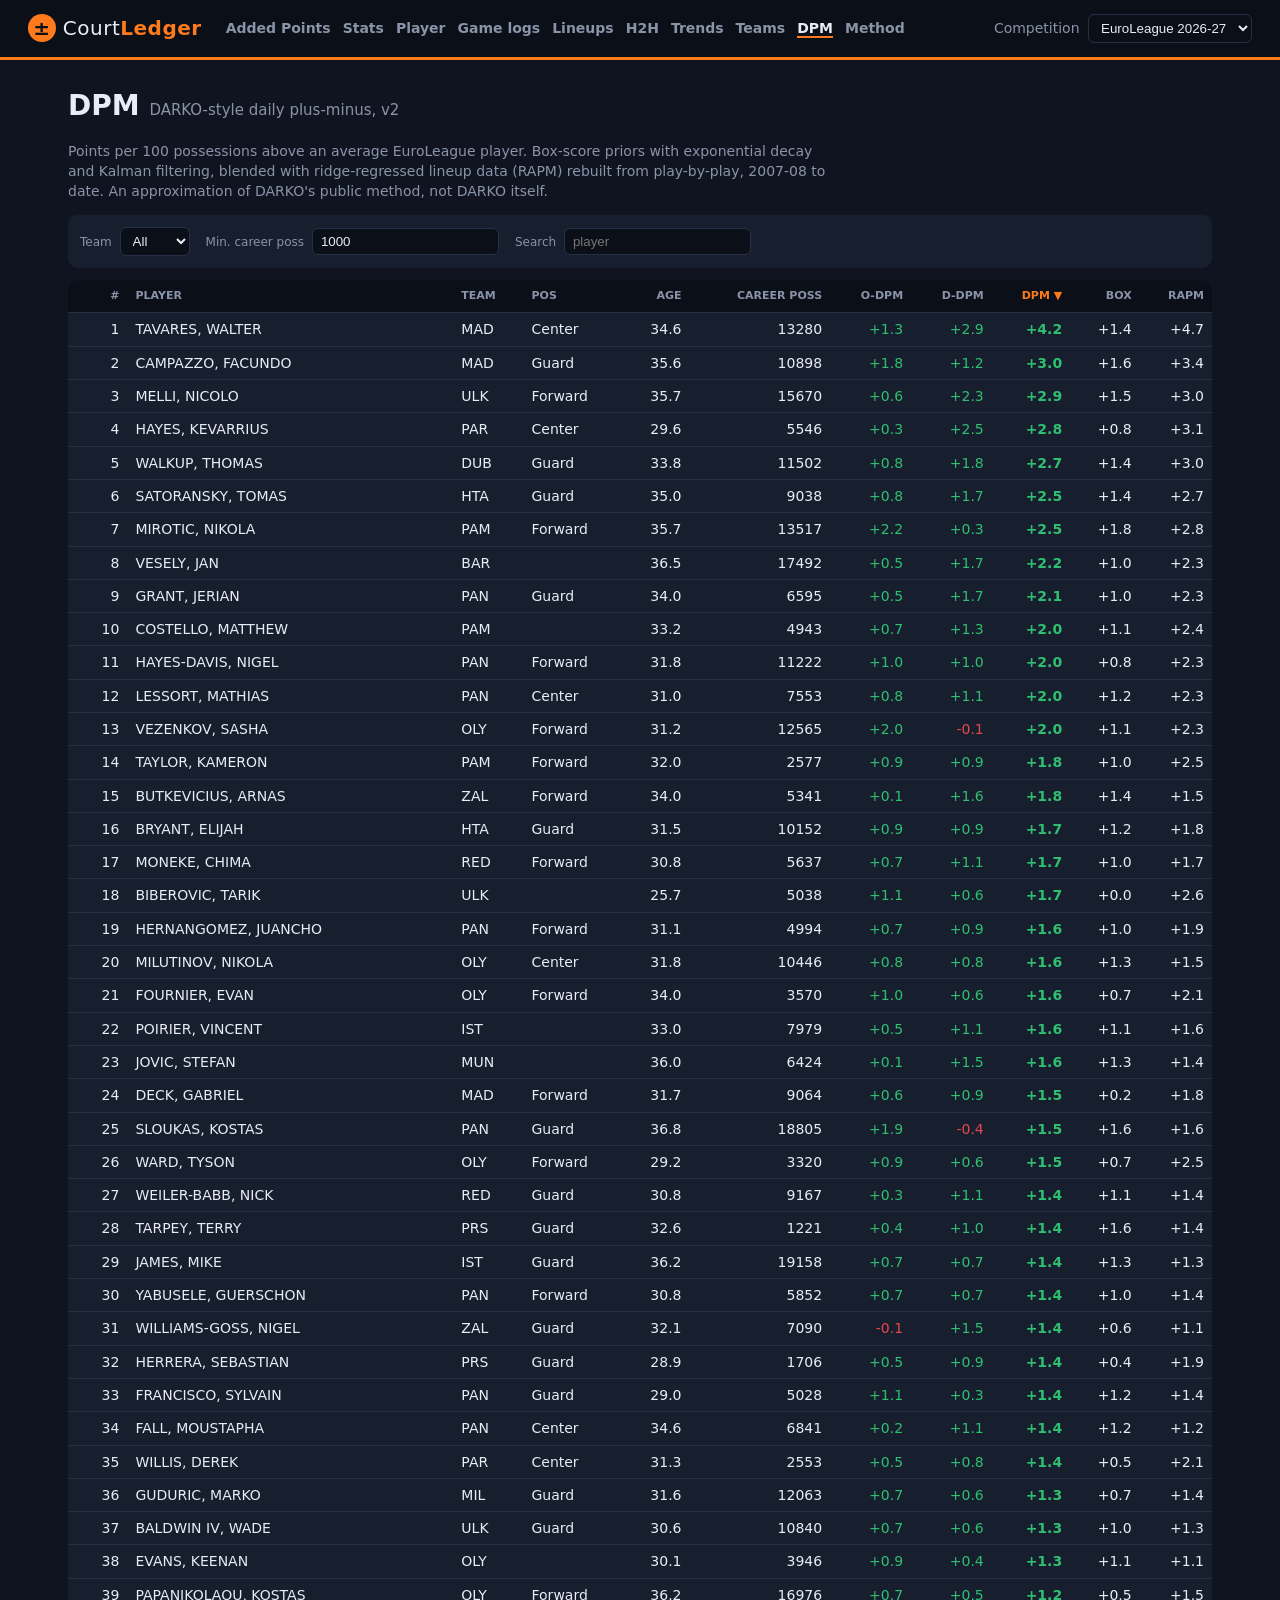
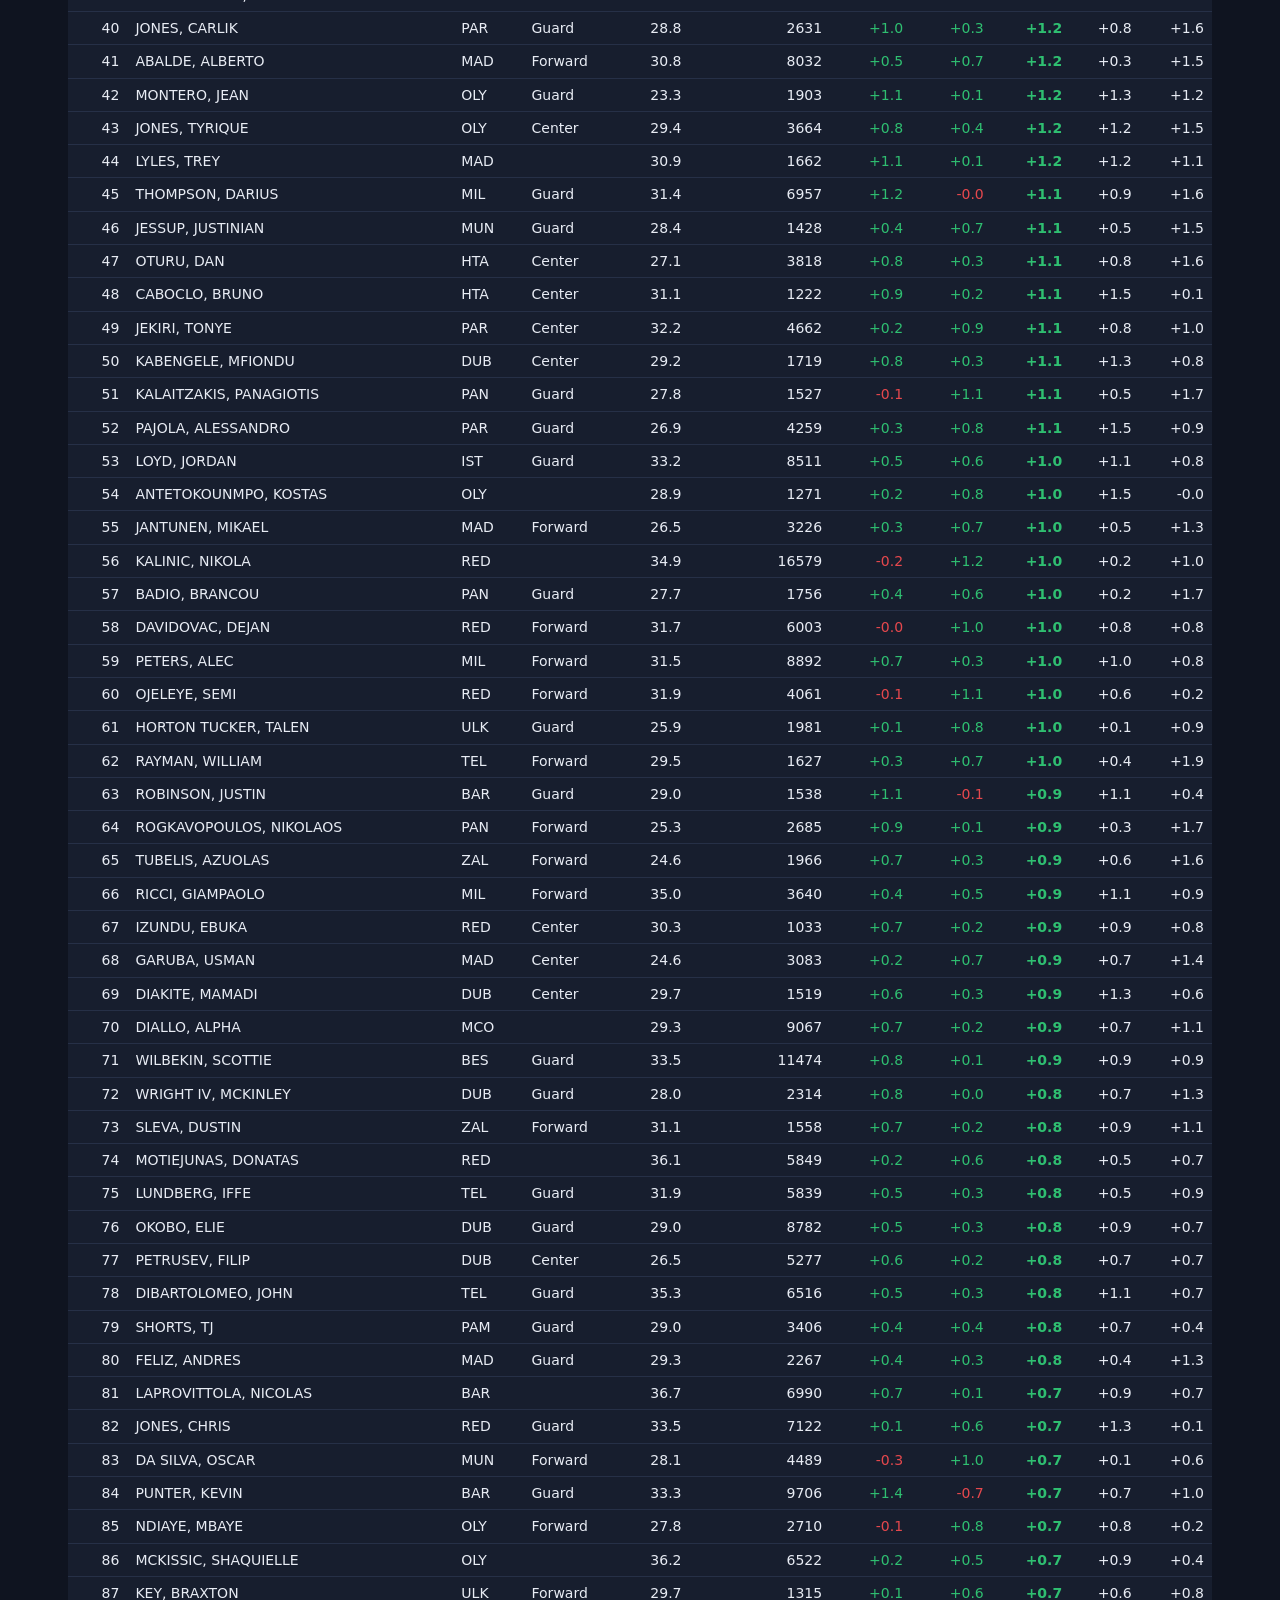
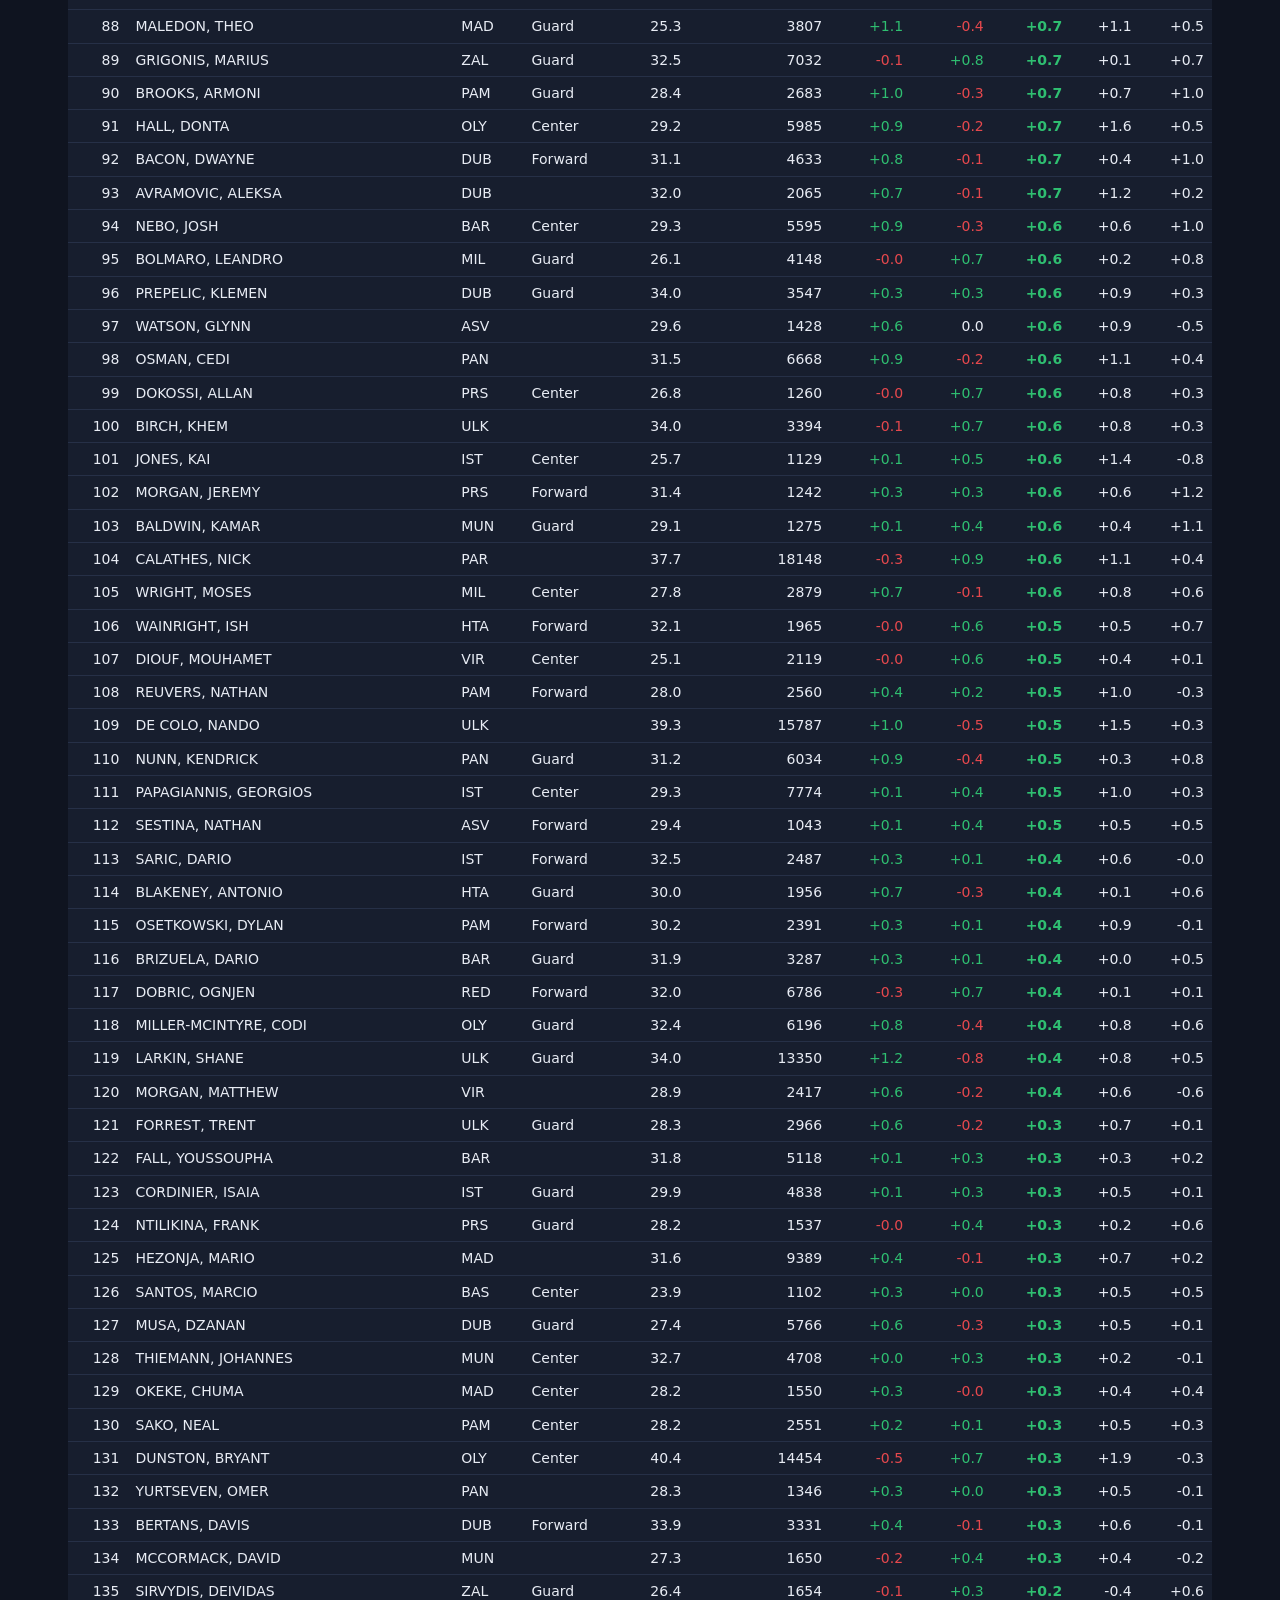
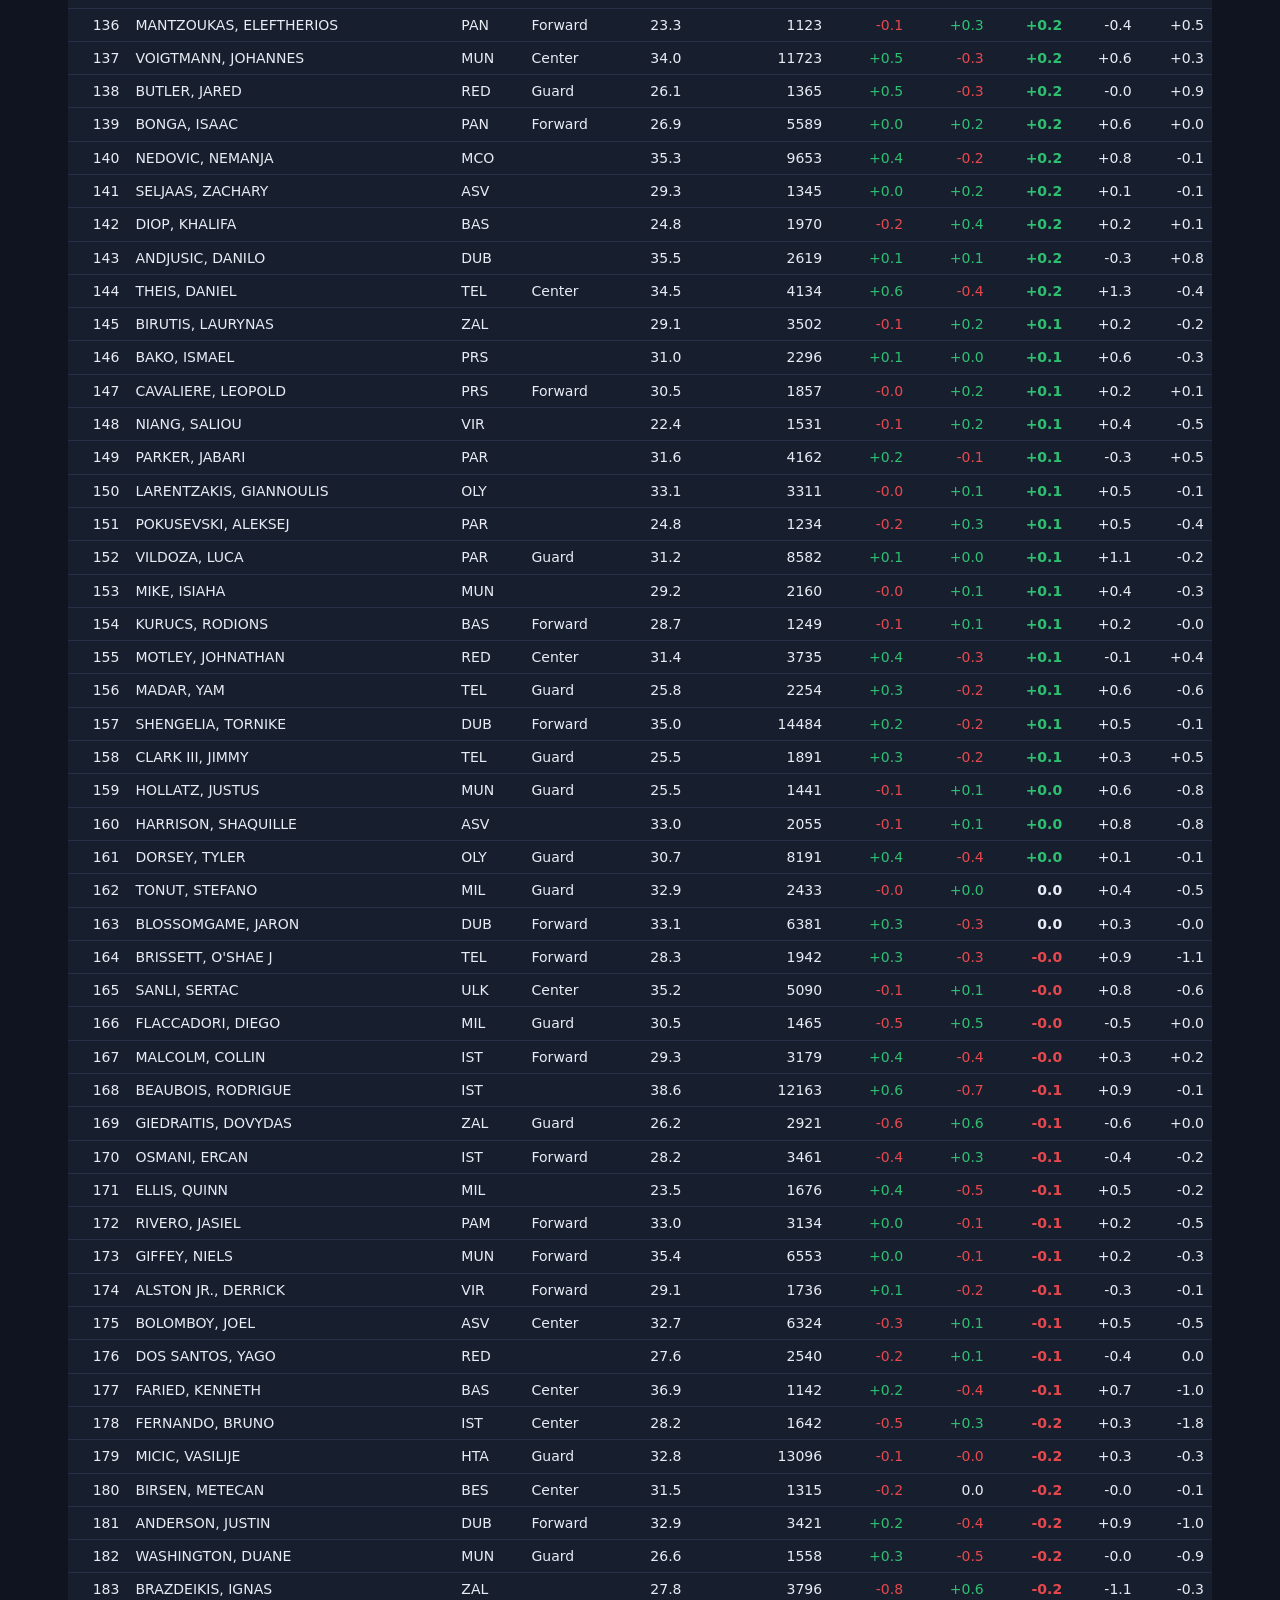
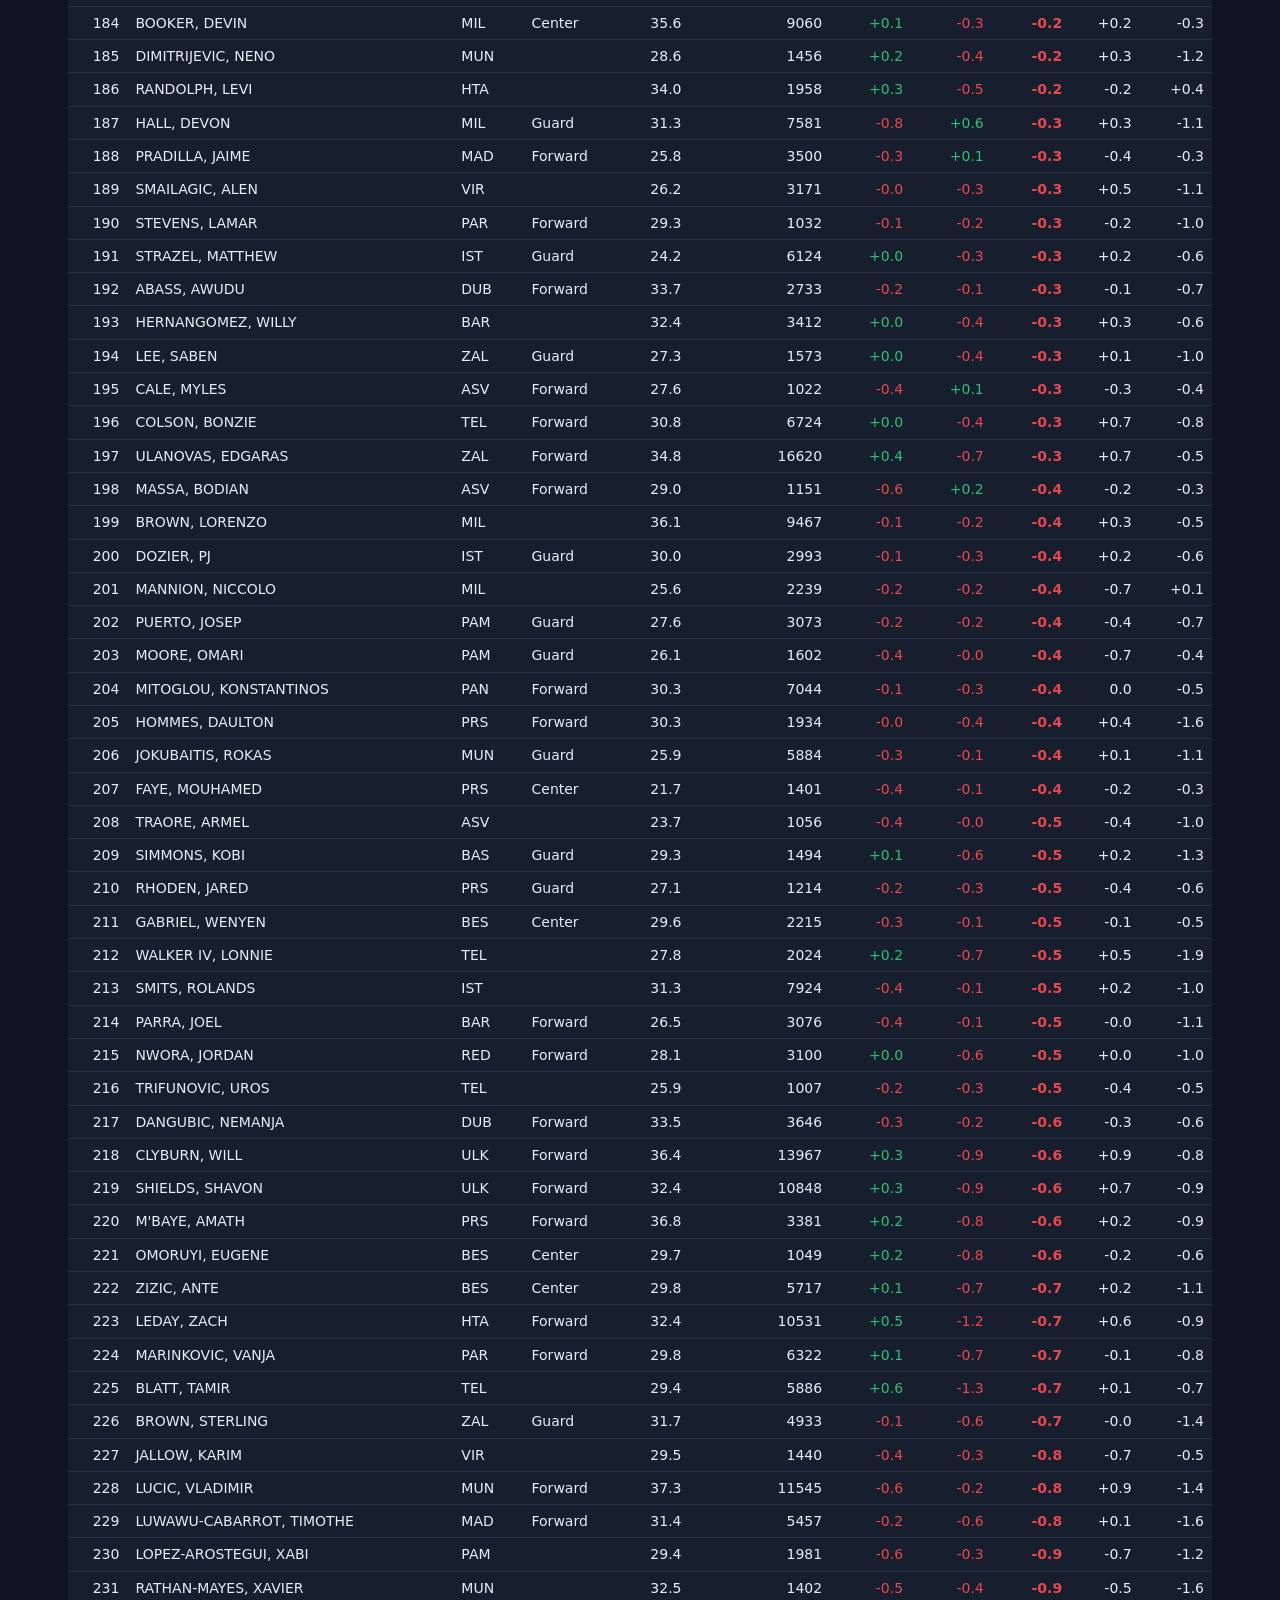
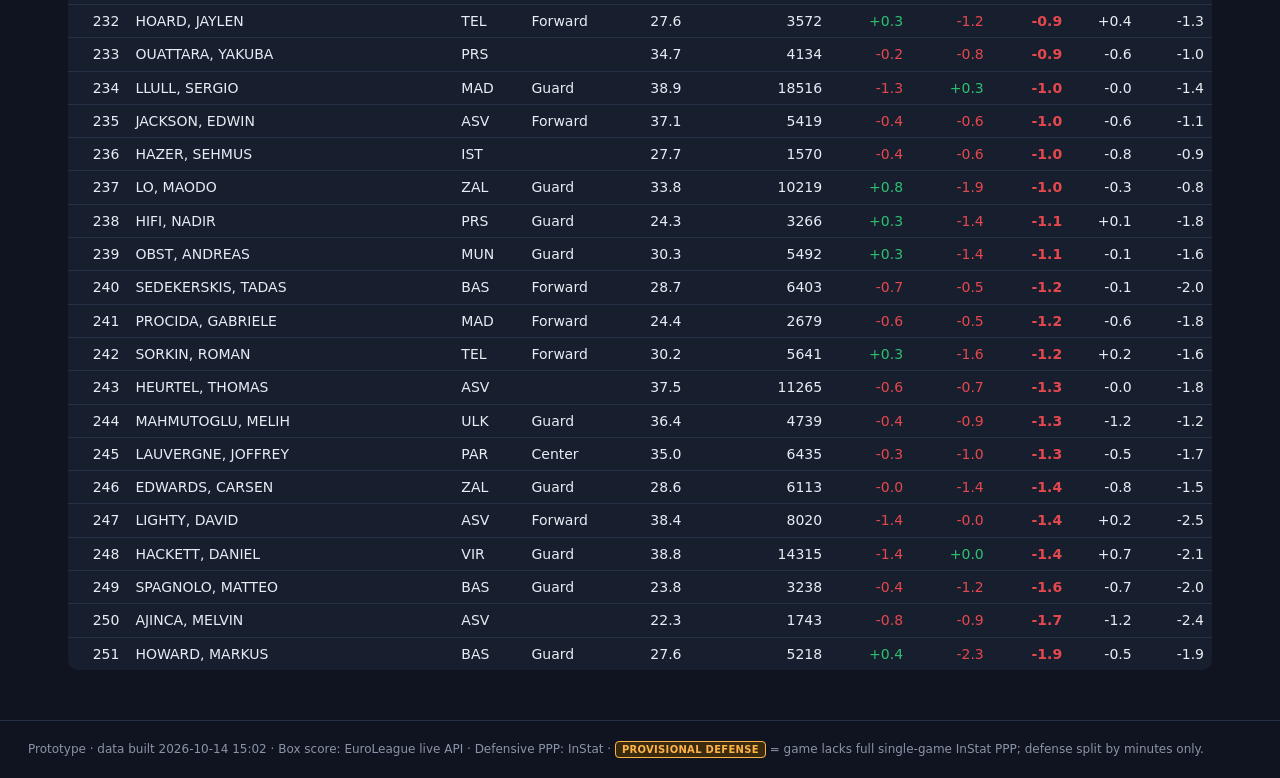
==== dpm.html @ 6d63acc4 "CourtLedger site" ====
<!doctype html><html lang="en"><head><meta charset="utf-8"><meta name="viewport" content="width=device-width,initial-scale=1">
<title>DPM · Court Ledger</title><link rel="stylesheet" href="style.css"></head>
<body data-page="dpm">
<header><div class="brand"><span class="mark">±</span> Court<b>Ledger</b></div>
<nav><a href="index.html" data-p="index">Added Points</a><a href="stats.html" data-p="stats">Stats</a><a href="player.html" data-p="player">Player</a><a href="games.html" data-p="games">Game logs</a><a href="lineups.html" data-p="lineups">Lineups</a><a href="pvp.html" data-p="pvp">H2H</a><a href="trends.html" data-p="trends">Trends</a><a href="teams.html" data-p="teams">Teams</a><a href="dpm.html" data-p="dpm">DPM</a><a href="method.html" data-p="method">Method</a></nav>
<label class="comp">Competition <select id="comp"></select></label></header>
<main><section class="hero"><h1>DPM <small>DARKO-style daily plus-minus, v2</small></h1>
<p>Points per 100 possessions above an average EuroLeague player. Box-score priors with exponential decay and Kalman filtering, blended with ridge-regressed lineup data (RAPM) rebuilt from play-by-play, 2007-08 to date. An approximation of DARKO's public method, not DARKO itself.</p></section>
<div class="controls"><label>Team <select id="team"><option value="">All</option></select></label><label>Min. career poss <input type="number" id="mincp" value="1000" step="500"></label><label>Search <input id="q" placeholder="player"></label></div>
<table id="lb" class="tbl"></table>
</main>
<footer>Prototype · data built <span id="built"></span> · Box score: EuroLeague live API · Defensive PPP: InStat · <span class="tag prov">provisional defense</span> = game lacks full single-game InStat PPP; defense split by minutes only.</footer>
<script src="data/E_E2026.js"></script><script src="data/index.js"></script><script src="app.js"></script><script src="app2.js"></script></body></html>
---- style.css ----
:root{--bg:#0f1420;--card:#171e2e;--ink:#e8ecf4;--mut:#8a94a8;--acc:#ff7a1a;--pos:#2fbf71;--neg:#e5484d;--line:#263047}
*{box-sizing:border-box}body{margin:0;font:14px/1.45 Inter,system-ui,sans-serif;background:var(--bg);color:var(--ink)}
header{display:flex;gap:24px;align-items:center;padding:14px 28px;background:#0b0f18;border-bottom:3px solid var(--acc);flex-wrap:wrap}
.brand{font-size:20px;letter-spacing:.5px}.brand b{color:var(--acc)}.mark{display:inline-block;width:28px;height:28px;border-radius:50%;background:var(--acc);color:#0b0f18;text-align:center;font-weight:800}
nav a{color:var(--mut);text-decoration:none;margin-right:16px;font-weight:600}nav a.on{color:var(--ink);border-bottom:2px solid var(--acc)}
.comp{margin-left:auto;color:var(--mut)}main{max-width:1200px;margin:0 auto;padding:20px 28px}
.hero h1{margin:6px 0;font-size:28px}.hero small{color:var(--mut);font-weight:400;font-size:15px}.hero p{color:var(--mut);max-width:760px}
.controls{display:flex;gap:16px;flex-wrap:wrap;align-items:center;background:var(--card);padding:12px;border-radius:10px;margin:12px 0}
.controls label{color:var(--mut);font-size:12px}input,select{background:#0b0f18;color:var(--ink);border:1px solid var(--line);border-radius:6px;padding:5px 8px;margin-left:4px}
.seg button{background:#0b0f18;color:var(--mut);border:1px solid var(--line);padding:6px 12px;cursor:pointer}.seg button.on{background:var(--acc);color:#0b0f18;font-weight:700}
.tbl{width:100%;border-collapse:collapse;background:var(--card);border-radius:10px;overflow:hidden}
.tbl th{background:#0b0f18;color:var(--mut);font-size:11px;text-transform:uppercase;padding:8px;cursor:pointer;text-align:right;white-space:nowrap}
.tbl th.l,.tbl td.l{text-align:left}.tbl th.sorted{color:var(--acc)}.tbl td{padding:6px 8px;border-top:1px solid var(--line);text-align:right;font-variant-numeric:tabular-nums}
.tbl tr:hover td{background:#1d2539}.tbl a{color:var(--ink)}.bar{display:inline-block;height:8px;border-radius:4px;vertical-align:middle;margin-left:6px}
.p{color:var(--pos)}.n{color:var(--neg)}.big{font-weight:800}
.tag{font-size:10px;padding:2px 6px;border-radius:4px;text-transform:uppercase;font-weight:700;letter-spacing:.3px;white-space:nowrap}
.tag.prov{background:#3a2a0e;color:#ffb347;border:1px solid #ffb347}.tag.ok{background:#0f3323;color:var(--pos);border:1px solid var(--pos)}
.note{background:#2a200c;border-left:4px solid #ffb347;padding:10px 14px;border-radius:6px;margin:10px 0;color:#ffd9a0}
.prose{max-width:780px}.prose h2{color:var(--acc);margin-top:26px}.formula{font-family:ui-monospace,monospace;background:var(--card);padding:12px;border-radius:8px}
footer{color:var(--mut);font-size:12px;padding:20px 28px;border-top:1px solid var(--line);margin-top:30px}
nav a{margin-right:12px}.btn{background:#0b0f18;color:var(--mut);border:1px solid var(--line);border-radius:6px;padding:5px 10px;cursor:pointer}
.card{background:var(--card);border-radius:10px;padding:16px;margin:12px 0}.grid{display:grid;grid-template-columns:repeat(auto-fit,minmax(320px,1fr));gap:14px}
.pbar{display:grid;grid-template-columns:110px 1fr 46px 40px;gap:8px;align-items:center;font-size:12px;margin:3px 0}.pbar .tr{background:#0b0f18;height:10px;border-radius:5px;overflow:hidden}.pbar .fl{height:100%}
.kpi{display:inline-block;margin-right:22px}.kpi b{display:block;font-size:24px}.kpi span{color:var(--mut);font-size:11px;text-transform:uppercase}
svg text{fill:var(--mut);font-size:10px}svg .dot{opacity:.75}svg .dot:hover{opacity:1;stroke:#fff}
th .sc{opacity:.4;margin-left:3px}th .sc.on{opacity:1;color:var(--acc)}
.card a,.prose a{color:#ffb070}
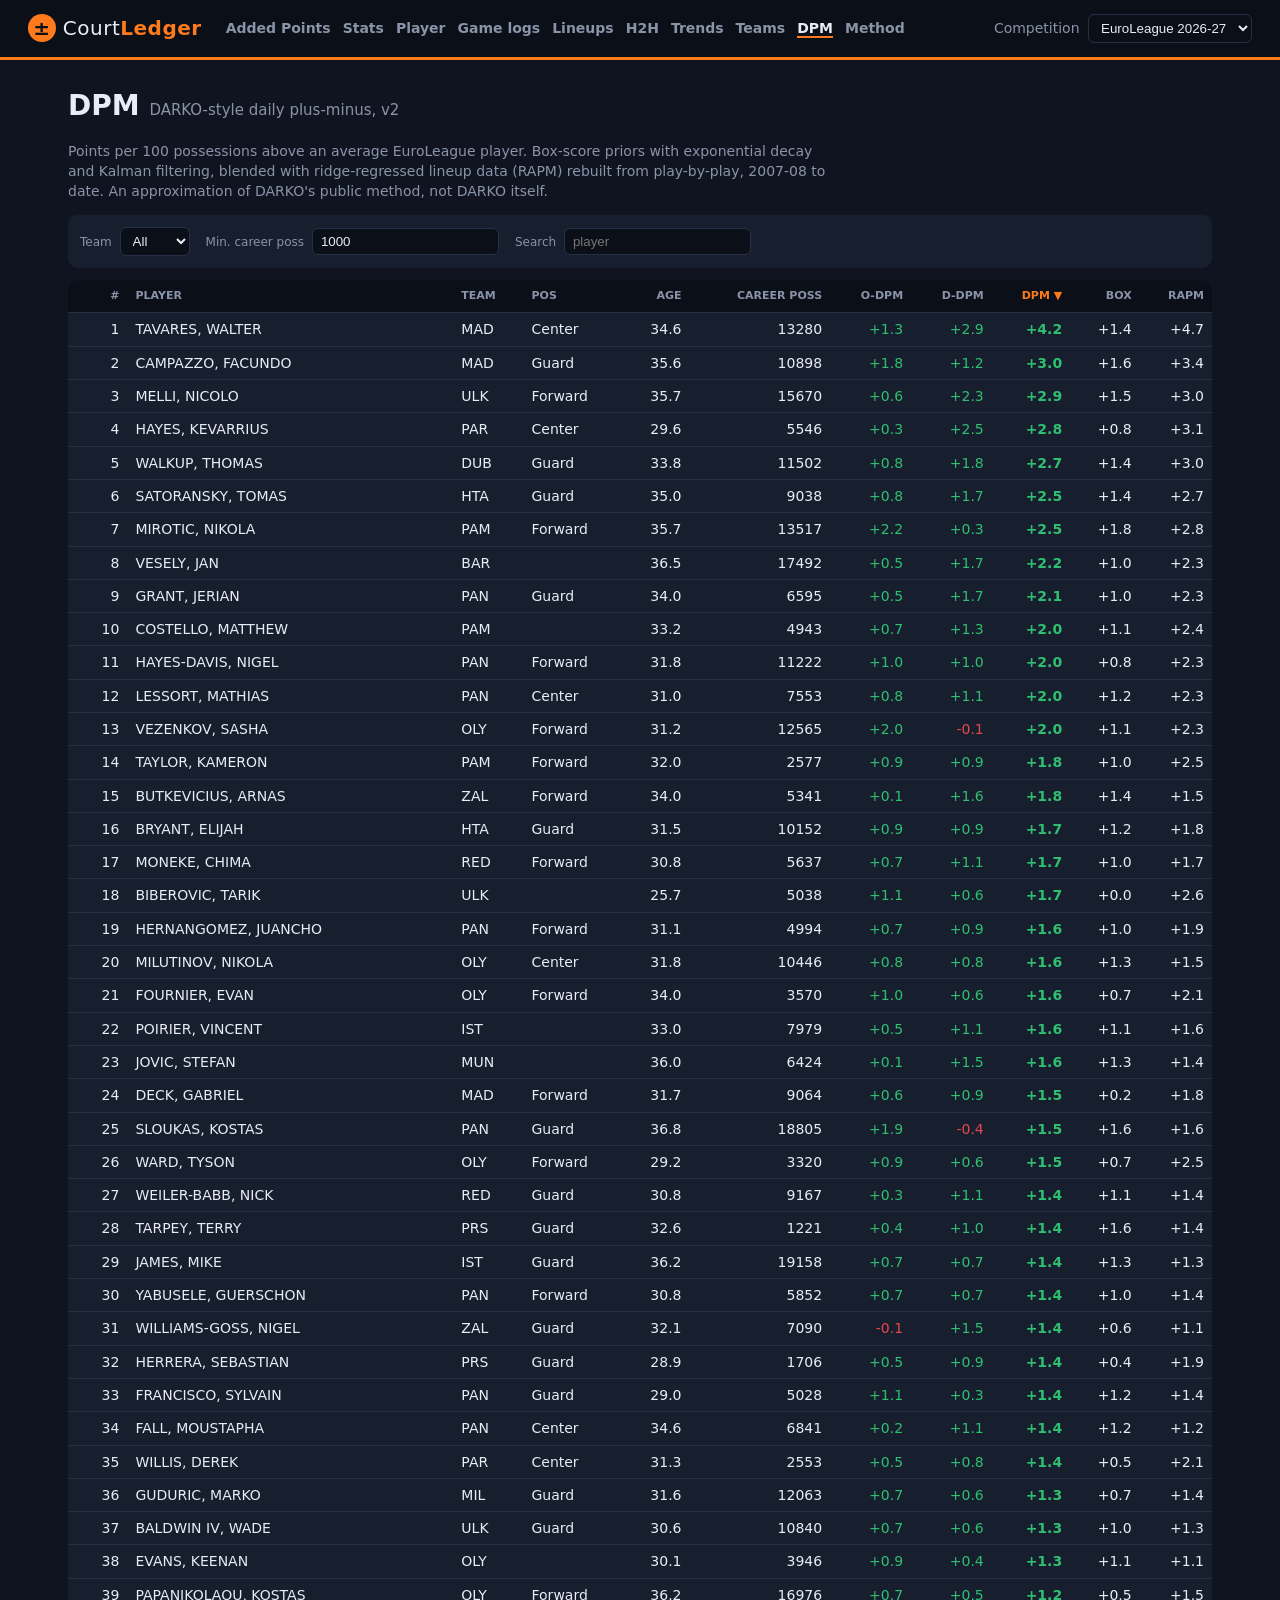
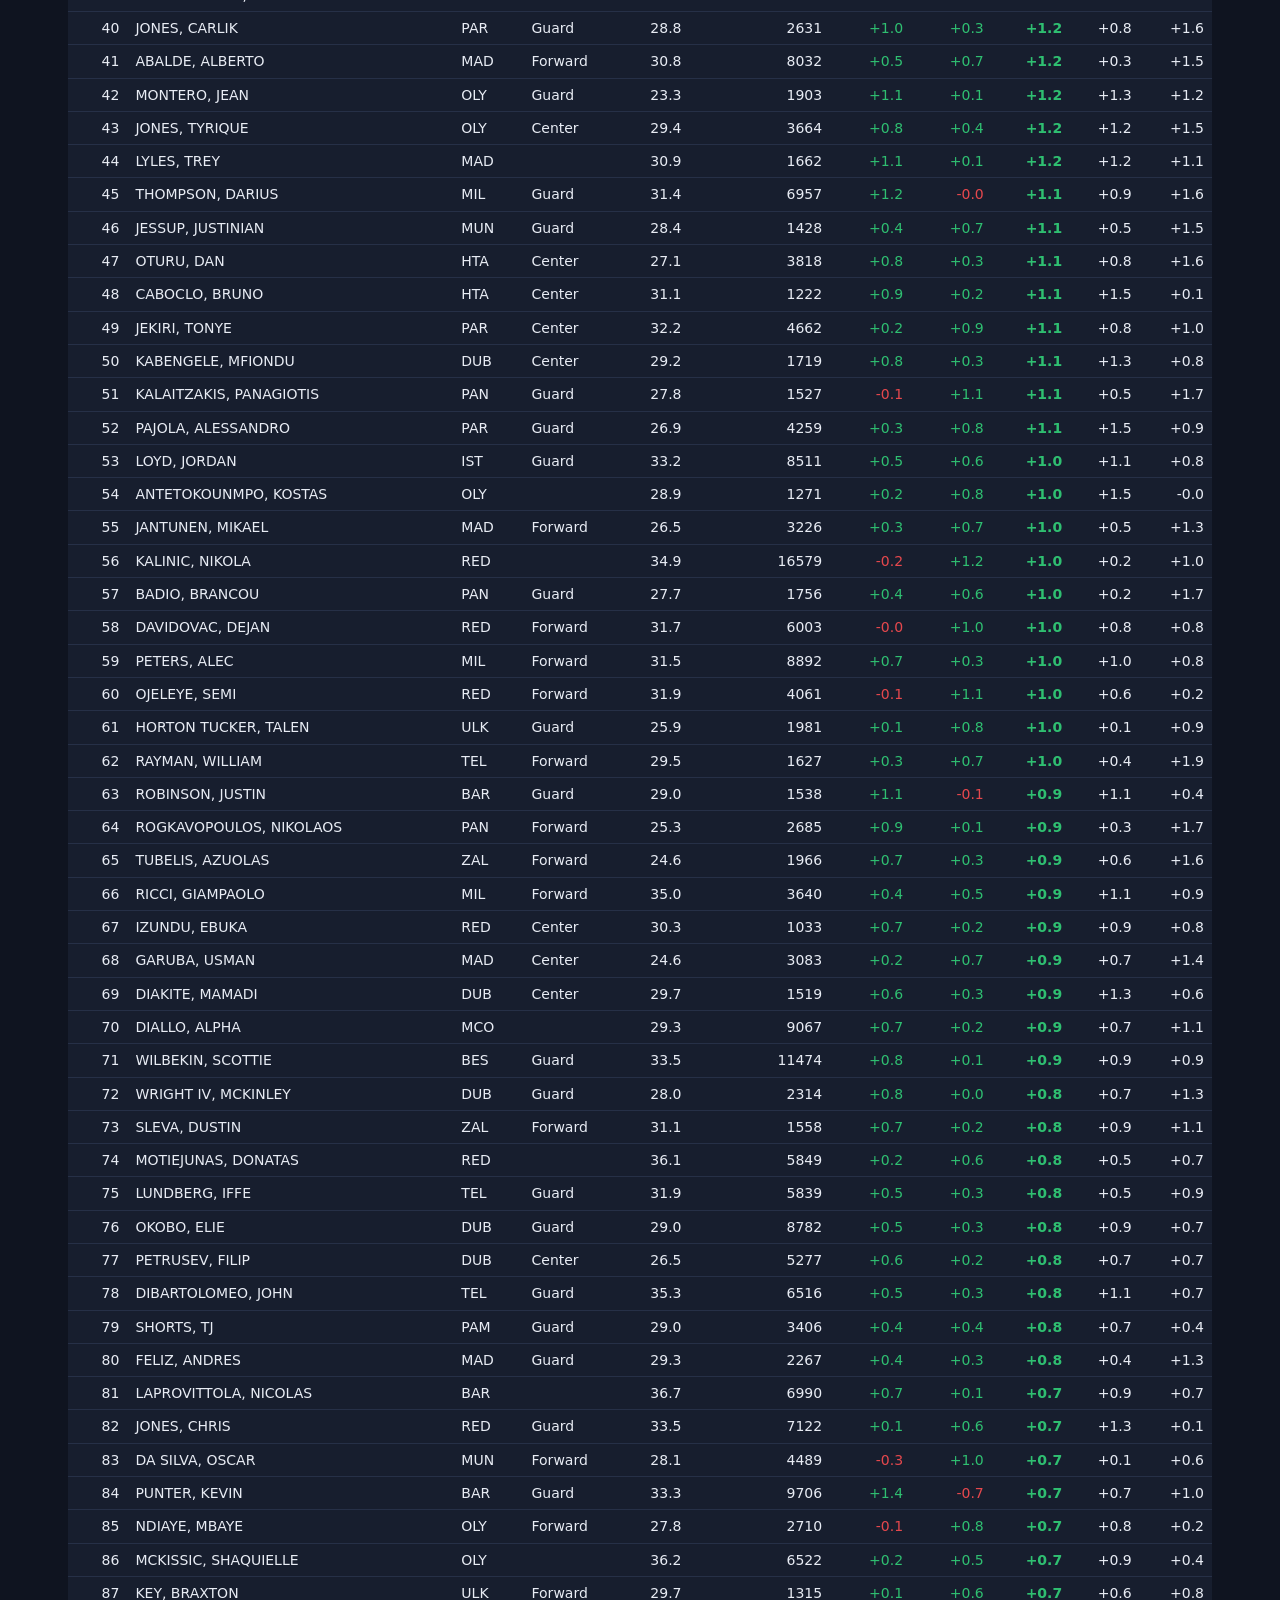
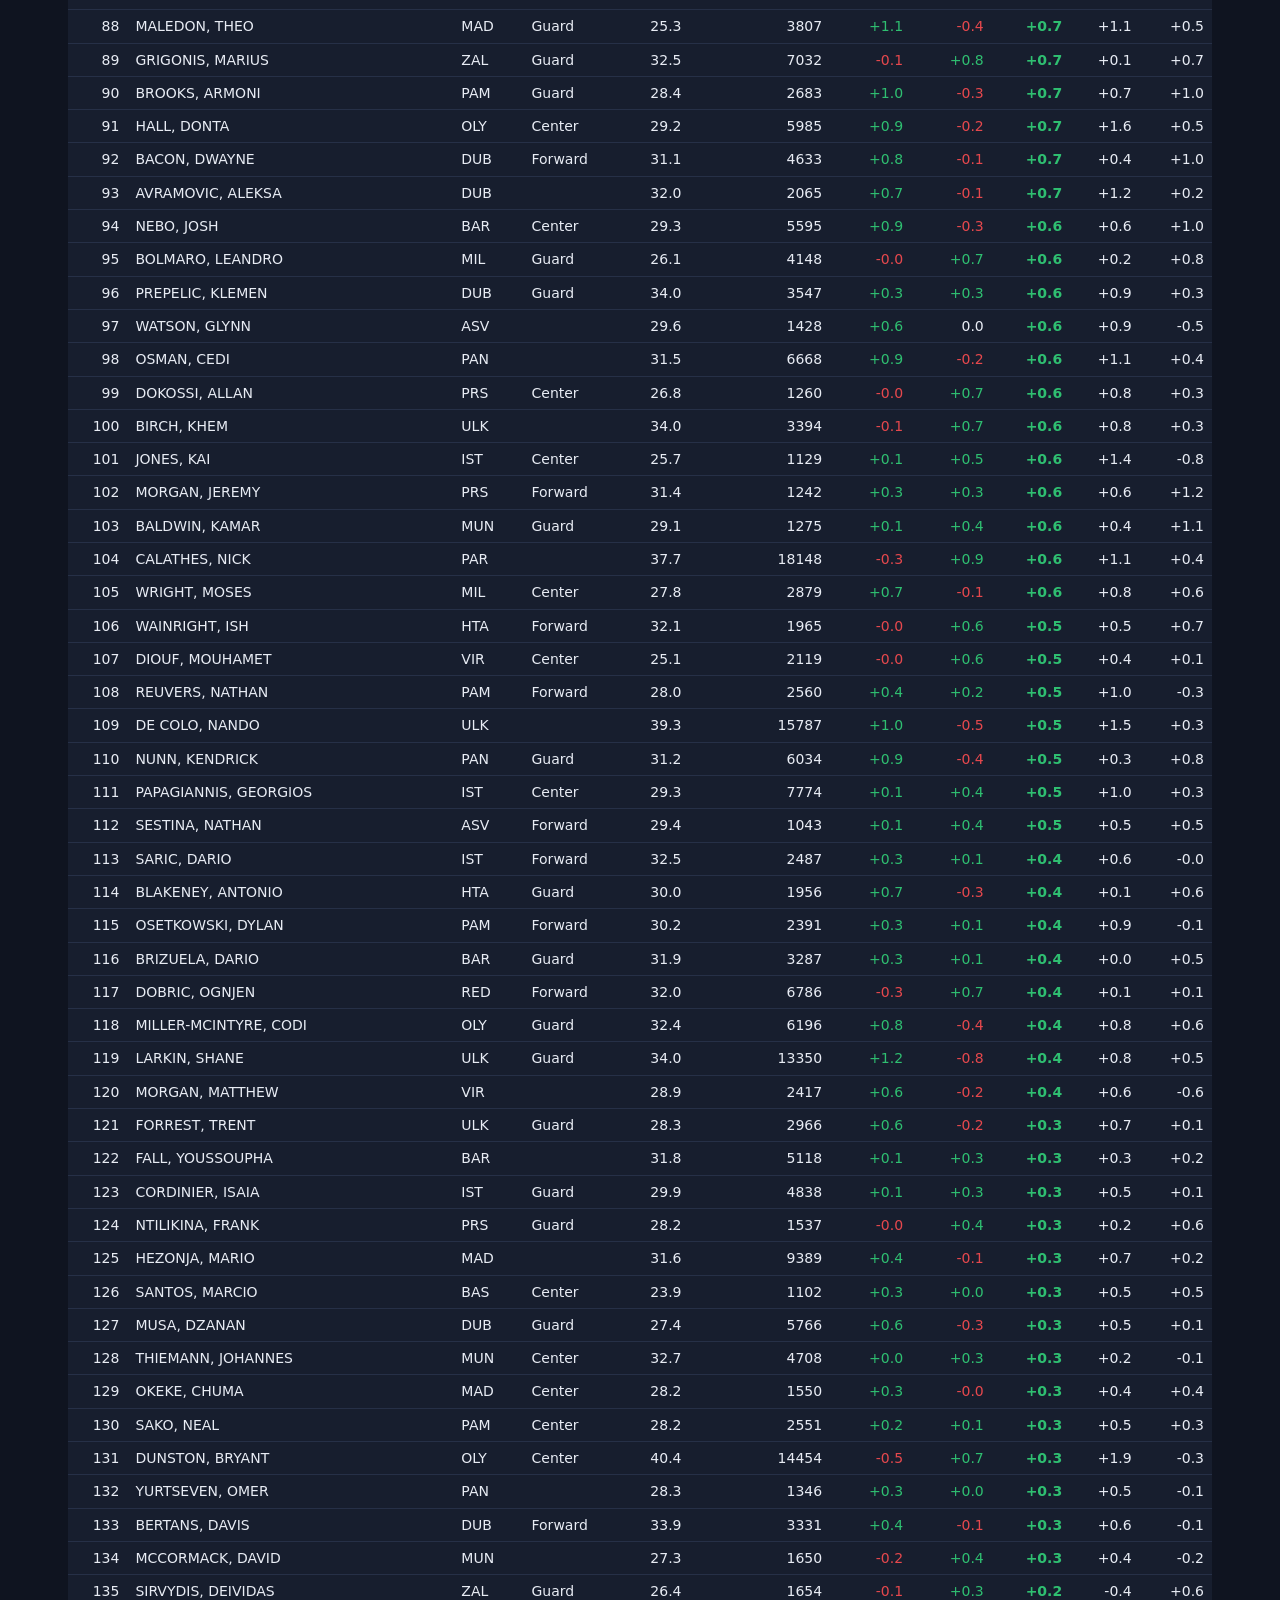
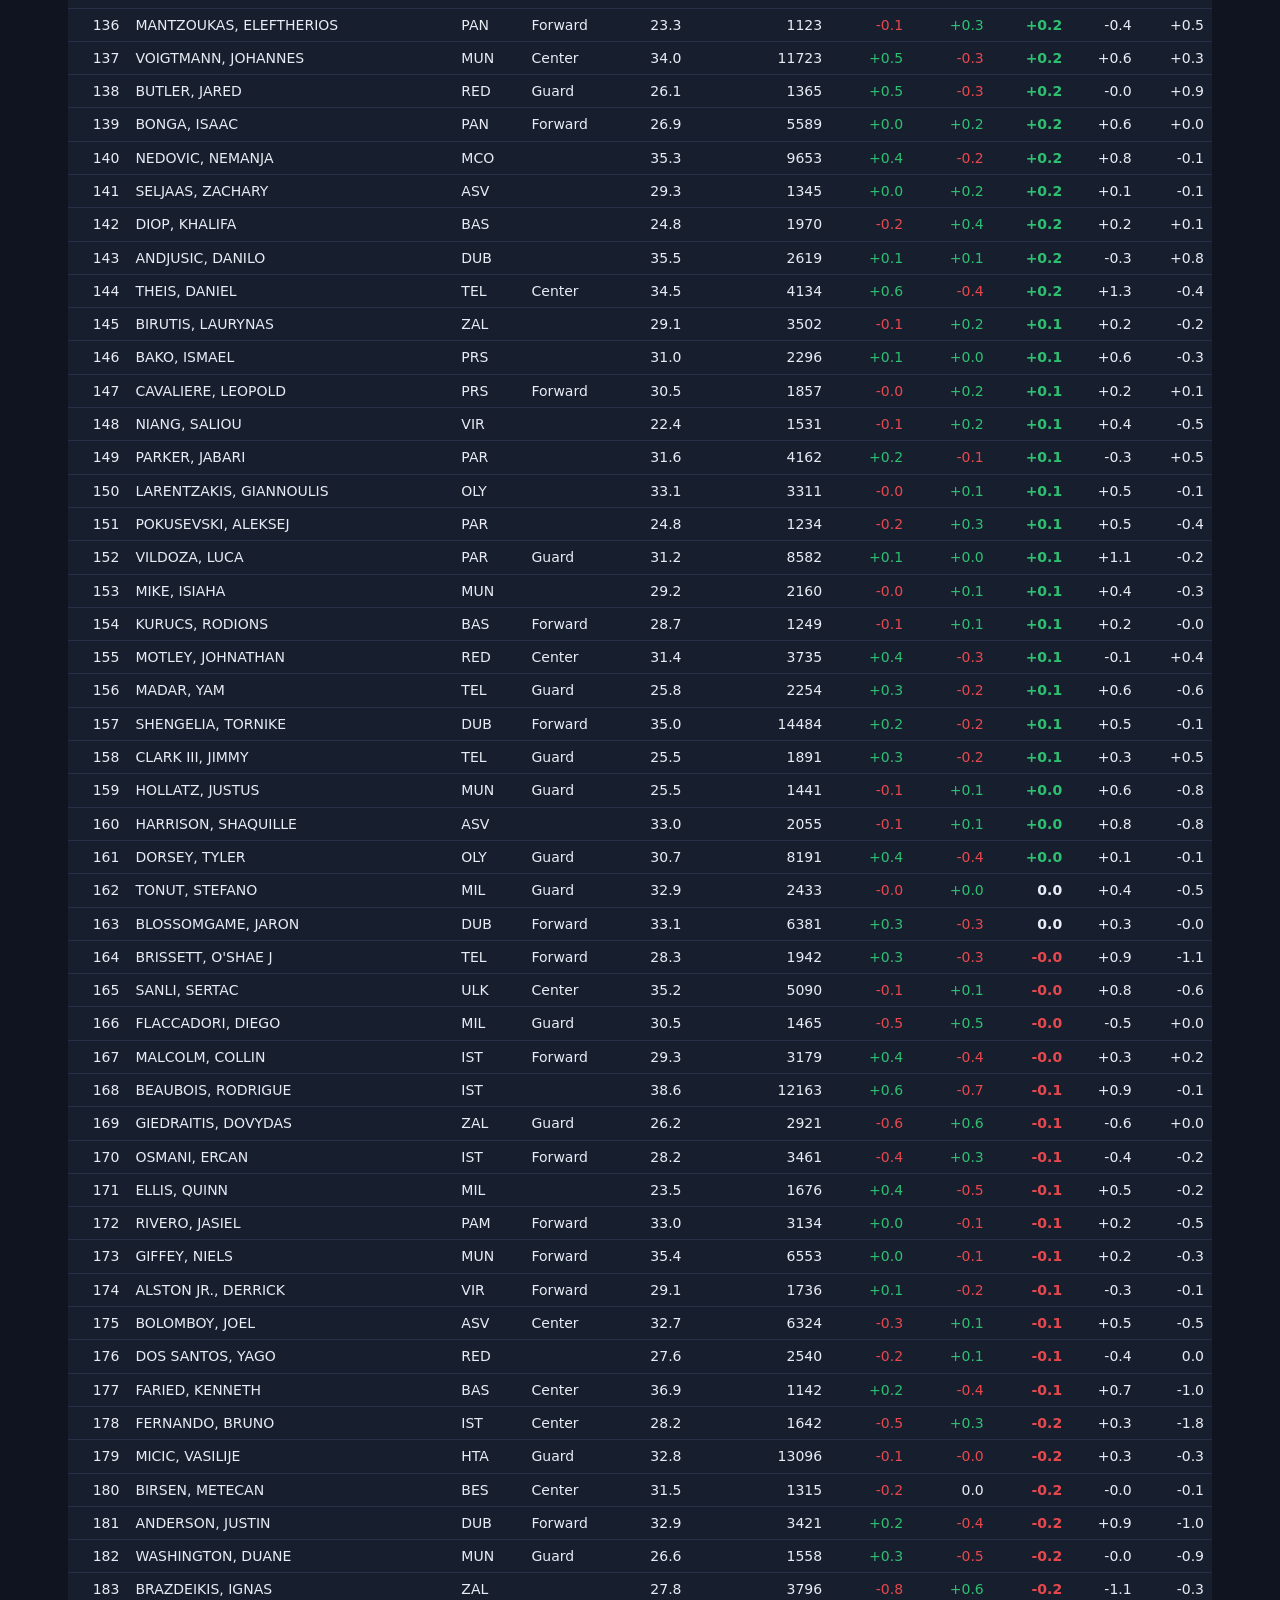
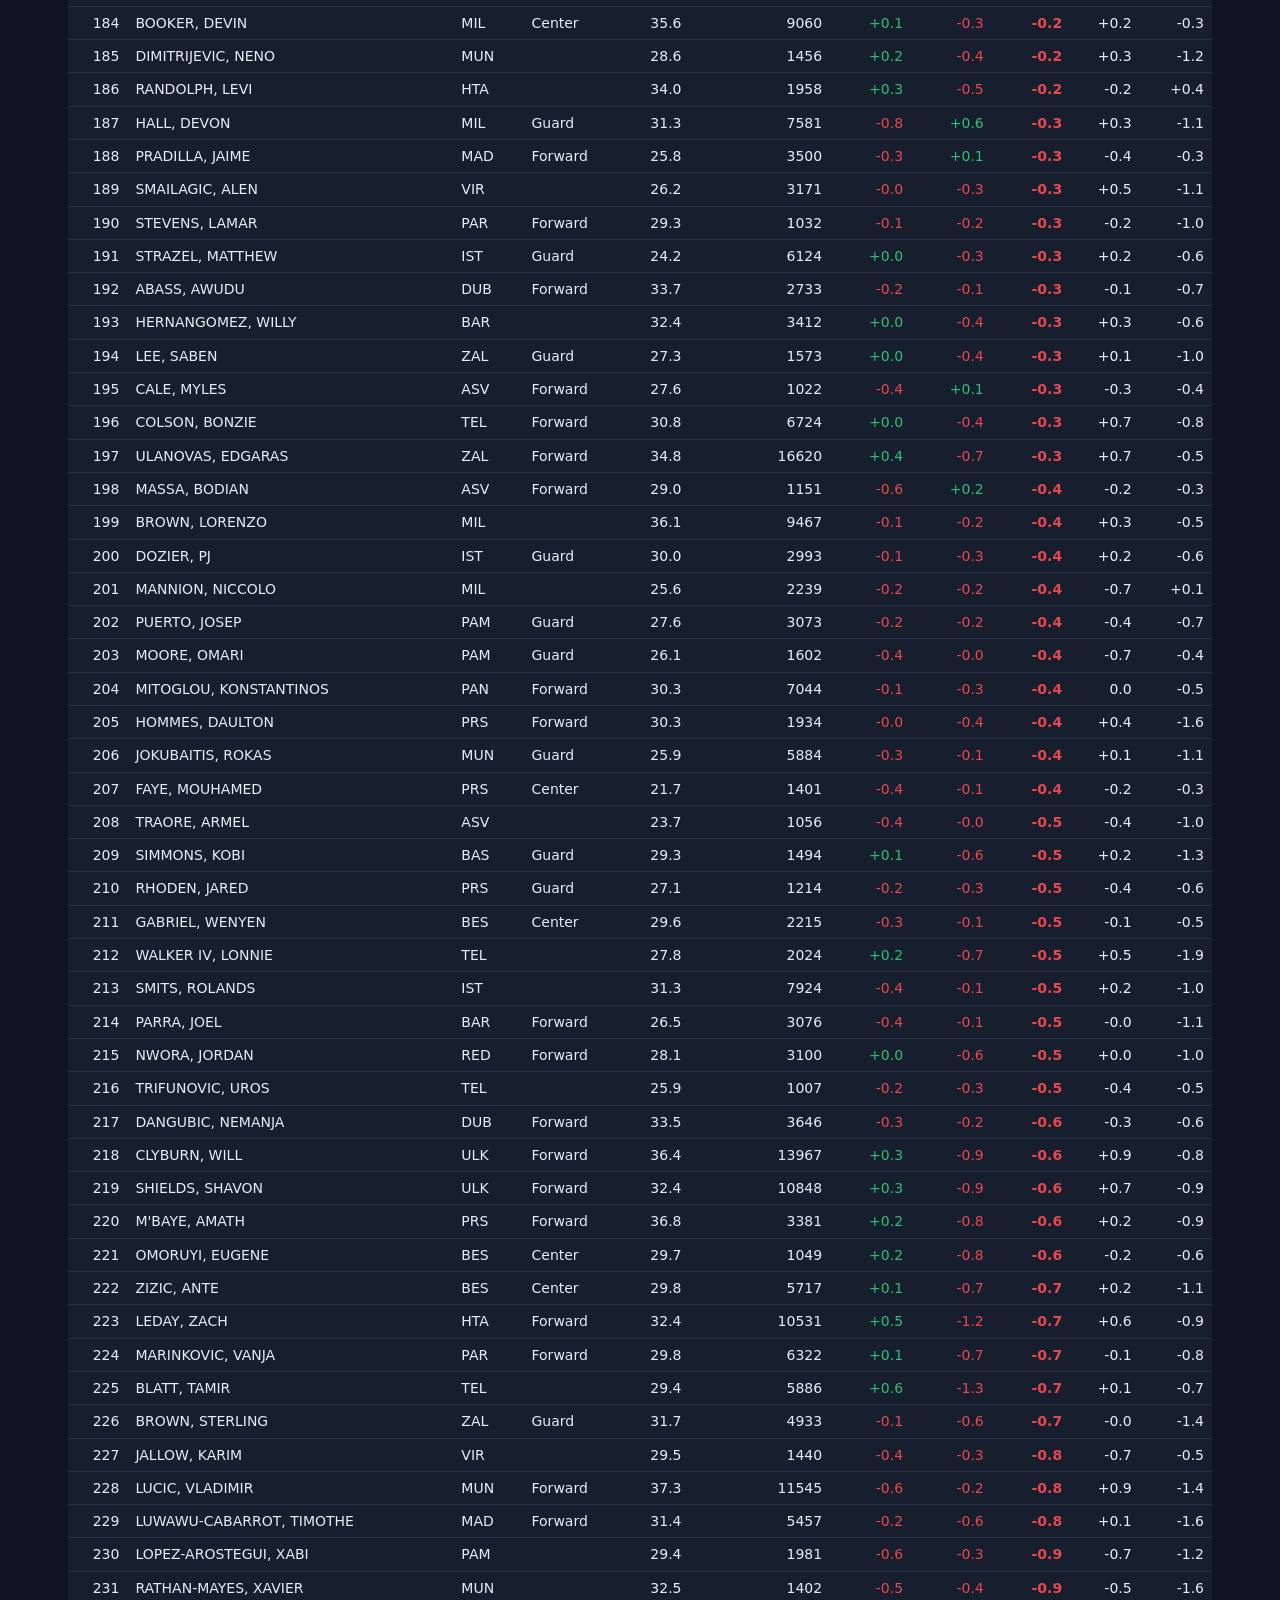
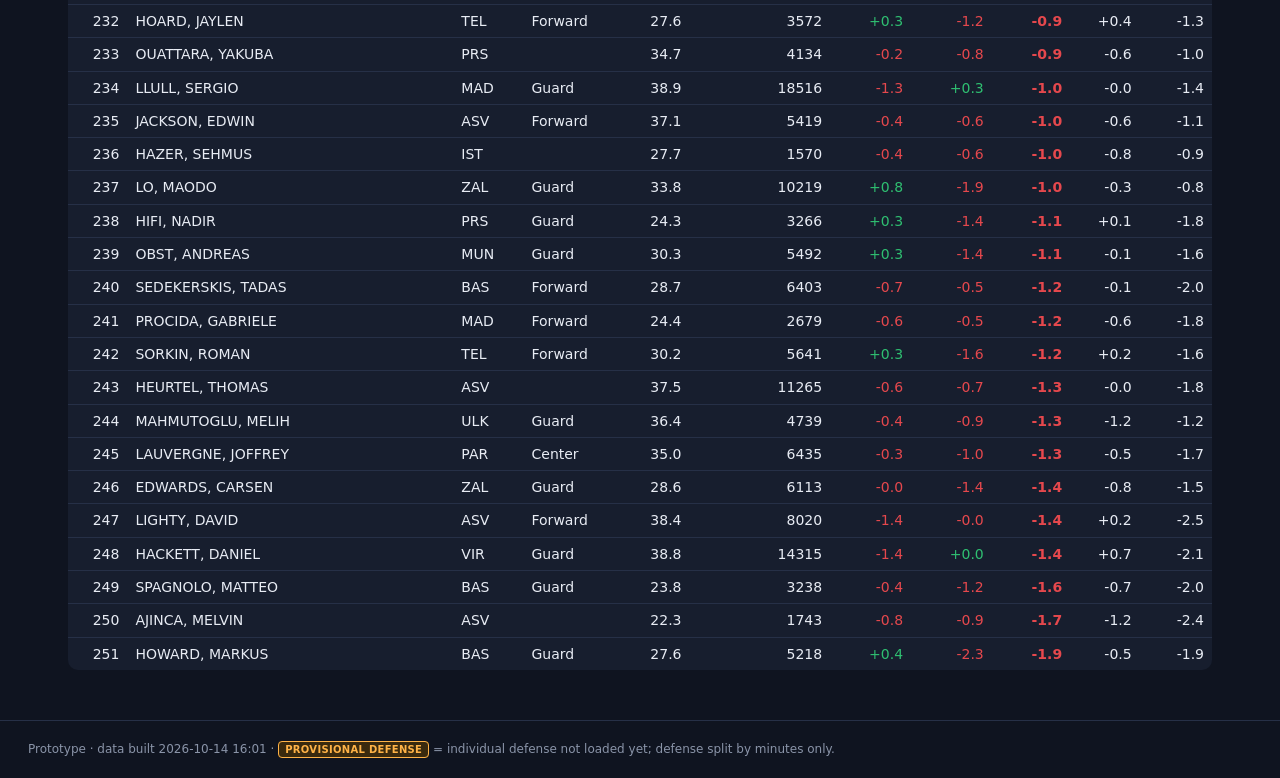
==== commit 8bce682f: "Method: credit DARKO, drop data vendor names" ====
--- a/dpm.html
+++ b/dpm.html
@@ -9,5 +9,5 @@
 <div class="controls"><label>Team <select id="team"><option value="">All</option></select></label><label>Min. career poss <input type="number" id="mincp" value="1000" step="500"></label><label>Search <input id="q" placeholder="player"></label></div>
 <table id="lb" class="tbl"></table>
 </main>
-<footer>Prototype · data built <span id="built"></span> · Box score: EuroLeague live API · Defensive PPP: InStat · <span class="tag prov">provisional defense</span> = game lacks full single-game InStat PPP; defense split by minutes only.</footer>
+<footer>Prototype · data built <span id="built"></span> · <span class="tag prov">provisional defense</span> = individual defense not loaded yet; defense split by minutes only.</footer>
 <script src="data/E_E2026.js"></script><script src="data/index.js"></script><script src="app.js"></script><script src="app2.js"></script></body></html>
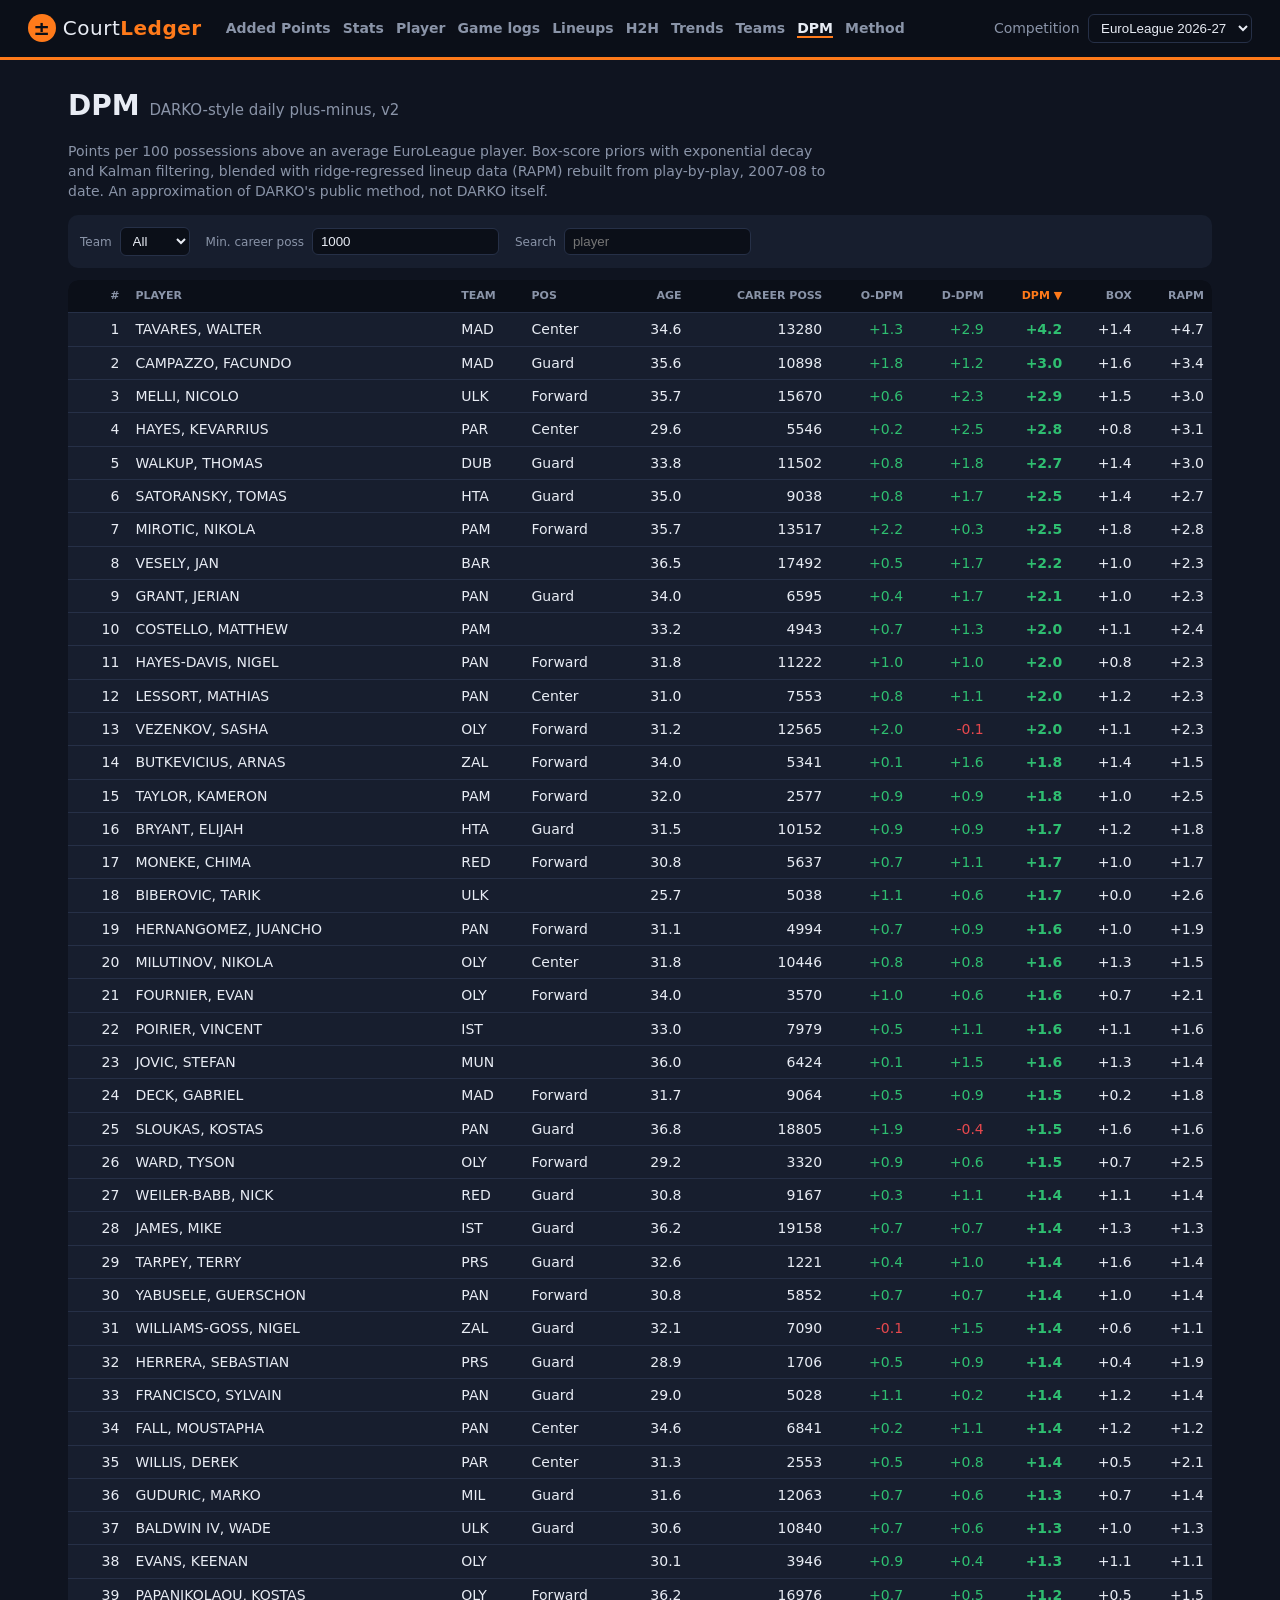
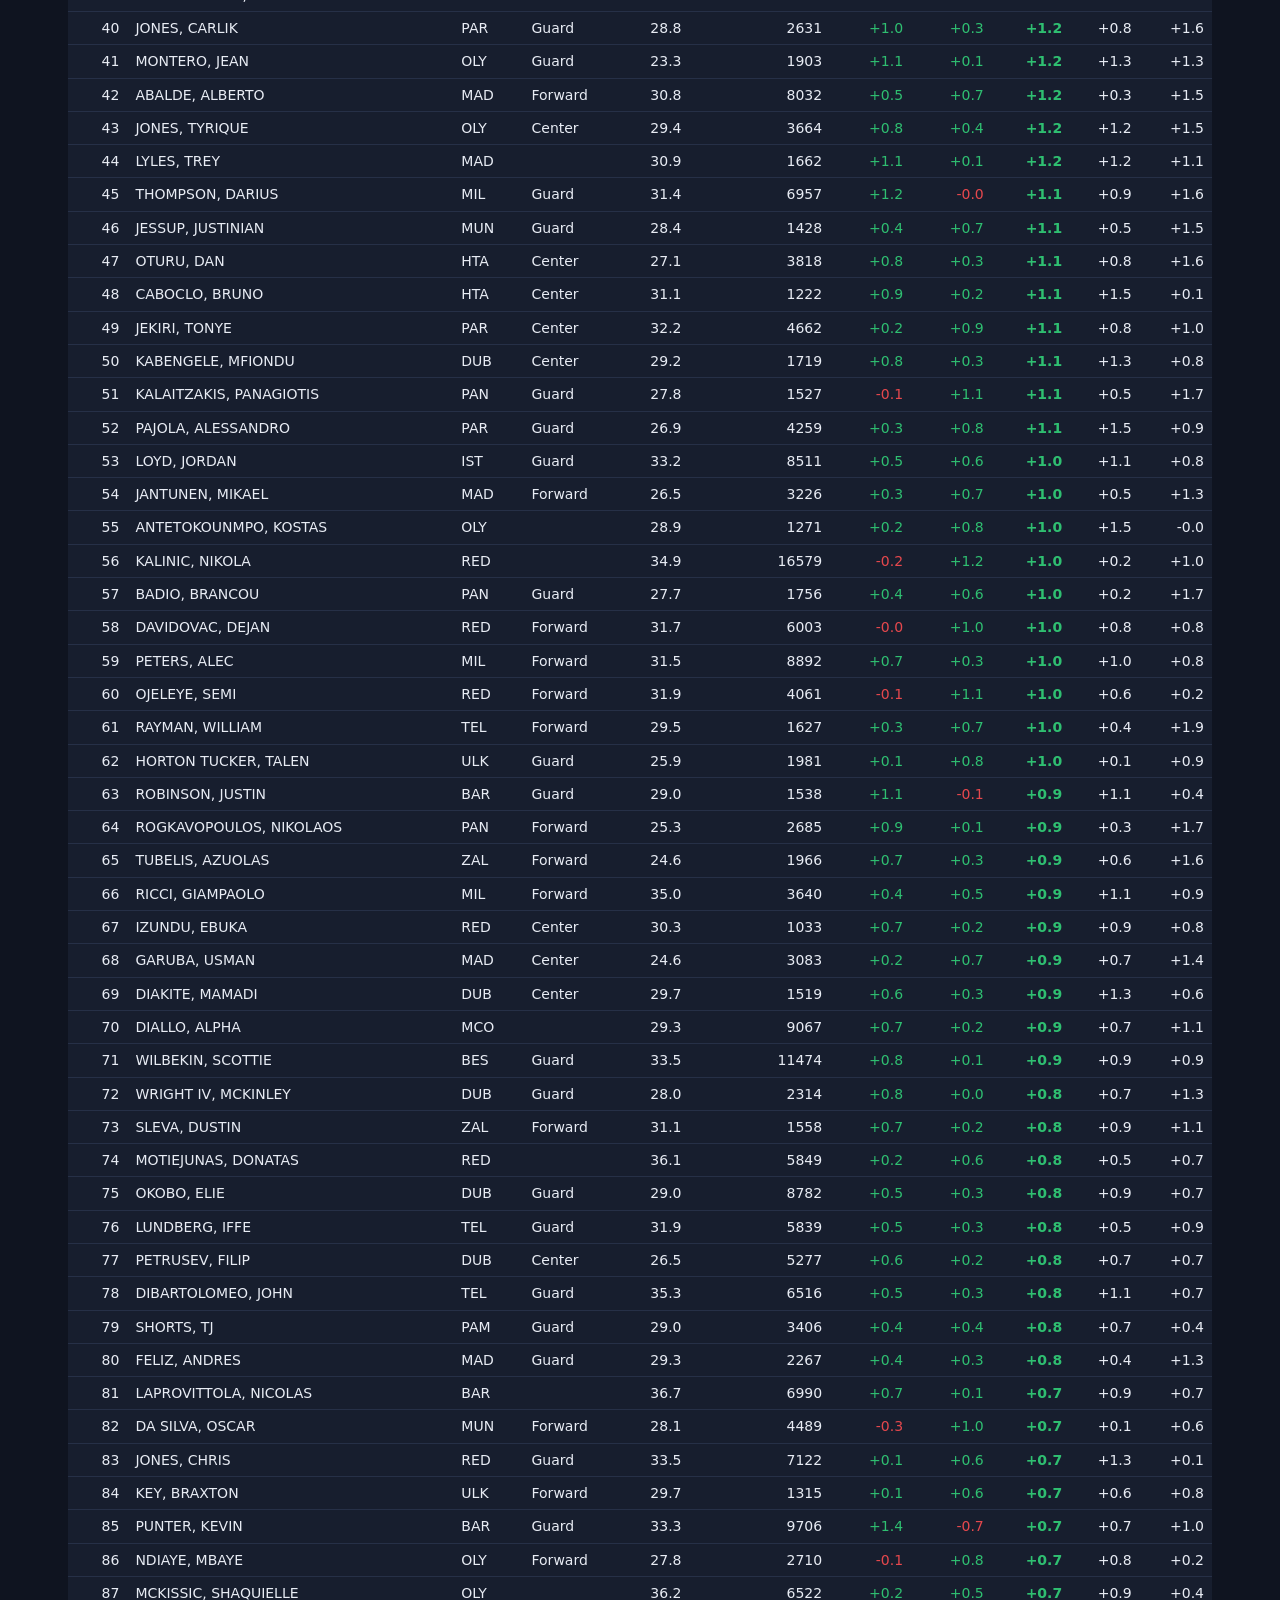
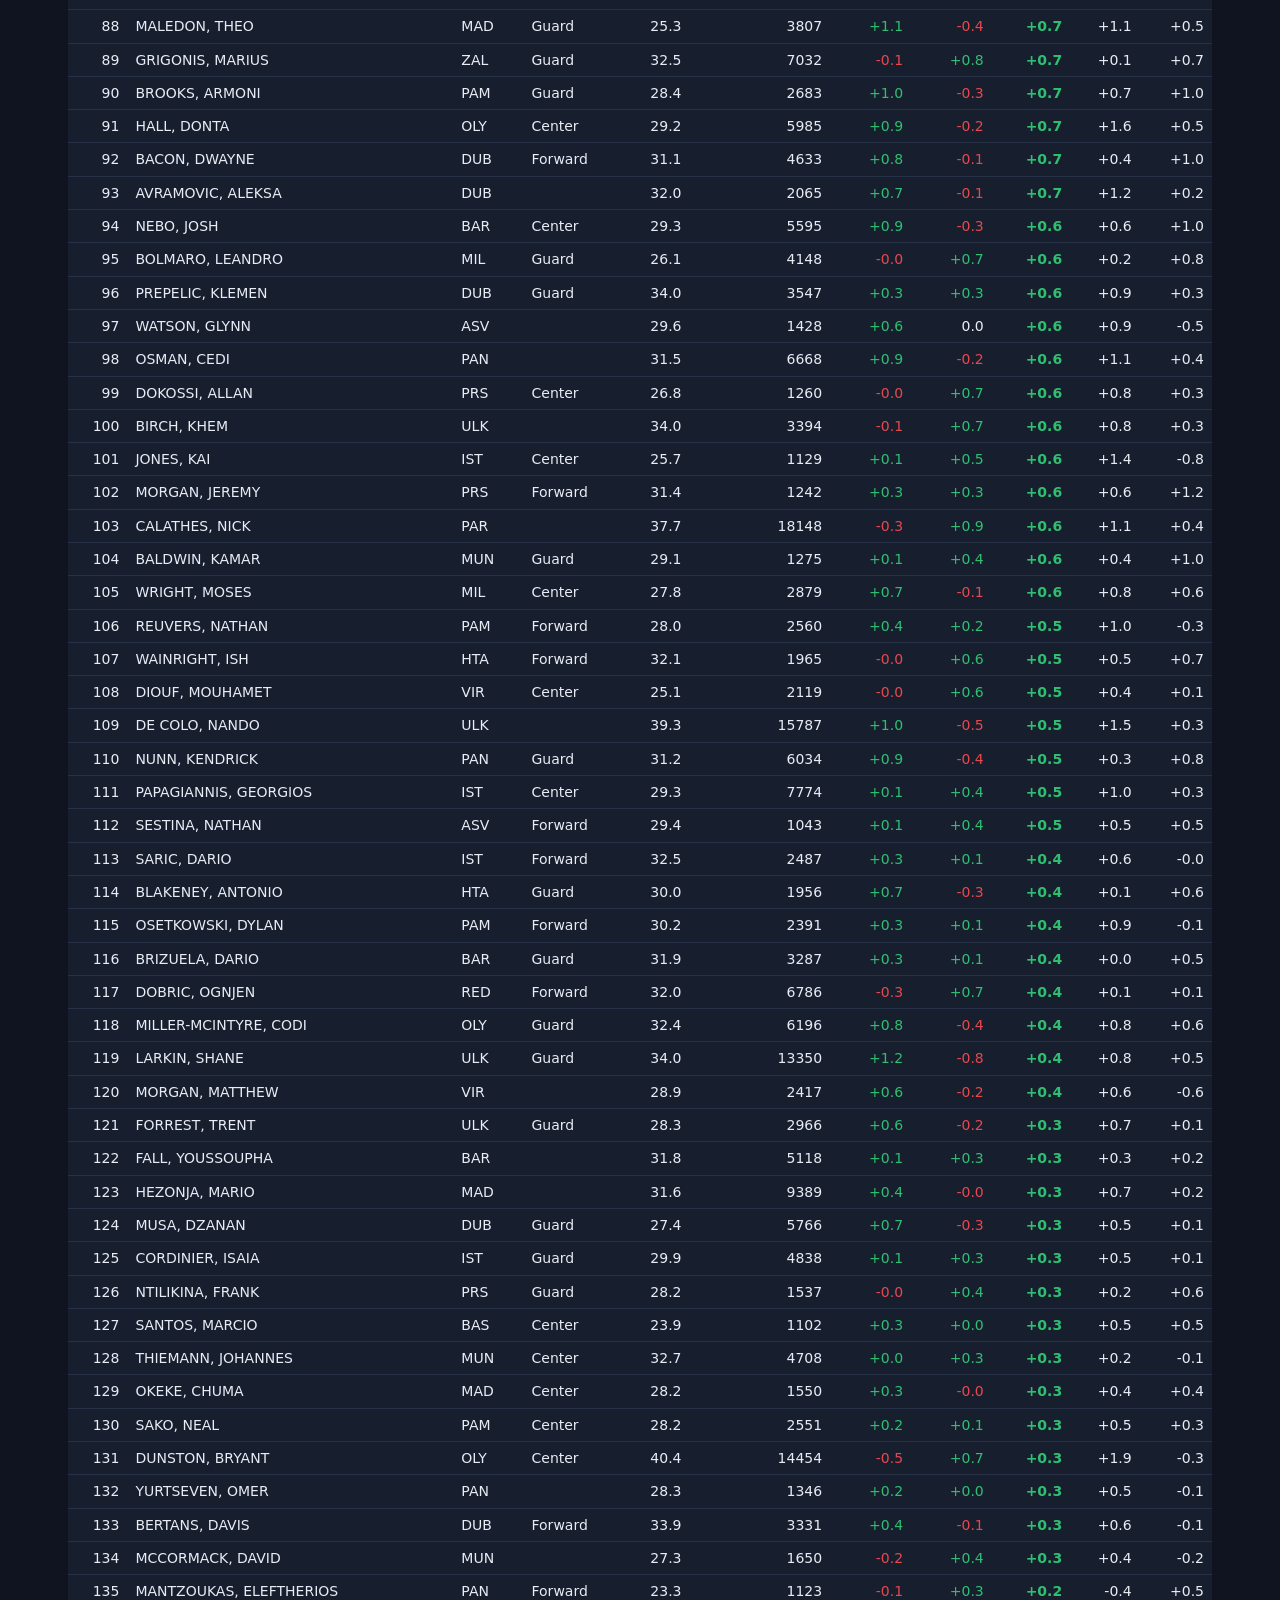
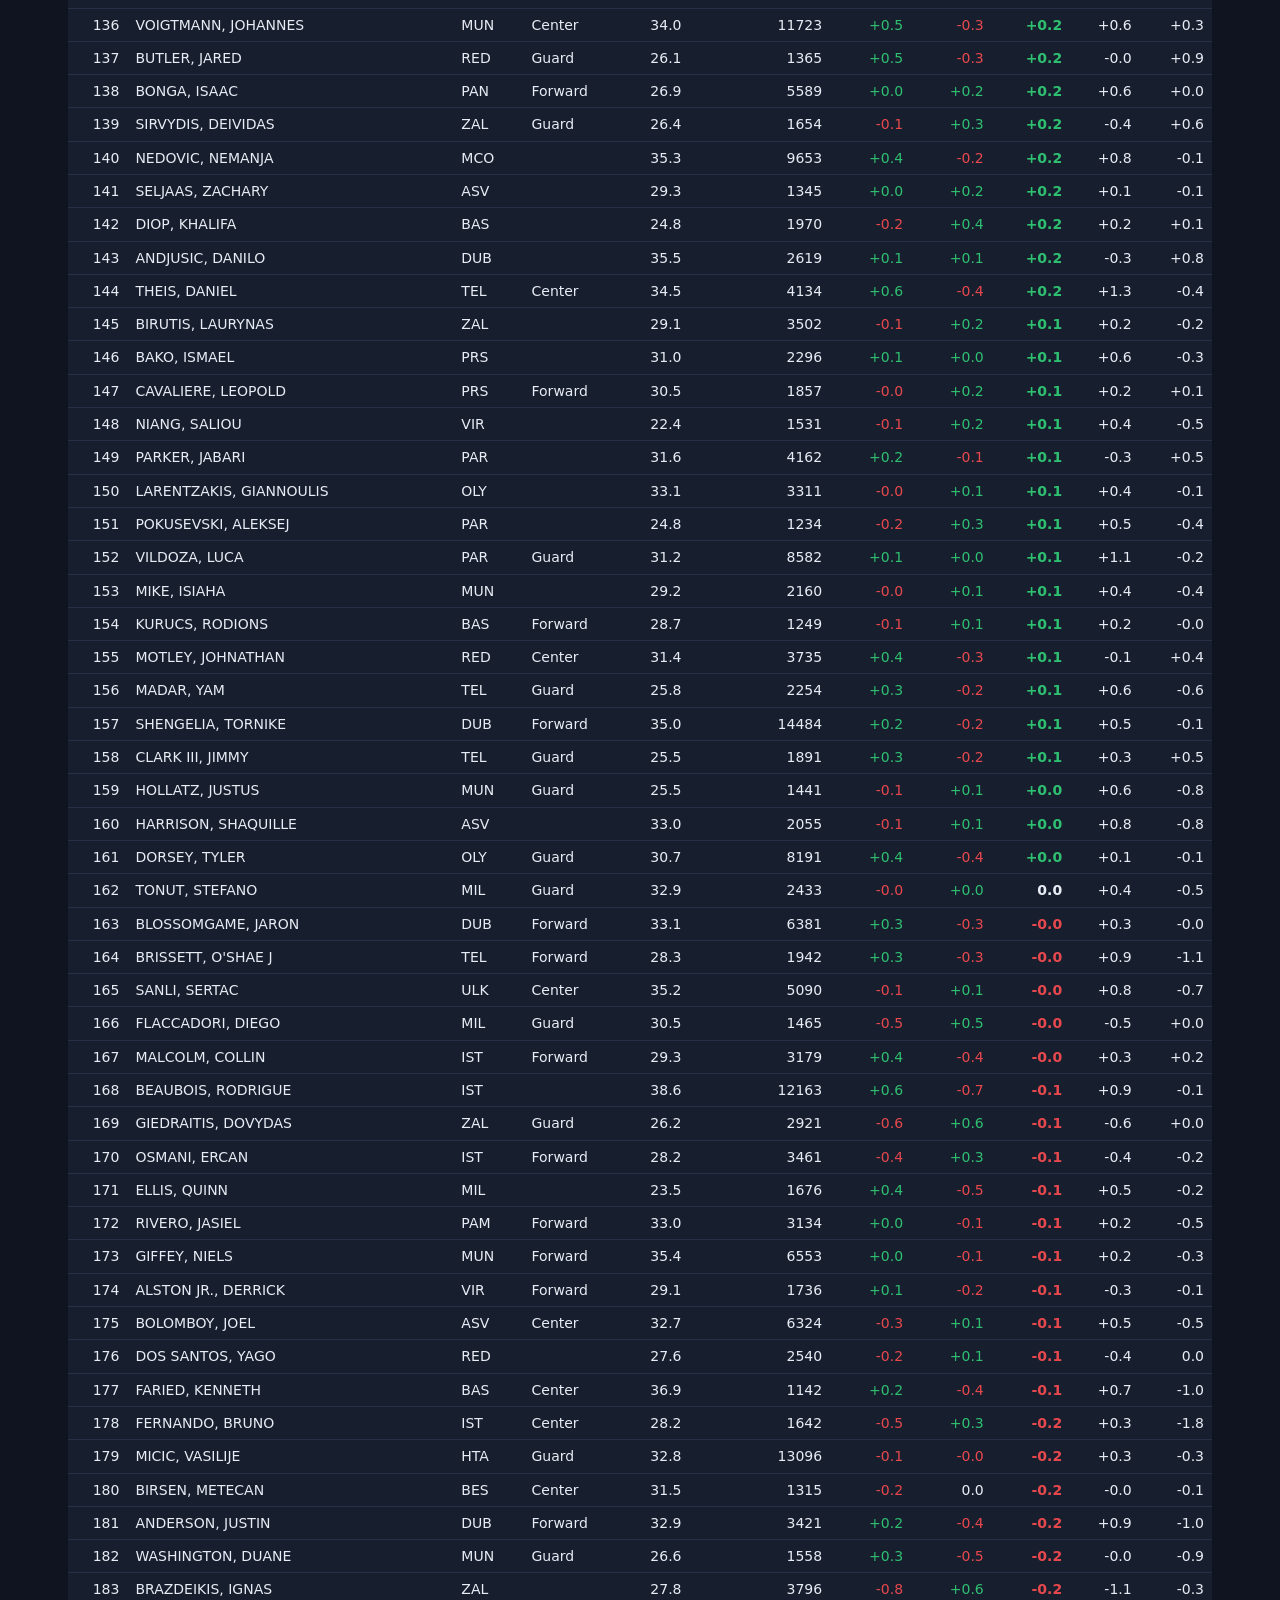
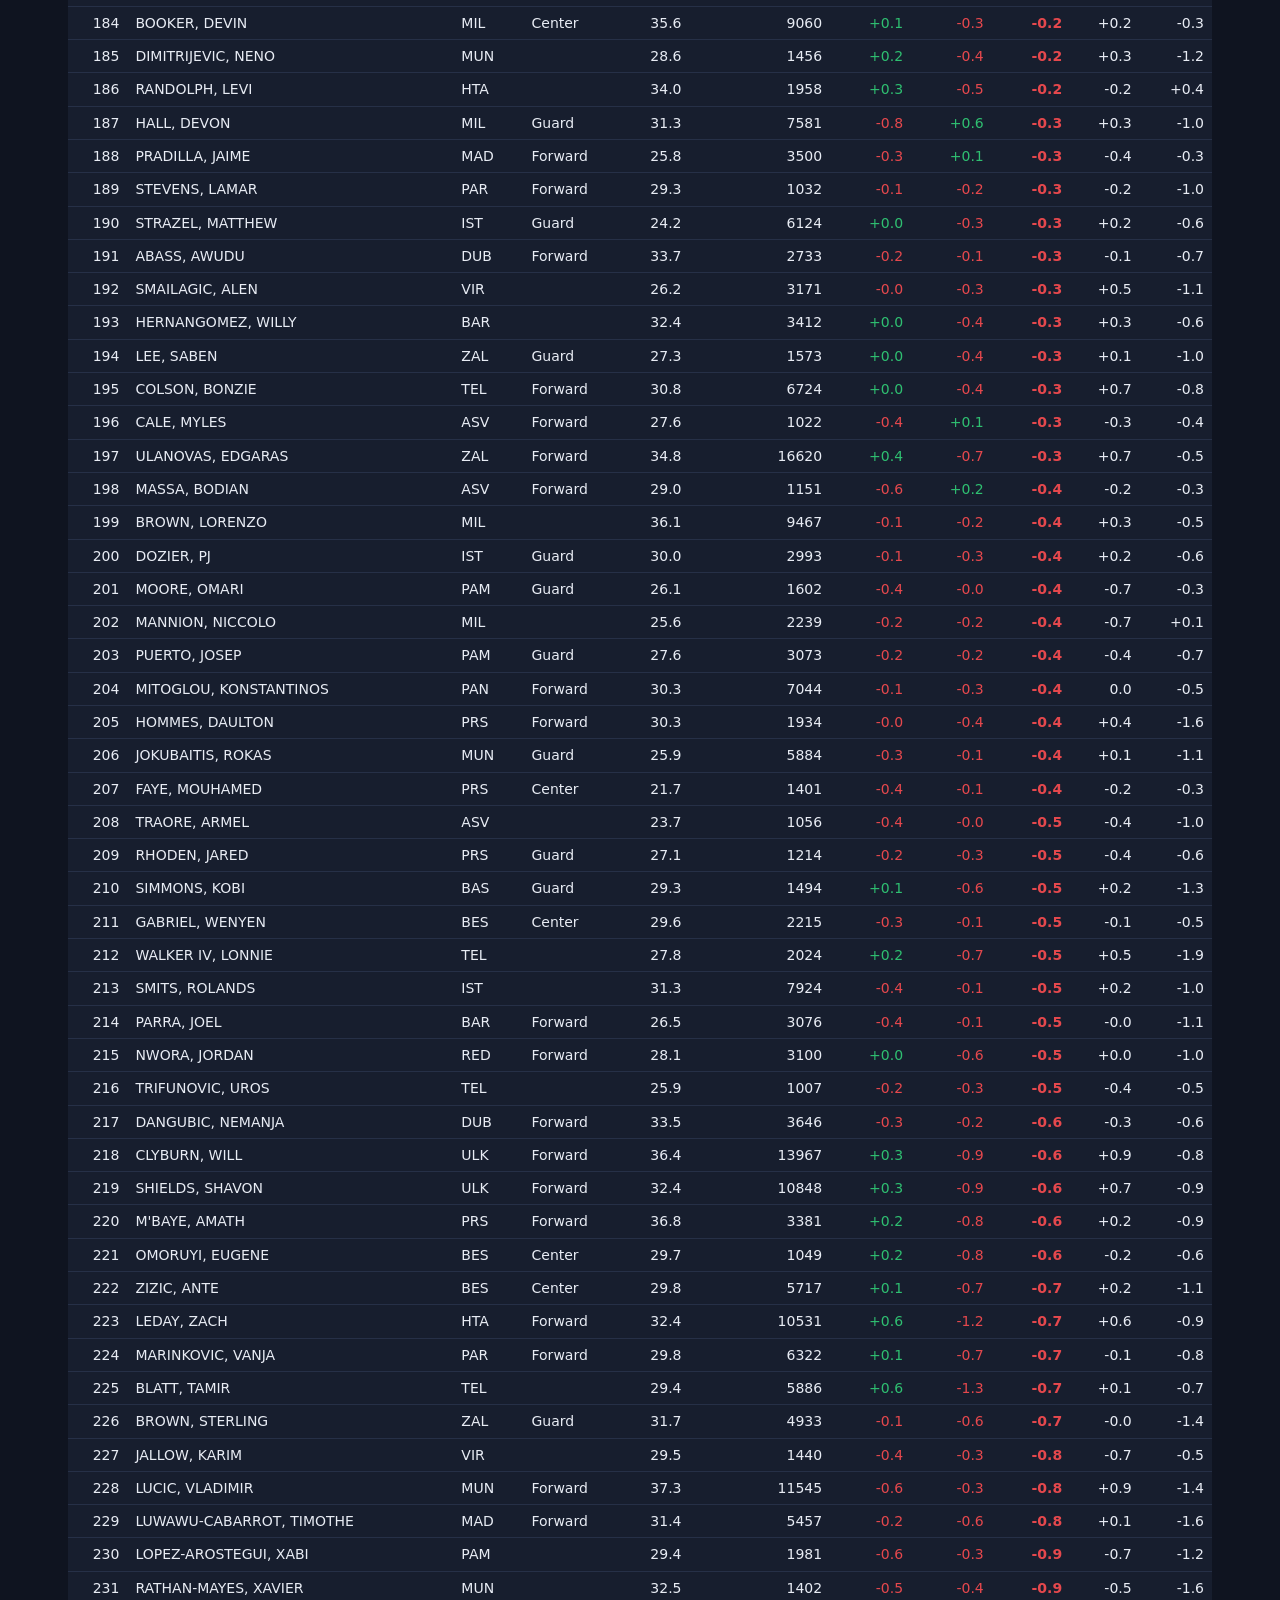
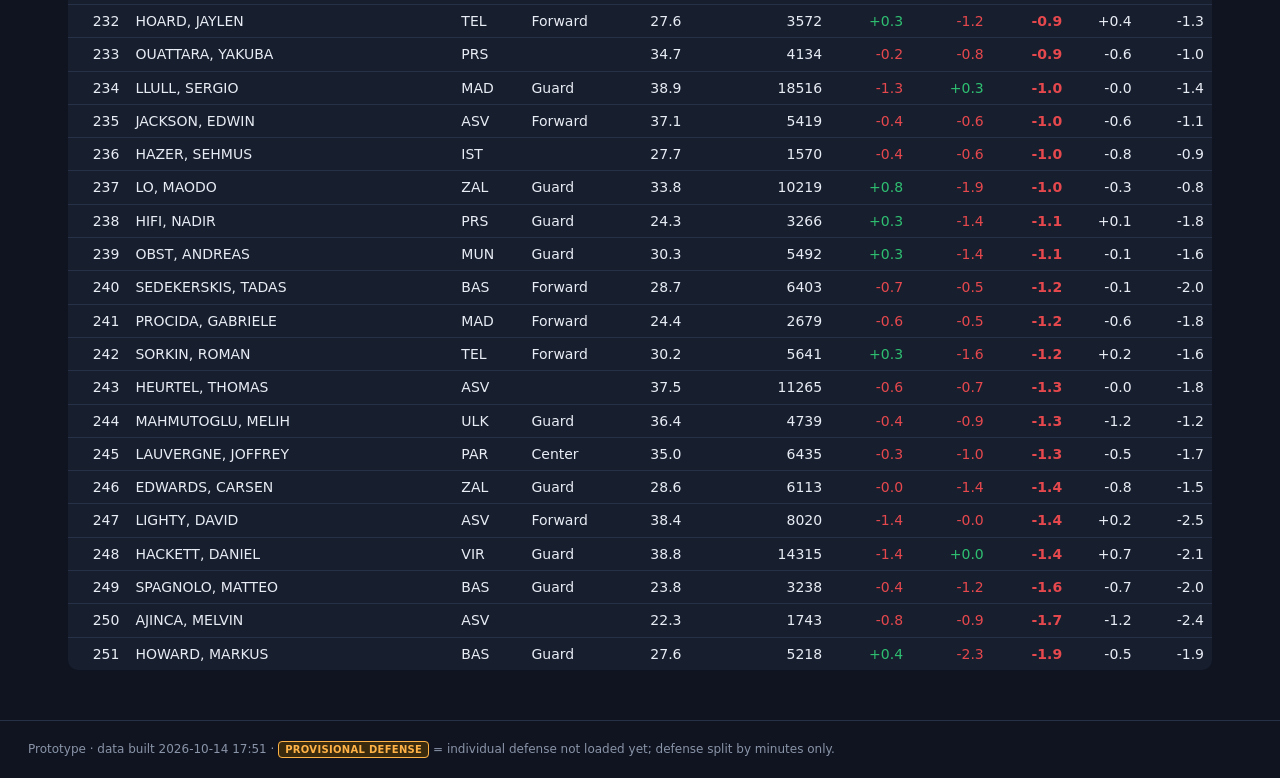
==== commit 038e3228: "Add 2025-26 season (Round 1) and season selector" ====
--- a/dpm.html
+++ b/dpm.html
@@ -10,4 +10,4 @@
 <table id="lb" class="tbl"></table>
 </main>
 <footer>Prototype · data built <span id="built"></span> · <span class="tag prov">provisional defense</span> = individual defense not loaded yet; defense split by minutes only.</footer>
-<script src="data/E_E2026.js"></script><script src="data/index.js"></script><script src="app.js"></script><script src="app2.js"></script></body></html>
+<script src="data/E_E2025.js"></script><script src="data/E_E2026.js"></script><script src="data/index.js"></script><script src="app.js"></script><script src="app2.js"></script></body></html>
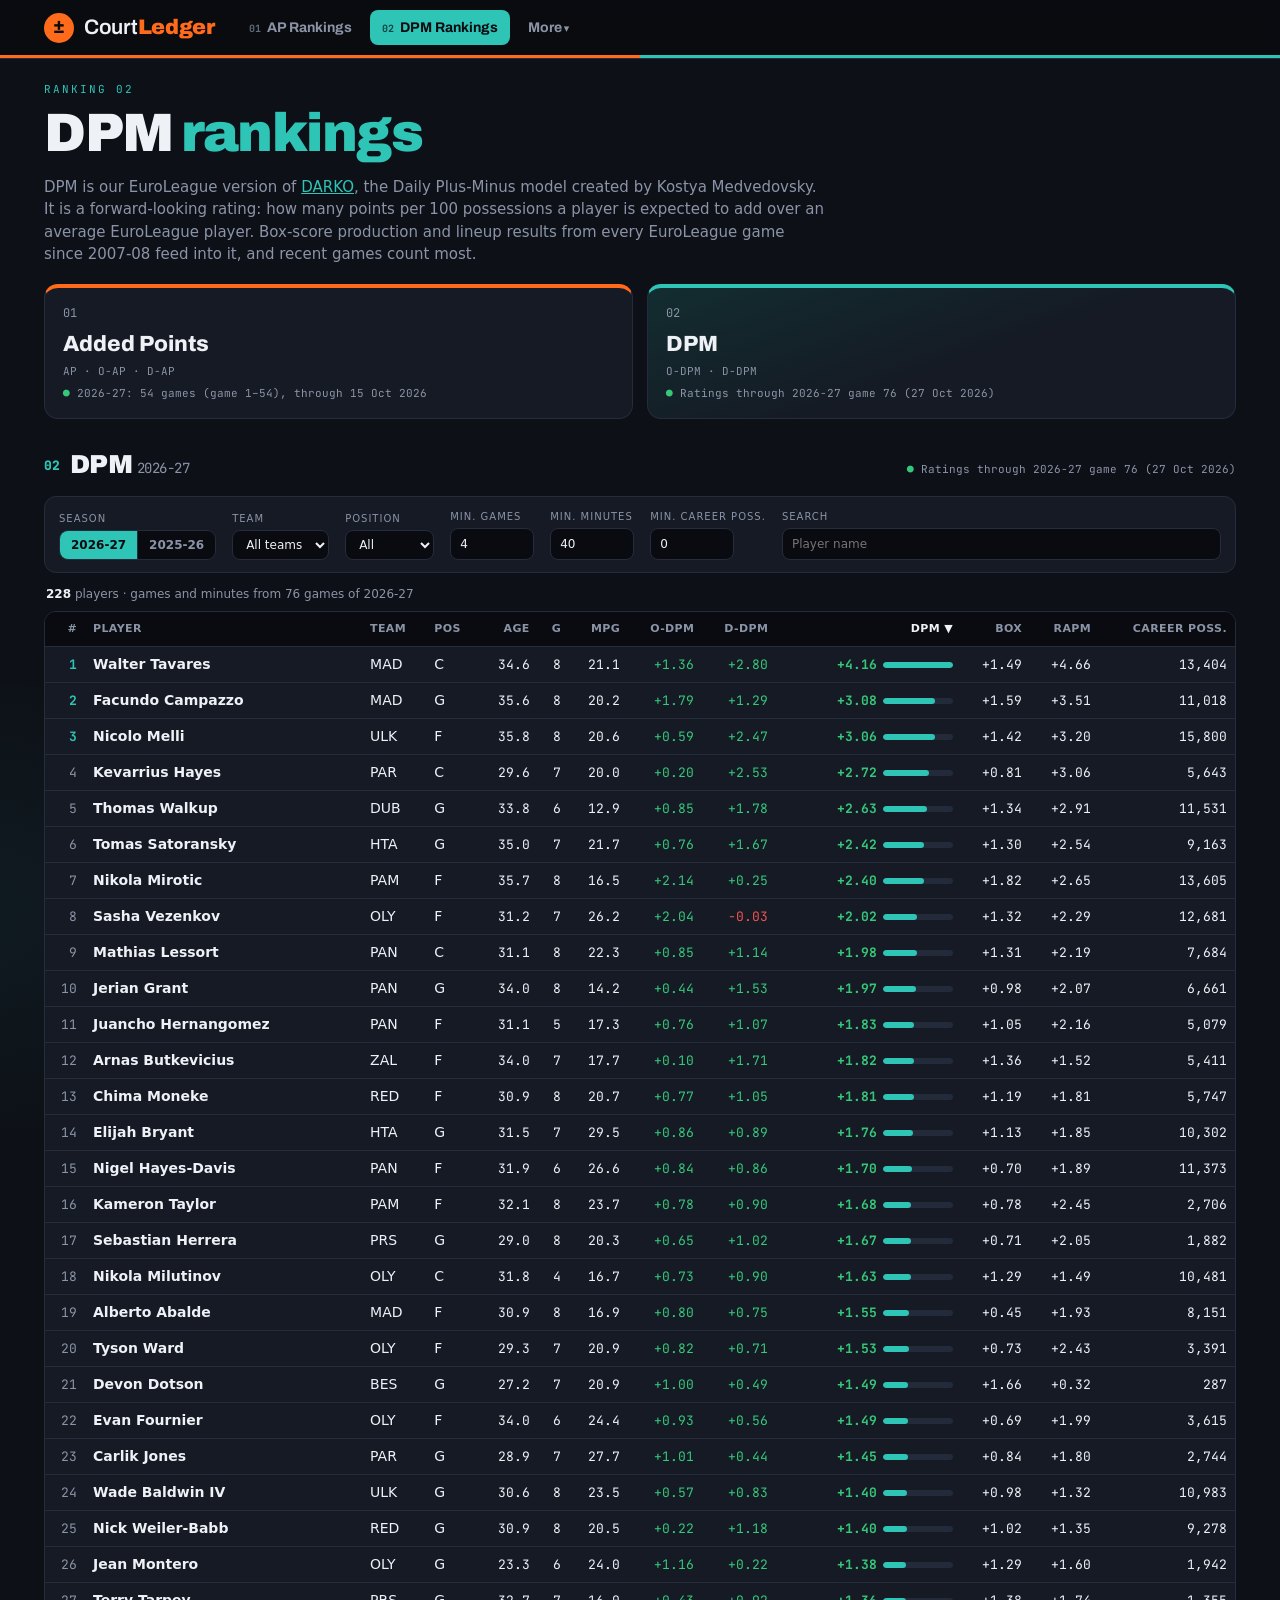
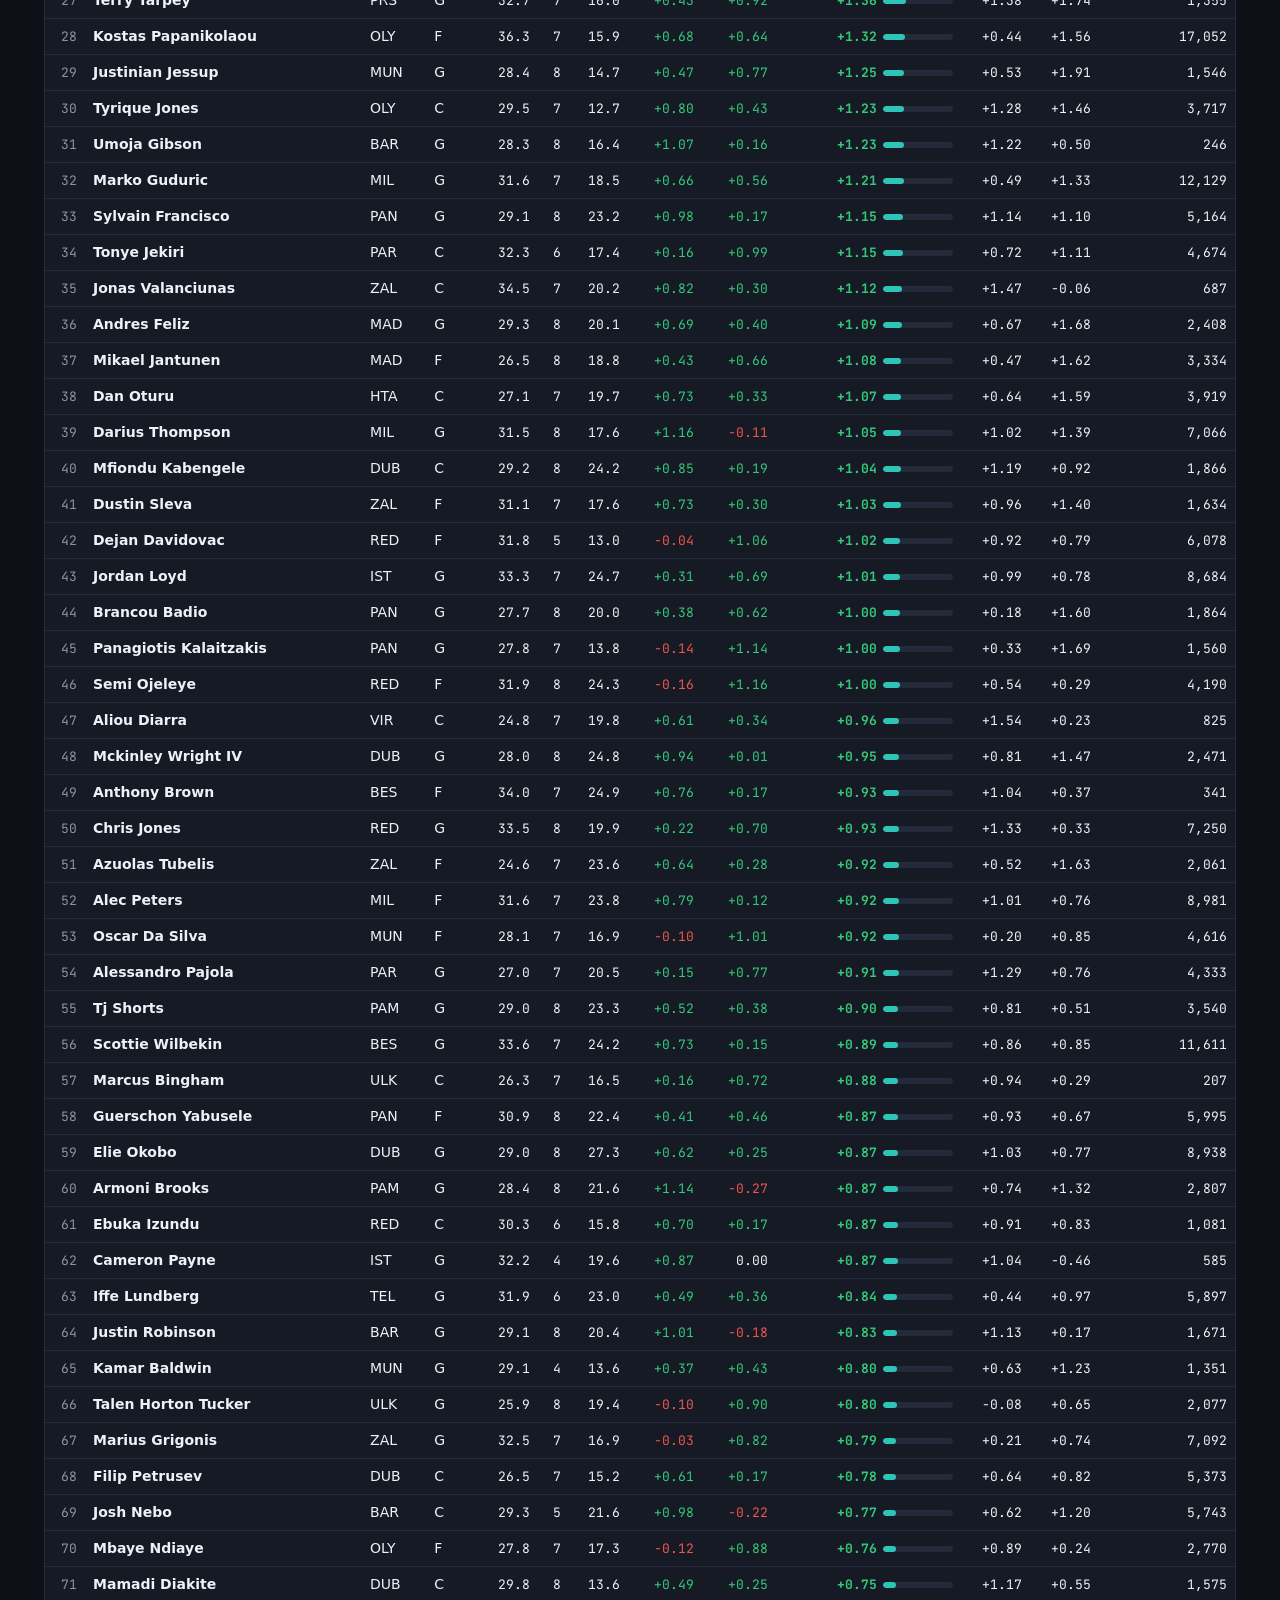
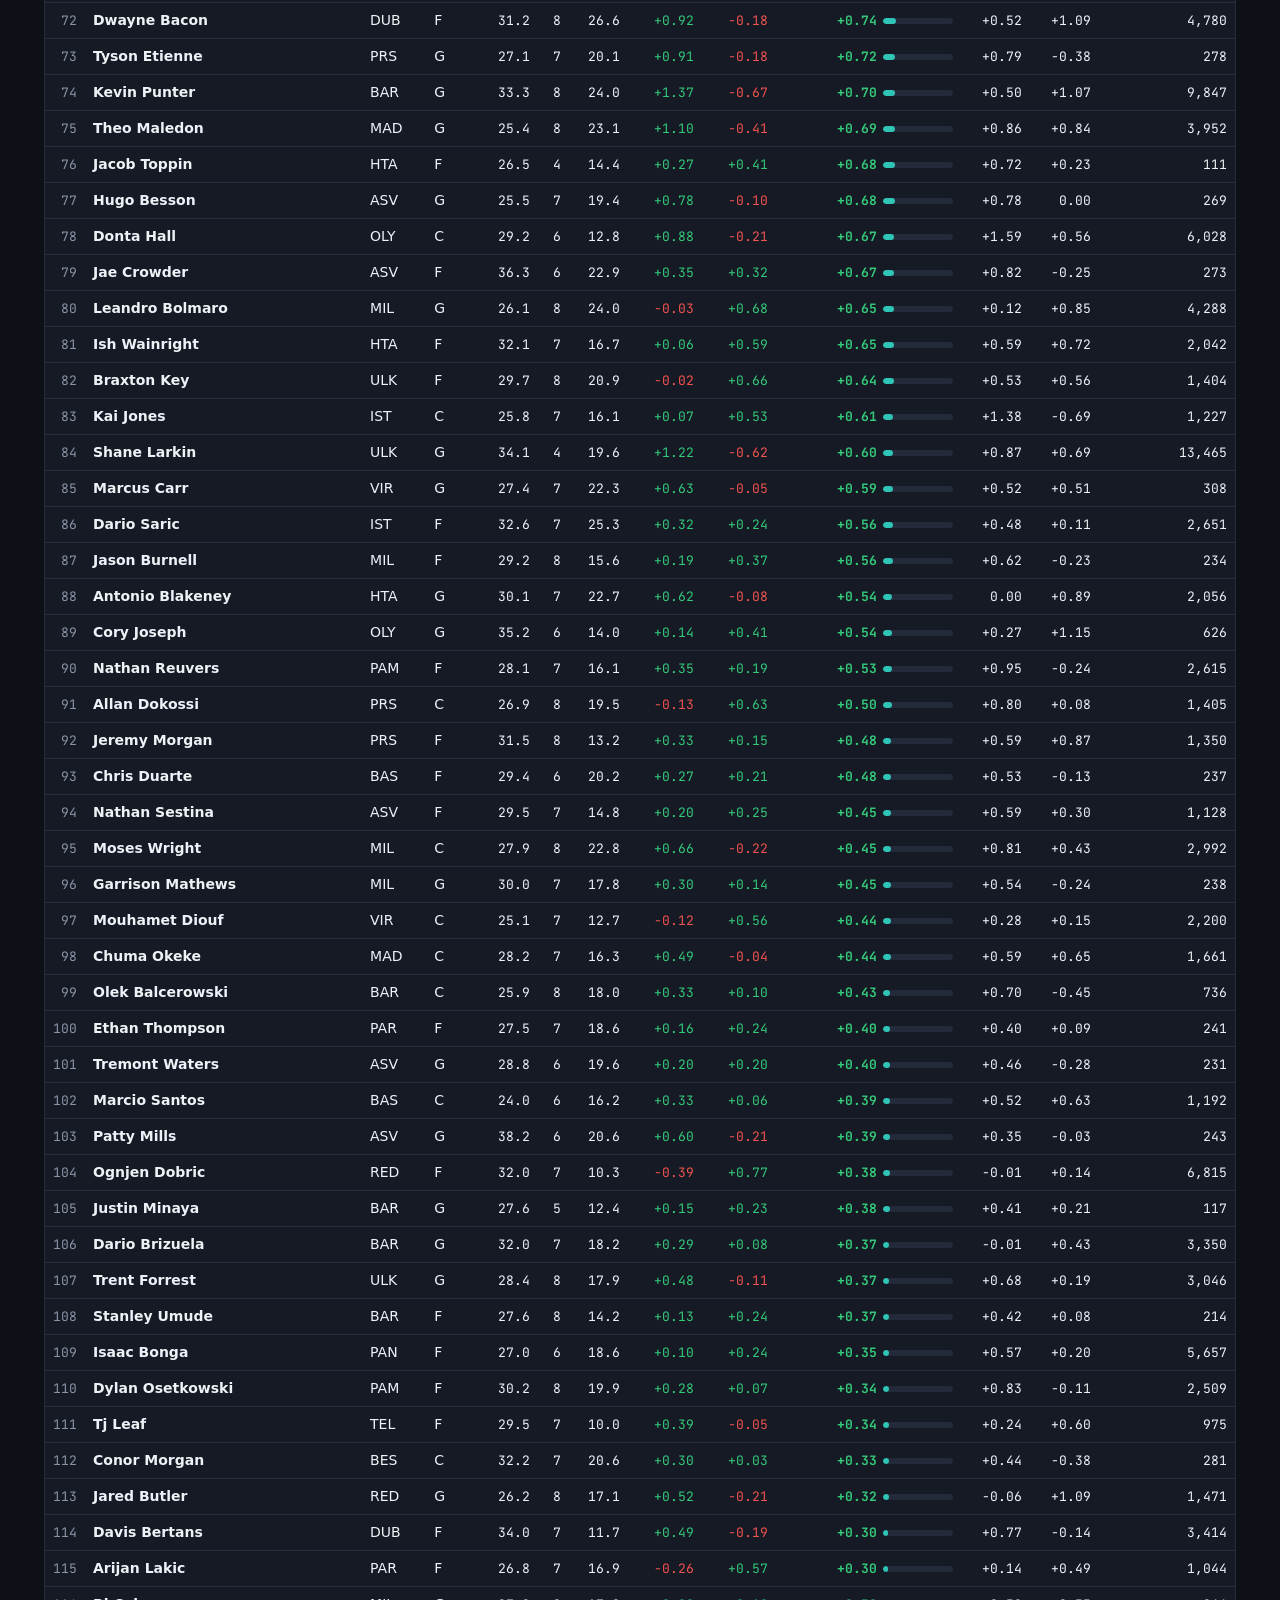
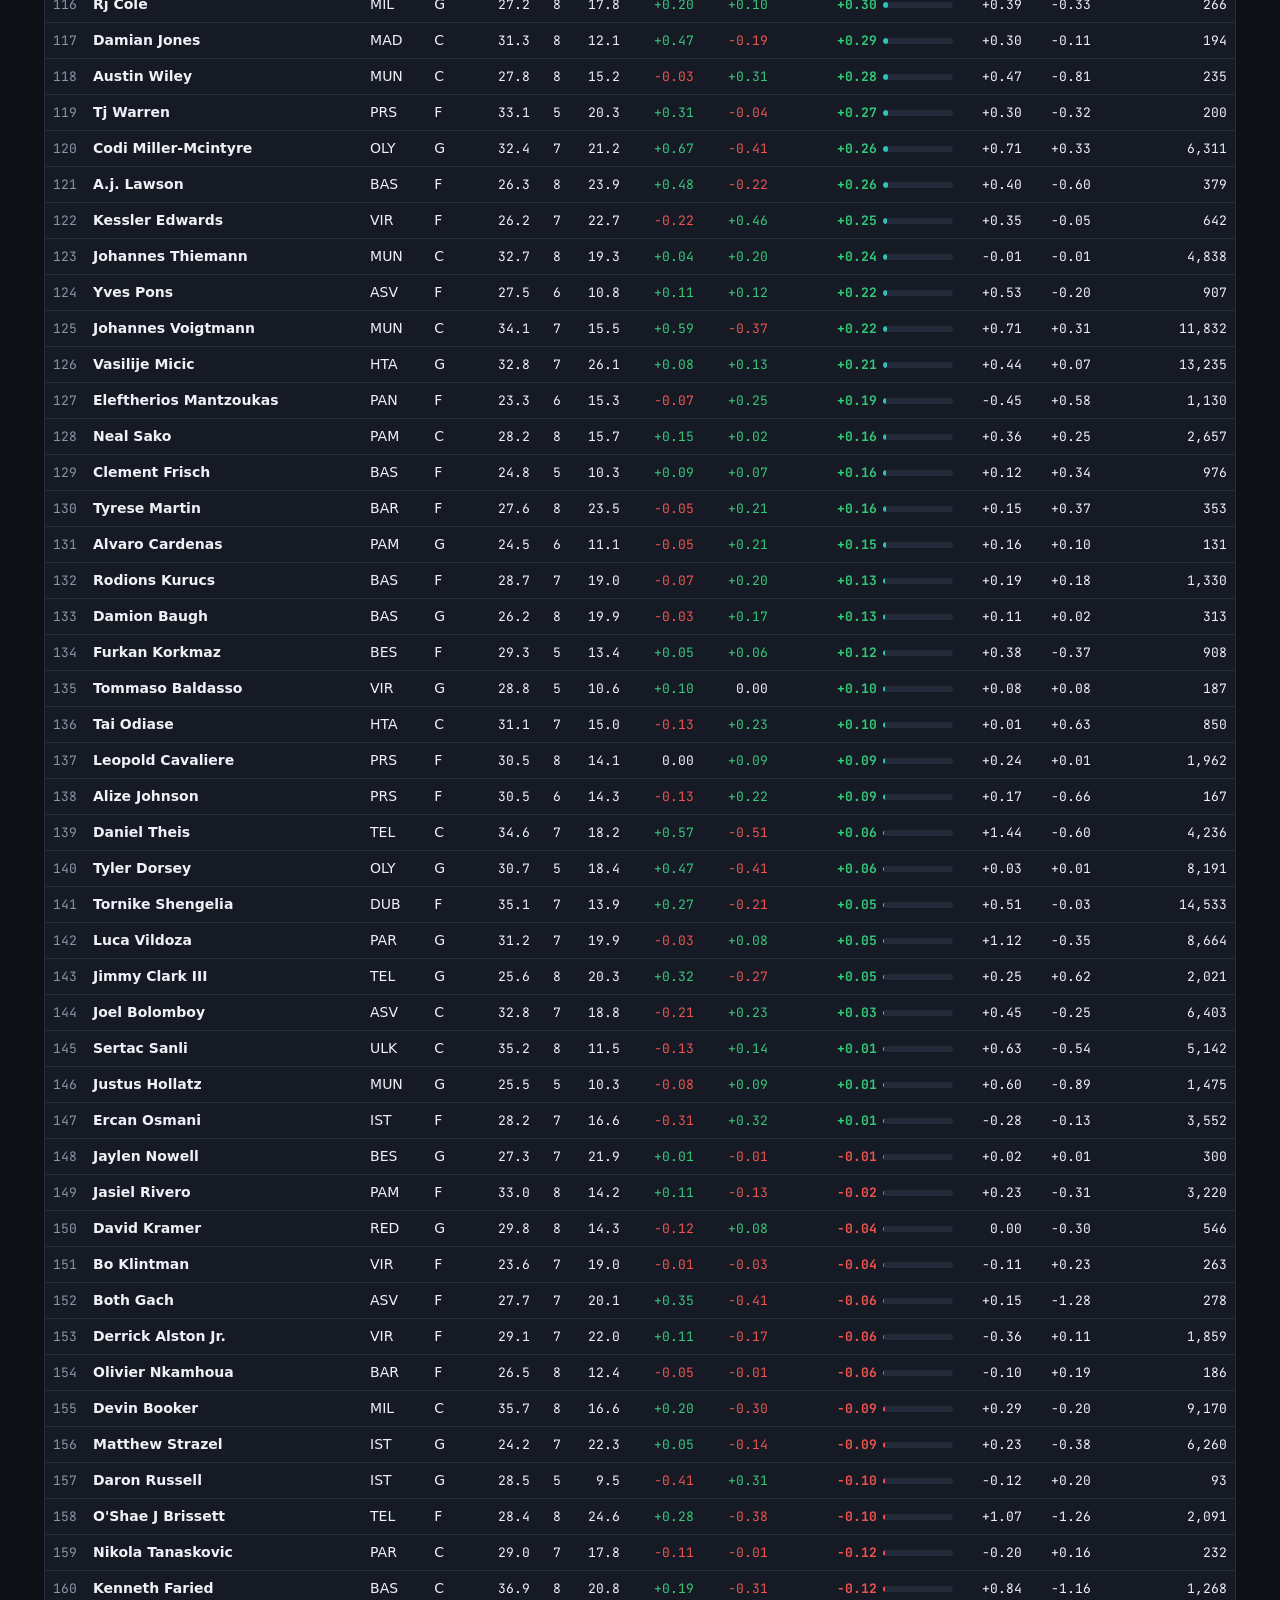
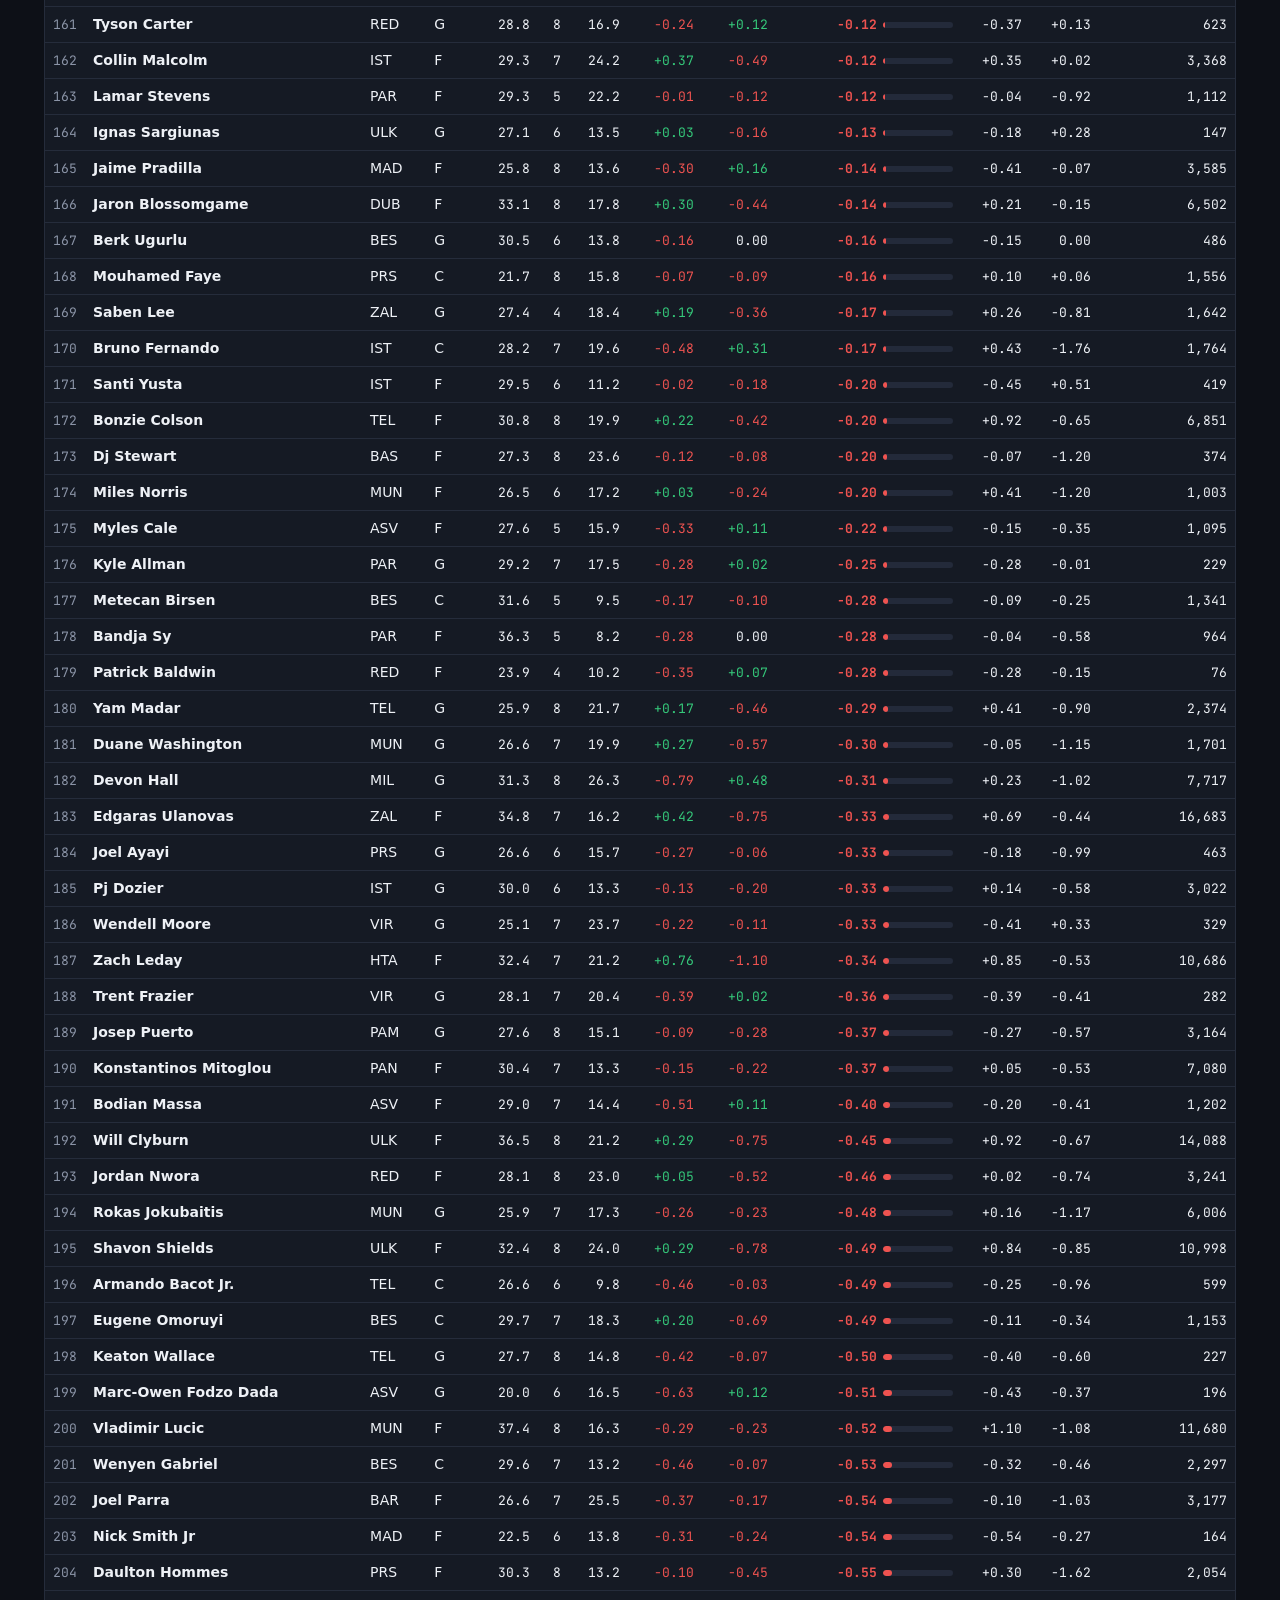
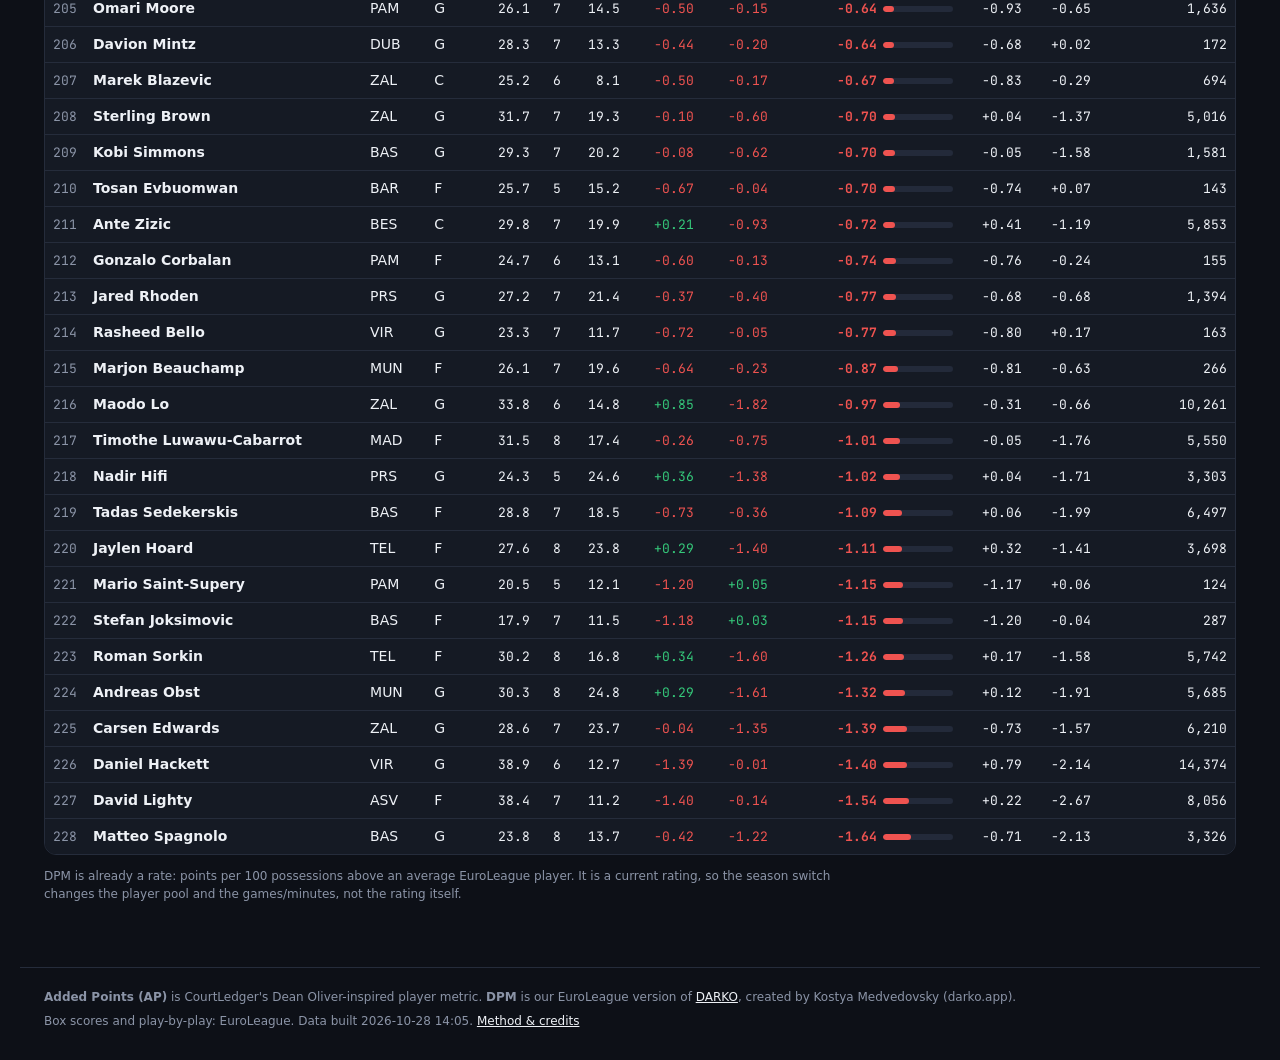
==== commit 423d00c5: "Rankings update: AP through E2026 game 54 (54 games), DPM through E2026 game 76 (2026-10-27)" ====
--- a/dpm.html
+++ b/dpm.html
@@ -1,13 +1,33 @@
 <!doctype html><html lang="en"><head><meta charset="utf-8"><meta name="viewport" content="width=device-width,initial-scale=1">
-<title>DPM · Court Ledger</title><link rel="stylesheet" href="style.css"></head>
+<title>DPM rankings · CourtLedger</title>
+<meta name="description" content="CourtLedger: EuroLeague player rankings by Added Points (AP) and DPM.">
+<link rel="icon" href="favicon.svg" type="image/svg+xml">
+<link rel="preconnect" href="https://fonts.googleapis.com"><link rel="preconnect" href="https://fonts.gstatic.com" crossorigin>
+<link href="https://fonts.googleapis.com/css2?family=Archivo:wght@400;600;800;900&family=JetBrains+Mono:wght@400;700&display=swap" rel="stylesheet">
+<link rel="stylesheet" href="style.css"></head>
 <body data-page="dpm">
-<header><div class="brand"><span class="mark">±</span> Court<b>Ledger</b></div>
-<nav><a href="index.html" data-p="index">Added Points</a><a href="stats.html" data-p="stats">Stats</a><a href="player.html" data-p="player">Player</a><a href="games.html" data-p="games">Game logs</a><a href="lineups.html" data-p="lineups">Lineups</a><a href="pvp.html" data-p="pvp">H2H</a><a href="trends.html" data-p="trends">Trends</a><a href="teams.html" data-p="teams">Teams</a><a href="dpm.html" data-p="dpm">DPM</a><a href="method.html" data-p="method">Method</a></nav>
-<label class="comp">Competition <select id="comp"></select></label></header>
-<main><section class="hero"><h1>DPM <small>DARKO-style daily plus-minus, v2</small></h1>
-<p>Points per 100 possessions above an average EuroLeague player. Box-score priors with exponential decay and Kalman filtering, blended with ridge-regressed lineup data (RAPM) rebuilt from play-by-play, 2007-08 to date. An approximation of DARKO's public method, not DARKO itself.</p></section>
-<div class="controls"><label>Team <select id="team"><option value="">All</option></select></label><label>Min. career poss <input type="number" id="mincp" value="1000" step="500"></label><label>Search <input id="q" placeholder="player"></label></div>
-<table id="lb" class="tbl"></table>
+<header class="top"><div class="topin">
+<a class="brand" href="index.html"><span class="mark">±</span><span>Court<b>Ledger</b></span></a>
+<nav class="main">
+ <a href="index.html" data-p="index" class="pri"><i>01</i>AP<span class="long"> Rankings</span></a>
+ <a href="dpm.html" data-p="dpm" class="pri"><i>02</i>DPM<span class="long"> Rankings</span></a>
+ <details class="more"><summary>More</summary><div class="menu">
+  <div class="grp"><b>Players</b><a href="player.html" data-p="player">Player dashboard</a><a href="stats.html" data-p="stats">Stats &amp; scatter plots</a><a href="trends.html" data-p="trends">Trends</a><a href="pvp.html" data-p="pvp">Head-to-head</a></div>
+  <div class="grp"><b>Teams &amp; games</b><a href="teams.html" data-p="teams">Teams</a><a href="games.html" data-p="games">Game logs</a><a href="lineups.html" data-p="lineups">Lineups &amp; WOWY</a></div>
+  <div class="grp"><b>About</b><a href="method.html" data-p="method">Method &amp; credits</a></div>
+ </div></details>
+</nav>
+<label class="comp">Season <select id="comp"></select></label>
+</div></header>
+<main><section class="hero rk-hero dpmh"><div class="kicker">Ranking 02</div>
+<h1>DPM <em>rankings</em></h1>
+<p>DPM is our EuroLeague version of <a href="https://www.darko.app/about">DARKO</a>, the Daily Plus-Minus model created by Kostya Medvedovsky. It is a forward-looking rating: how many points per 100 possessions a player is expected to add over an average EuroLeague player. Box-score production and lineup results from every EuroLeague game since 2007-08 feed into it, and recent games count most.</p>
+<div class="duo">
+ <a class="duo-card ap" href="index.html"><span class="num">01</span><span class="t">Added Points <small>AP · O-AP · D-AP</small></span><span class="fresh" data-fresh="ap"></span></a>
+ <a class="duo-card dpm on" href="dpm.html"><span class="num">02</span><span class="t">DPM <small>O-DPM · D-DPM</small></span><span class="fresh" data-fresh="dpm"></span></a>
+</div></section>
+<section class="board" id="board" data-board="dpm"></section>
 </main>
-<footer>Prototype · data built <span id="built"></span> · <span class="tag prov">provisional defense</span> = individual defense not loaded yet; defense split by minutes only.</footer>
-<script src="data/E_E2025.js"></script><script src="data/E_E2026.js"></script><script src="data/index.js"></script><script src="app.js"></script><script src="app2.js"></script></body></html>
+<footer><div><b>Added Points (AP)</b> is CourtLedger's Dean Oliver-inspired player metric. <b>DPM</b> is our EuroLeague version of <a href="https://www.darko.app/about">DARKO</a>, created by Kostya Medvedovsky (darko.app).</div>
+<div>Box scores and play-by-play: EuroLeague. Data built <span id="built"></span>. <a href="method.html">Method &amp; credits</a></div></footer>
+<script src="data/rank.js"></script><script src="data/index.js"></script><script src="rank.js"></script></body></html>
--- a/style.css
+++ b/style.css
@@ -1,27 +1,92 @@
-:root{--bg:#0f1420;--card:#171e2e;--ink:#e8ecf4;--mut:#8a94a8;--acc:#ff7a1a;--pos:#2fbf71;--neg:#e5484d;--line:#263047}
-*{box-sizing:border-box}body{margin:0;font:14px/1.45 Inter,system-ui,sans-serif;background:var(--bg);color:var(--ink)}
-header{display:flex;gap:24px;align-items:center;padding:14px 28px;background:#0b0f18;border-bottom:3px solid var(--acc);flex-wrap:wrap}
-.brand{font-size:20px;letter-spacing:.5px}.brand b{color:var(--acc)}.mark{display:inline-block;width:28px;height:28px;border-radius:50%;background:var(--acc);color:#0b0f18;text-align:center;font-weight:800}
-nav a{color:var(--mut);text-decoration:none;margin-right:16px;font-weight:600}nav a.on{color:var(--ink);border-bottom:2px solid var(--acc)}
-.comp{margin-left:auto;color:var(--mut)}main{max-width:1200px;margin:0 auto;padding:20px 28px}
-.hero h1{margin:6px 0;font-size:28px}.hero small{color:var(--mut);font-weight:400;font-size:15px}.hero p{color:var(--mut);max-width:760px}
-.controls{display:flex;gap:16px;flex-wrap:wrap;align-items:center;background:var(--card);padding:12px;border-radius:10px;margin:12px 0}
-.controls label{color:var(--mut);font-size:12px}input,select{background:#0b0f18;color:var(--ink);border:1px solid var(--line);border-radius:6px;padding:5px 8px;margin-left:4px}
-.seg button{background:#0b0f18;color:var(--mut);border:1px solid var(--line);padding:6px 12px;cursor:pointer}.seg button.on{background:var(--acc);color:#0b0f18;font-weight:700}
+:root{--bg:#0d1017;--bg2:#090b10;--card:#151a24;--card2:#1b2130;--ink:#eef1f6;--mut:#8b94a7;--acc:#ff6b1a;--dpm:#2ec4b6;--pos:#35c87a;--neg:#ef5350;--line:#252c3b;
+--disp:Archivo,Inter,system-ui,sans-serif;--mono:"JetBrains Mono",ui-monospace,SFMono-Regular,Menlo,monospace}
+*{box-sizing:border-box}html{scroll-behavior:smooth}
+body{margin:0;font:14px/1.5 Inter,system-ui,-apple-system,"Segoe UI",sans-serif;background:var(--bg);color:var(--ink);
+ background-image:radial-gradient(1200px 500px at 85% -10%,rgba(255,107,26,.10),transparent 60%),radial-gradient(900px 400px at -10% 10%,rgba(46,196,182,.07),transparent 60%);background-repeat:no-repeat}
+a{color:inherit}
+/* header */
+header.top{position:sticky;top:0;z-index:20;background:rgba(9,11,16,.92);backdrop-filter:blur(8px);border-bottom:1px solid var(--line)}
+header.top:after{content:"";display:block;height:3px;background:linear-gradient(90deg,var(--acc) 0 50%,var(--dpm) 50% 100%)}
+.topin{max-width:1240px;margin:0 auto;display:flex;align-items:center;gap:22px;padding:10px 24px;flex-wrap:wrap}
+.brand{display:flex;align-items:center;gap:10px;font-family:var(--disp);font-size:21px;font-weight:600;letter-spacing:-.3px;text-decoration:none}.brand b{color:var(--acc);font-weight:900}
+.mark{display:inline-grid;place-items:center;width:30px;height:30px;border-radius:50%;background:var(--acc);color:var(--bg2);font-weight:900;font-size:18px}
+nav.main{display:flex;align-items:center;gap:6px;flex-wrap:wrap}
+nav.main>a,nav.main summary{color:var(--mut);text-decoration:none;font-weight:700;font-family:var(--disp);padding:7px 12px;border-radius:8px;cursor:pointer;font-size:14px;list-style:none;white-space:nowrap}
+nav.main summary::-webkit-details-marker{display:none}nav.main summary:after{content:" ▾";font-size:11px}
+nav.main>a i{font-style:normal;font-family:var(--mono);font-size:10px;margin-right:6px;opacity:.7}
+nav.main>a:hover,nav.main summary:hover{color:var(--ink);background:var(--card)}
+nav.main>a.pri.on{color:var(--bg2);background:var(--acc)}nav.main>a.pri[data-p=dpm].on{background:var(--dpm)}
+.more{position:relative}.more[open] summary{background:var(--card);color:var(--ink)}
+.more .menu{position:absolute;top:calc(100% + 8px);left:0;background:var(--card);border:1px solid var(--line);border-radius:12px;padding:14px;display:grid;grid-template-columns:repeat(3,minmax(150px,1fr));gap:14px;box-shadow:0 18px 40px rgba(0,0,0,.45);min-width:520px}
+.more .grp b{display:block;font-size:10px;letter-spacing:1px;text-transform:uppercase;color:var(--mut);margin-bottom:6px}
+.more .grp a{display:block;padding:5px 8px;border-radius:6px;color:var(--ink);text-decoration:none;font-weight:500}.more .grp a:hover,.more .grp a.on{background:var(--card2);color:var(--acc)}
+.comp{margin-left:auto;color:var(--mut);font-size:12px}body.rkpage .comp,body[data-page=method] .comp{display:none}
+main{max-width:1240px;margin:0 auto;padding:22px 24px}
+/* hero */
+.kicker{font-family:var(--mono);font-size:11px;letter-spacing:2px;text-transform:uppercase;color:var(--acc)}
+.hero h1{margin:6px 0;font-size:28px;font-family:var(--disp)}.hero small{color:var(--mut);font-weight:400;font-size:15px}.hero p{color:var(--mut);max-width:780px}
+.rk-hero h1{font-size:clamp(30px,5.5vw,54px);font-weight:900;letter-spacing:-1.5px;line-height:1.02;margin:8px 0 10px}.rk-hero h1 em{font-style:normal;color:var(--acc)}
+.dpmh .kicker,.dpmh h1 em{color:var(--dpm)}.rk-hero p{font-size:15px}.rk-hero p a{color:var(--dpm)}
+.duo{display:grid;grid-template-columns:1fr 1fr;gap:14px;margin:18px 0 6px}
+.duo-card{position:relative;display:flex;flex-direction:column;gap:6px;padding:16px 18px;border-radius:14px;background:var(--card);border:1px solid var(--line);text-decoration:none;transition:.15s;overflow:hidden}
+.duo-card:hover{transform:translateY(-2px);border-color:#3a4358}.duo-card .num{font-family:var(--mono);font-size:12px;color:var(--mut)}
+.duo-card .t{font-family:var(--disp);font-weight:800;font-size:22px}.duo-card .t small{display:block;font-family:var(--mono);font-size:11px;color:var(--mut);font-weight:400;margin-top:2px}
+.duo-card .d{color:var(--mut);font-size:13px}.duo-card.ap{border-top:4px solid var(--acc)}.duo-card.dpm{border-top:4px solid var(--dpm)}
+.duo-card.on.ap{background:linear-gradient(160deg,rgba(255,107,26,.16),var(--card) 55%)}.duo-card.on.dpm{background:linear-gradient(160deg,rgba(46,196,182,.16),var(--card) 55%)}
+.fresh{font-family:var(--mono);font-size:11px;color:var(--mut)}.fresh:before{content:"● ";color:var(--pos)}
+/* leaders */
+.leaders{display:grid;grid-template-columns:1fr 1fr;gap:14px;margin:18px 0}
+.lcard{background:var(--card);border:1px solid var(--line);border-radius:14px;padding:14px 18px}.lcard h3{margin:0 0 8px;font-family:var(--disp);font-size:16px}.lcard h3 small{color:var(--mut);font-weight:400;font-size:12px;margin-left:6px}
+.lcard ol{list-style:none;margin:0;padding:0}.lcard li{display:grid;grid-template-columns:26px 1fr auto;align-items:center;padding:6px 0;border-top:1px solid var(--line)}.lcard li:first-child{border-top:0}
+.lcard .ix{font-family:var(--mono);color:var(--mut)}.lcard .nm{font-weight:600}.lcard .nm small{color:var(--mut);margin-left:8px;font-weight:400;font-family:var(--mono);font-size:11px}
+.lcard .v{font-family:var(--mono);font-weight:700;font-size:16px}.lcard.ap li:first-child .v{color:var(--acc)}.lcard.dpm li:first-child .v{color:var(--dpm)}
+.more-link{display:inline-block;margin-top:8px;font-size:12px;color:var(--mut);text-decoration:none}.more-link:hover{color:var(--ink)}
+/* board */
+.board{margin-top:26px;scroll-margin-top:80px}.bhead{display:flex;align-items:baseline;justify-content:space-between;gap:12px;flex-wrap:wrap}
+.bhead h2{font-family:var(--disp);font-weight:900;font-size:26px;margin:0;letter-spacing:-.5px}.bhead h2 i{font-style:normal;font-family:var(--mono);font-size:13px;color:var(--acc);vertical-align:middle;margin-right:6px}
+[data-board=dpm] .bhead h2 i{color:var(--dpm)}.bhead .sl{font-family:var(--mono);font-size:14px;color:var(--mut);font-weight:400}
+.controls{display:flex;gap:12px 16px;flex-wrap:wrap;align-items:flex-end;background:var(--card);border:1px solid var(--line);padding:12px 14px;border-radius:12px;margin:12px 0}
+.controls label{color:var(--mut);font-size:12px}.ctl{display:flex;flex-direction:column;gap:4px}.ctl>span{font-size:10px;letter-spacing:1px;text-transform:uppercase;color:var(--mut)}.ctl.grow{flex:1;min-width:140px}
+.ctl.chk{flex-direction:row;align-items:center;gap:6px;font-size:12px}
+input,select{background:var(--bg2);color:var(--ink);border:1px solid var(--line);border-radius:8px;padding:6px 9px;margin-left:4px;font:inherit}.ctl input,.ctl select{margin:0}.ctl input[type=number]{width:84px}
+.seg{display:inline-flex;border:1px solid var(--line);border-radius:9px;overflow:hidden}
+.seg button{background:var(--bg2);color:var(--mut);border:0;border-right:1px solid var(--line);padding:7px 11px;cursor:pointer;font:600 12px Inter,system-ui,sans-serif}.seg button:last-child{border-right:0}
+.seg button.on{background:var(--acc);color:var(--bg2);font-weight:800}[data-board=dpm] .seg button.on{background:var(--dpm)}
+.meta{color:var(--mut);font-size:12px;margin:4px 2px 8px}.meta b{color:var(--ink)}.fine{color:var(--mut);font-size:12px;max-width:820px}
+.tw{overflow-x:auto;border-radius:12px;border:1px solid var(--line);-webkit-overflow-scrolling:touch}
 .tbl{width:100%;border-collapse:collapse;background:var(--card);border-radius:10px;overflow:hidden}
-.tbl th{background:#0b0f18;color:var(--mut);font-size:11px;text-transform:uppercase;padding:8px;cursor:pointer;text-align:right;white-space:nowrap}
-.tbl th.l,.tbl td.l{text-align:left}.tbl th.sorted{color:var(--acc)}.tbl td{padding:6px 8px;border-top:1px solid var(--line);text-align:right;font-variant-numeric:tabular-nums}
-.tbl tr:hover td{background:#1d2539}.tbl a{color:var(--ink)}.bar{display:inline-block;height:8px;border-radius:4px;vertical-align:middle;margin-left:6px}
+.tw .tbl{border-radius:0}
+.tbl th{background:var(--bg2);color:var(--mut);font-size:11px;text-transform:uppercase;letter-spacing:.4px;padding:9px 8px;cursor:pointer;text-align:right;white-space:nowrap;user-select:none}
+.tbl th.l,.tbl td.l{text-align:left}.tbl th.sorted{color:var(--acc)}.tbl td{padding:7px 8px;border-top:1px solid var(--line);text-align:right;font-variant-numeric:tabular-nums}
+.tbl tr:hover td{background:#1c2232}.tbl a{color:var(--ink)}.bar{display:inline-block;height:8px;border-radius:4px;vertical-align:middle;margin-left:6px}
+.rk td{font-family:var(--mono);font-size:13px}.rk td.l{font-family:Inter,system-ui,sans-serif;font-size:14px}.rk td.pl a{text-decoration:none;font-weight:600}.rk td.pl a:hover{color:var(--acc)}
+.rk td.rkn{color:var(--mut);width:36px}.rk tbody tr:nth-child(-n+3) td.rkn{color:var(--acc);font-weight:700}[data-board=dpm] .rk tbody tr:nth-child(-n+3) td.rkn{color:var(--dpm)}
+.rk td.key{white-space:nowrap;min-width:150px}.rk td.key b{display:inline-block;min-width:54px}
+.rk th.key{color:var(--ink)}.rk .bar{width:70px;height:6px;background:#232a3a;position:relative;overflow:hidden}.rk .bar span{position:absolute;left:0;top:0;bottom:0;border-radius:3px}
+.bp{background:var(--acc)}[data-board=dpm] .bp{background:var(--dpm)}.bn{background:var(--neg)}
+.rk td.empty{color:var(--mut);padding:20px}.mut{color:var(--mut)}
+.rk td.pl,.rk th:nth-child(2){position:sticky;left:0;background:var(--card);z-index:1}.rk th:nth-child(2){background:var(--bg2)}
 .p{color:var(--pos)}.n{color:var(--neg)}.big{font-weight:800}
 .tag{font-size:10px;padding:2px 6px;border-radius:4px;text-transform:uppercase;font-weight:700;letter-spacing:.3px;white-space:nowrap}
 .tag.prov{background:#3a2a0e;color:#ffb347;border:1px solid #ffb347}.tag.ok{background:#0f3323;color:var(--pos);border:1px solid var(--pos)}
 .note{background:#2a200c;border-left:4px solid #ffb347;padding:10px 14px;border-radius:6px;margin:10px 0;color:#ffd9a0}
-.prose{max-width:780px}.prose h2{color:var(--acc);margin-top:26px}.formula{font-family:ui-monospace,monospace;background:var(--card);padding:12px;border-radius:8px}
-footer{color:var(--mut);font-size:12px;padding:20px 28px;border-top:1px solid var(--line);margin-top:30px}
-nav a{margin-right:12px}.btn{background:#0b0f18;color:var(--mut);border:1px solid var(--line);border-radius:6px;padding:5px 10px;cursor:pointer}
-.card{background:var(--card);border-radius:10px;padding:16px;margin:12px 0}.grid{display:grid;grid-template-columns:repeat(auto-fit,minmax(320px,1fr));gap:14px}
-.pbar{display:grid;grid-template-columns:110px 1fr 46px 40px;gap:8px;align-items:center;font-size:12px;margin:3px 0}.pbar .tr{background:#0b0f18;height:10px;border-radius:5px;overflow:hidden}.pbar .fl{height:100%}
+.prose{max-width:800px}.prose h1{font-family:var(--disp);font-weight:900;font-size:36px;margin:6px 0 10px}.prose h2{color:var(--acc);margin-top:28px;font-family:var(--disp)}.prose p,.prose li{color:#cfd5e1}
+.formula{font-family:var(--mono);background:var(--card);padding:12px;border-radius:8px}
+footer{max-width:1240px;margin:30px auto 0;color:var(--mut);font-size:12px;padding:20px 24px 30px;border-top:1px solid var(--line);display:grid;gap:6px}footer a{color:var(--ink)}
+.btn{background:var(--bg2);color:var(--mut);border:1px solid var(--line);border-radius:6px;padding:5px 10px;cursor:pointer}
+.card{background:var(--card);border-radius:12px;padding:16px;margin:12px 0;border:1px solid var(--line)}.grid{display:grid;grid-template-columns:repeat(auto-fit,minmax(320px,1fr));gap:14px}
+.pbar{display:grid;grid-template-columns:110px 1fr 46px 40px;gap:8px;align-items:center;font-size:12px;margin:3px 0}.pbar .tr{background:var(--bg2);height:10px;border-radius:5px;overflow:hidden}.pbar .fl{height:100%}
 .kpi{display:inline-block;margin-right:22px}.kpi b{display:block;font-size:24px}.kpi span{color:var(--mut);font-size:11px;text-transform:uppercase}
 svg text{fill:var(--mut);font-size:10px}svg .dot{opacity:.75}svg .dot:hover{opacity:1;stroke:#fff}
 th .sc{opacity:.4;margin-left:3px}th .sc.on{opacity:1;color:var(--acc)}
 .card a,.prose a{color:#ffb070}
+@media (max-width:760px){
+ main>.tbl,#out .tbl,#det .tbl,#log{display:block;overflow-x:auto}
+ .topin{padding:8px 14px;gap:8px 12px}.brand{font-size:18px}.mark{width:26px;height:26px;font-size:16px}
+ nav.main{order:3;width:100%}nav.main>a .long{display:none}nav.main>a,nav.main summary{padding:6px 10px}
+ .more .menu{position:fixed;left:10px;right:10px;top:auto;min-width:0;grid-template-columns:1fr 1fr}
+ .comp{margin-left:auto}main{padding:16px 12px}
+ .duo,.leaders{grid-template-columns:1fr}.duo-card .d{display:none}.duo{gap:8px}.duo-card{padding:12px 14px}.duo-card .t{font-size:18px}
+ .controls{gap:10px}.ctl input[type=number]{width:70px}.seg button{padding:7px 8px}
+ .rk .hm{display:none}.rk td.key{min-width:0}.rk .bar{display:none}.rk td,.rk td.l{font-size:12.5px}.tbl td,.tbl th{padding:7px 6px}
+}
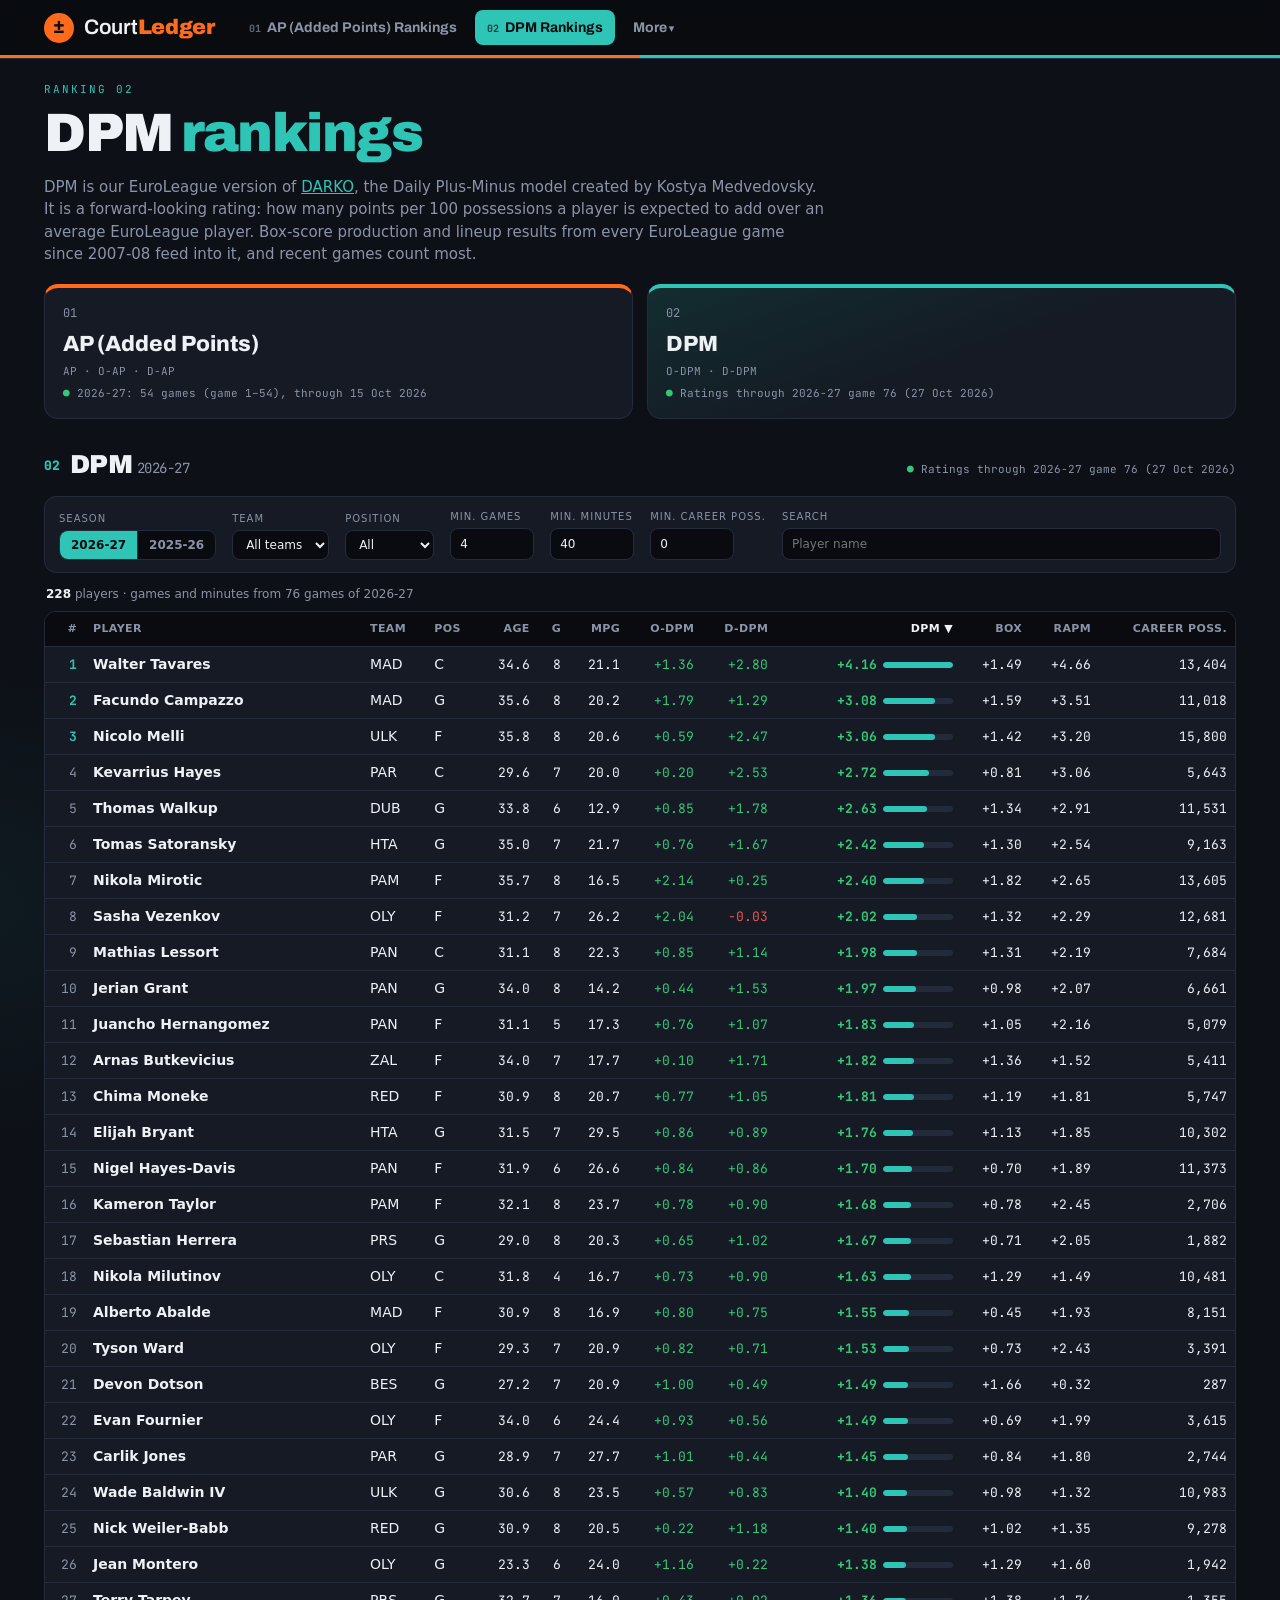
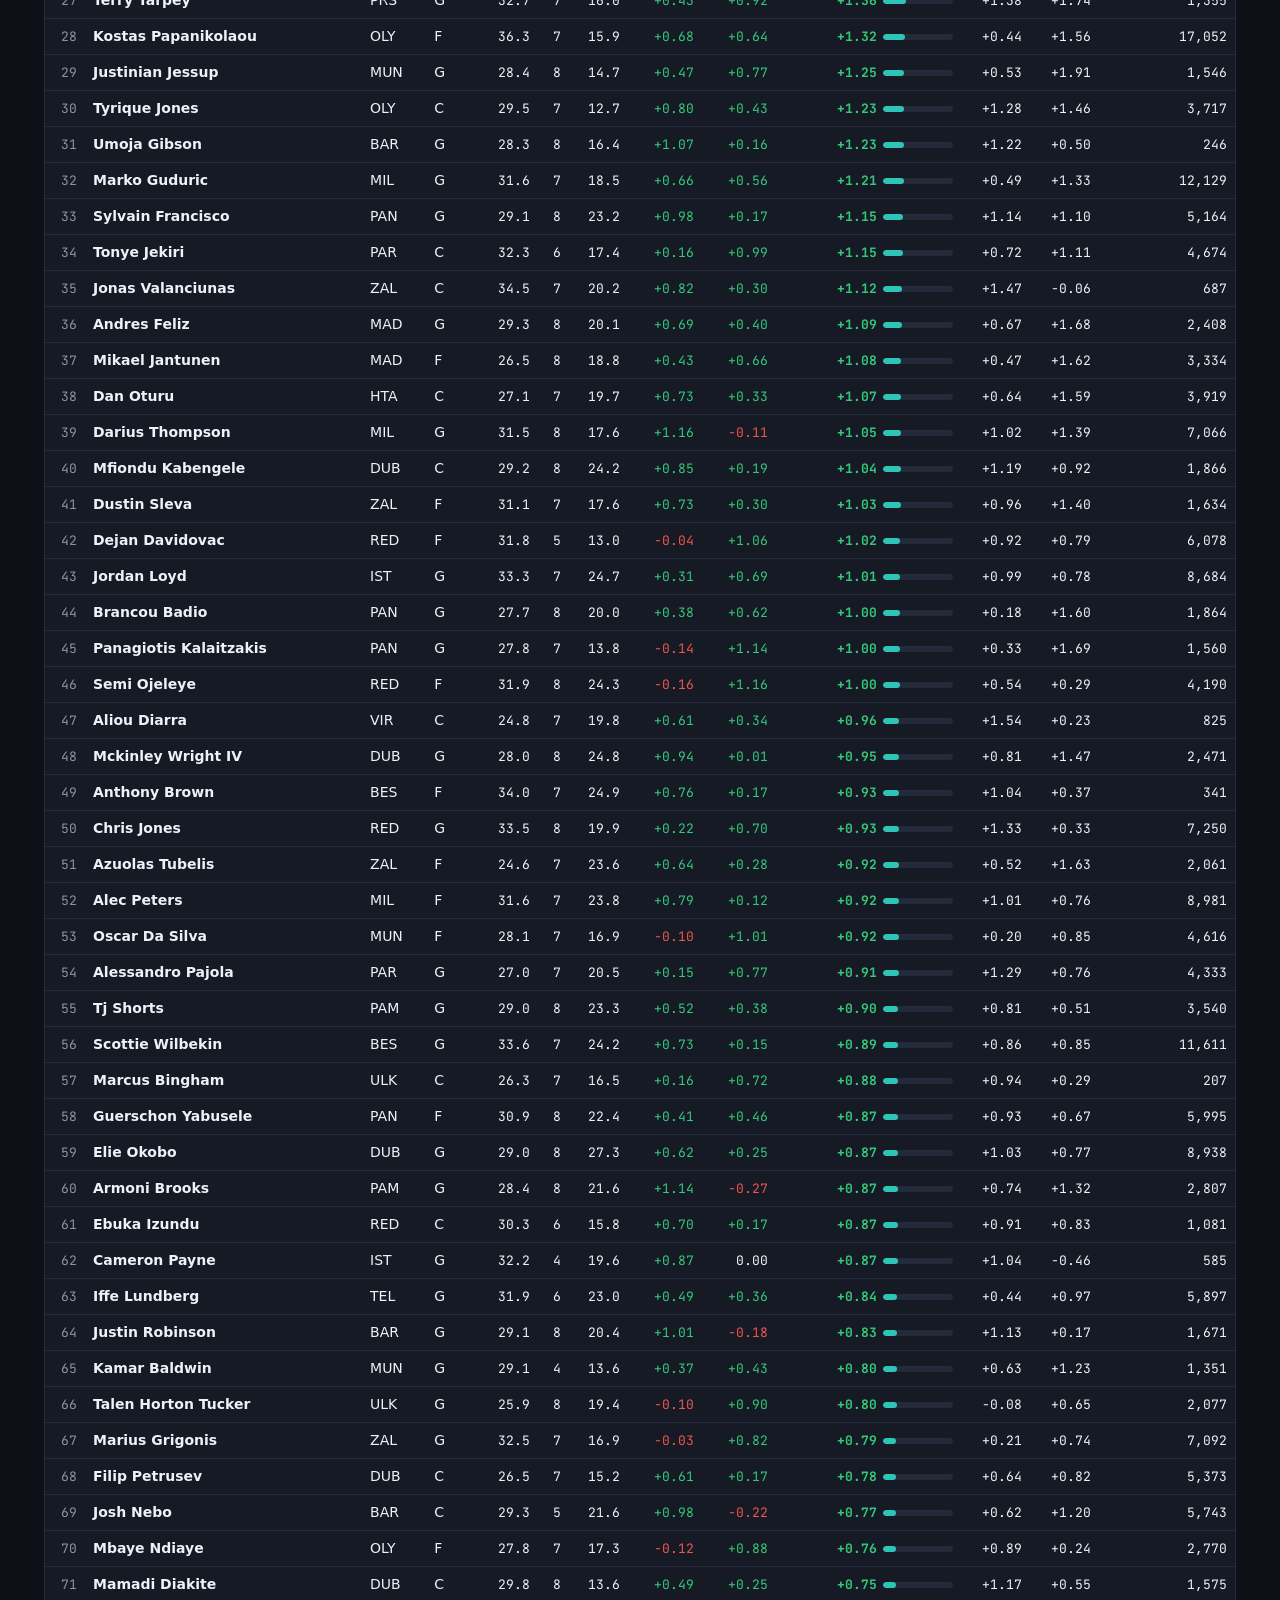
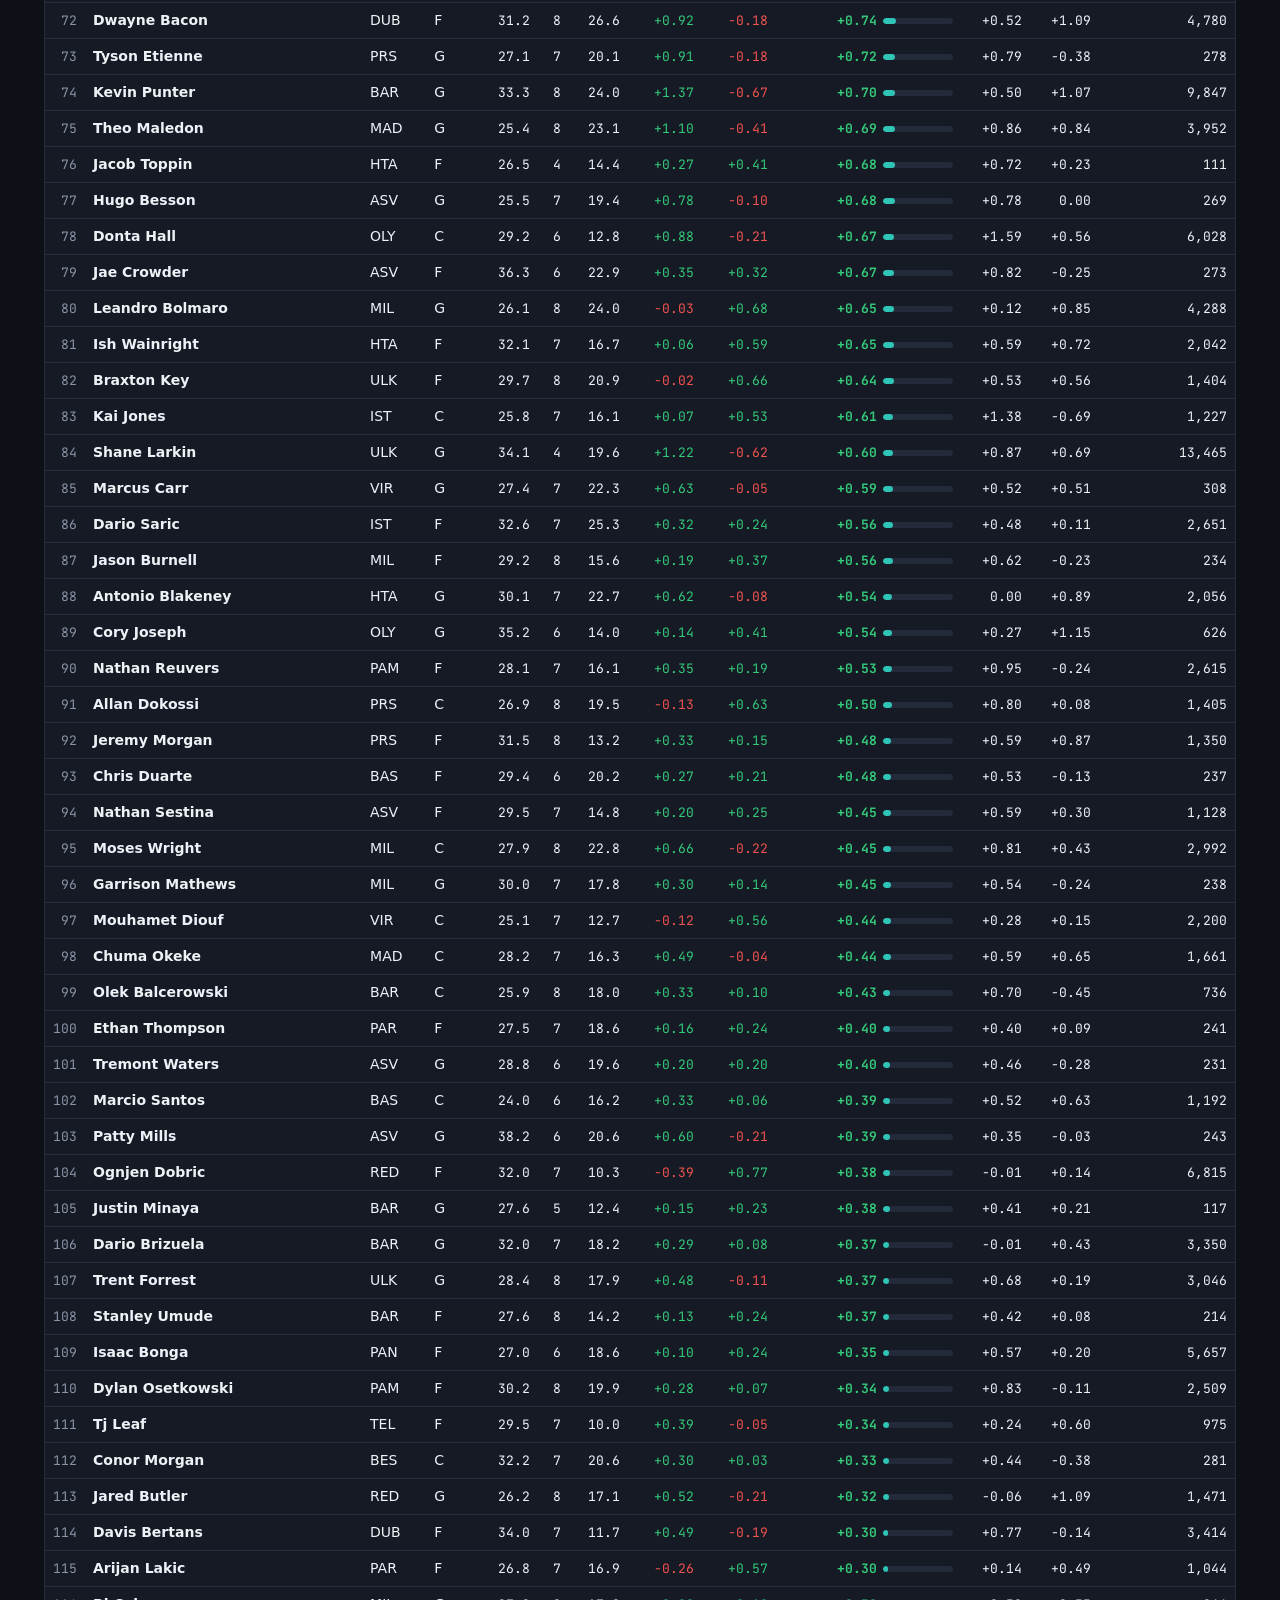
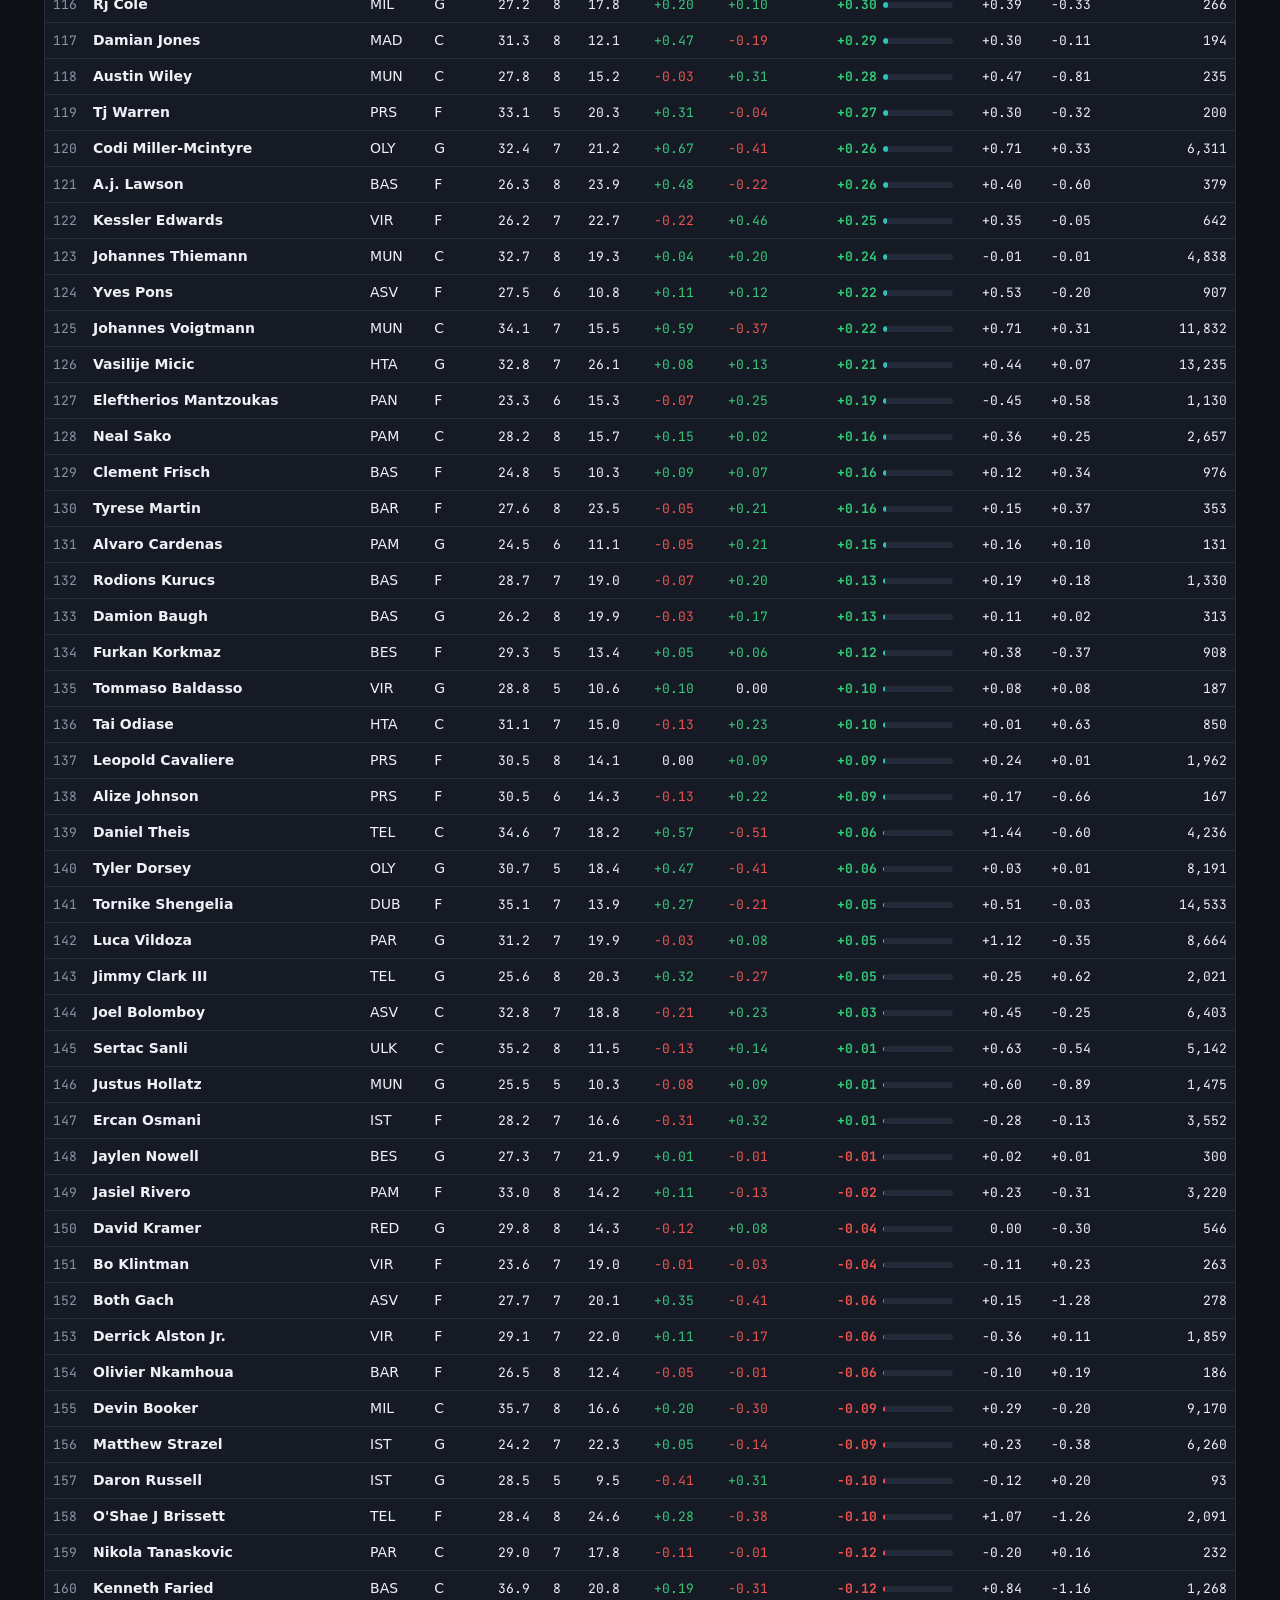
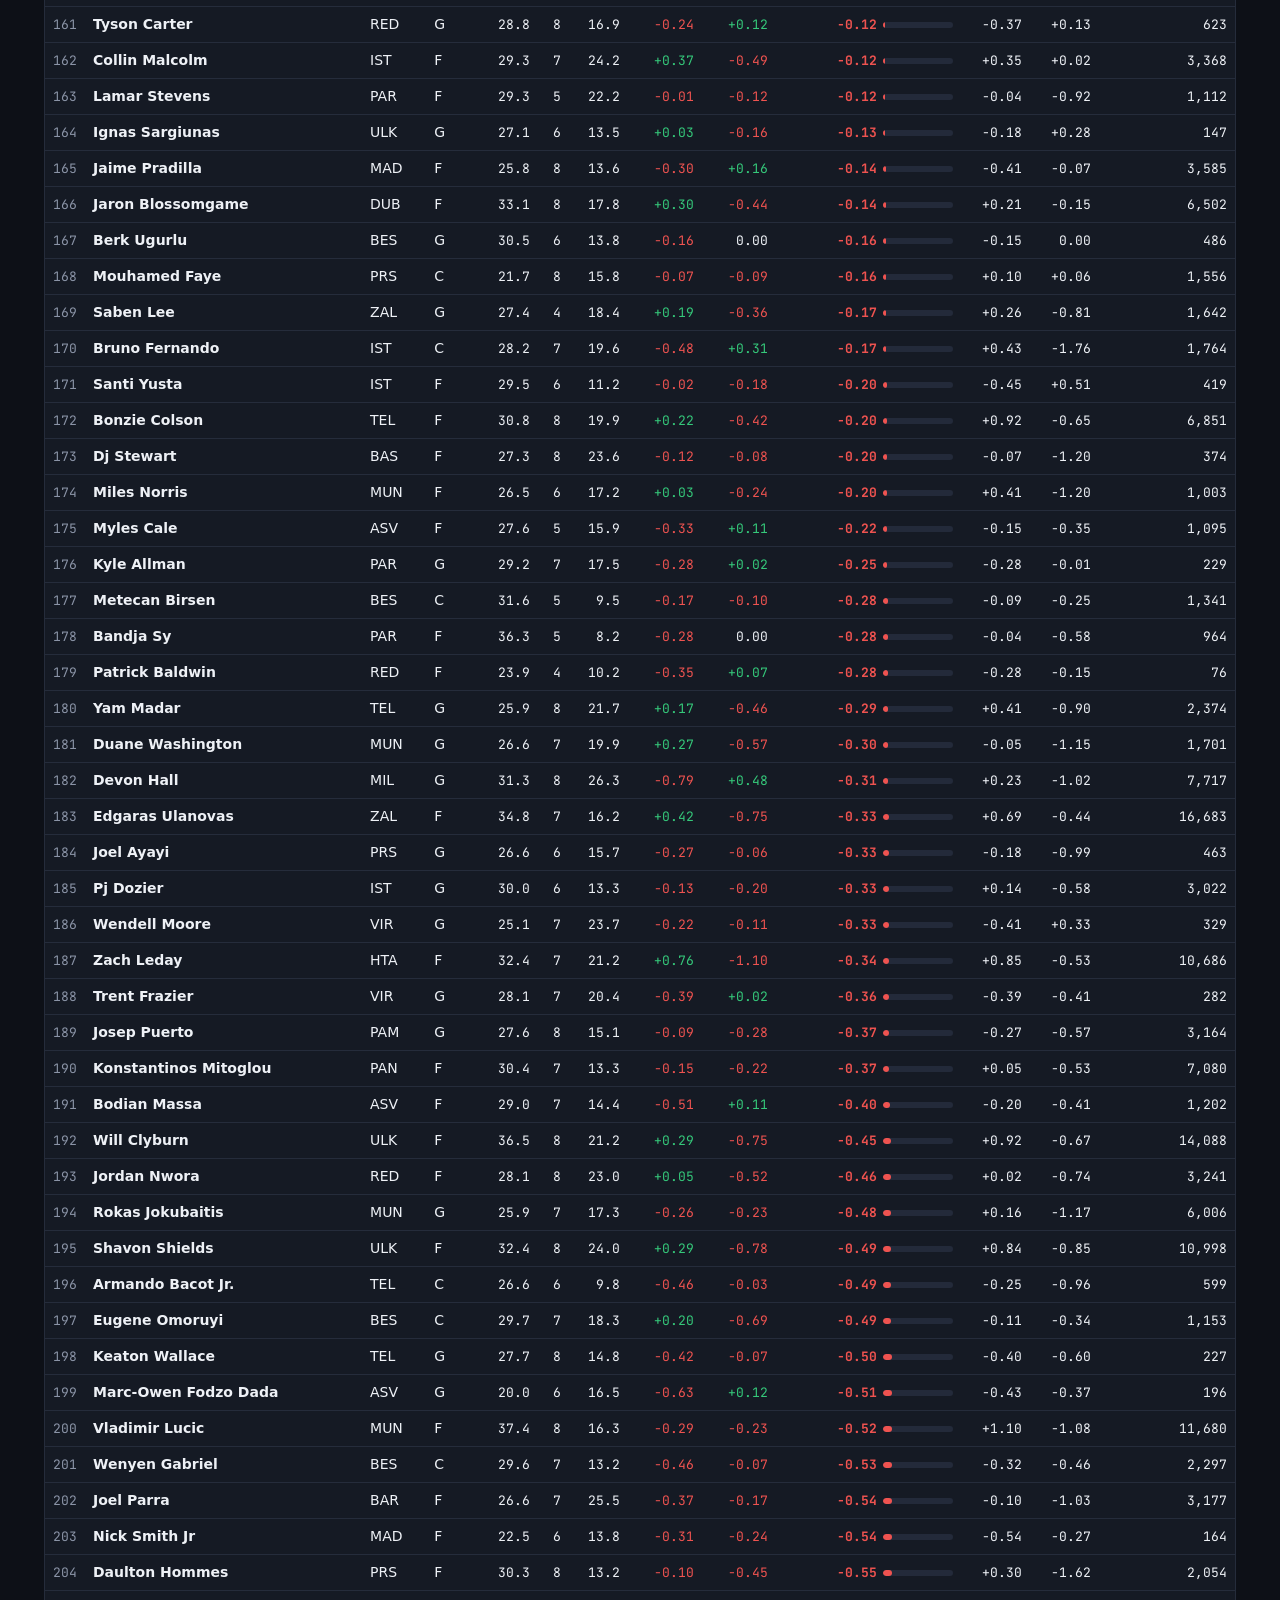
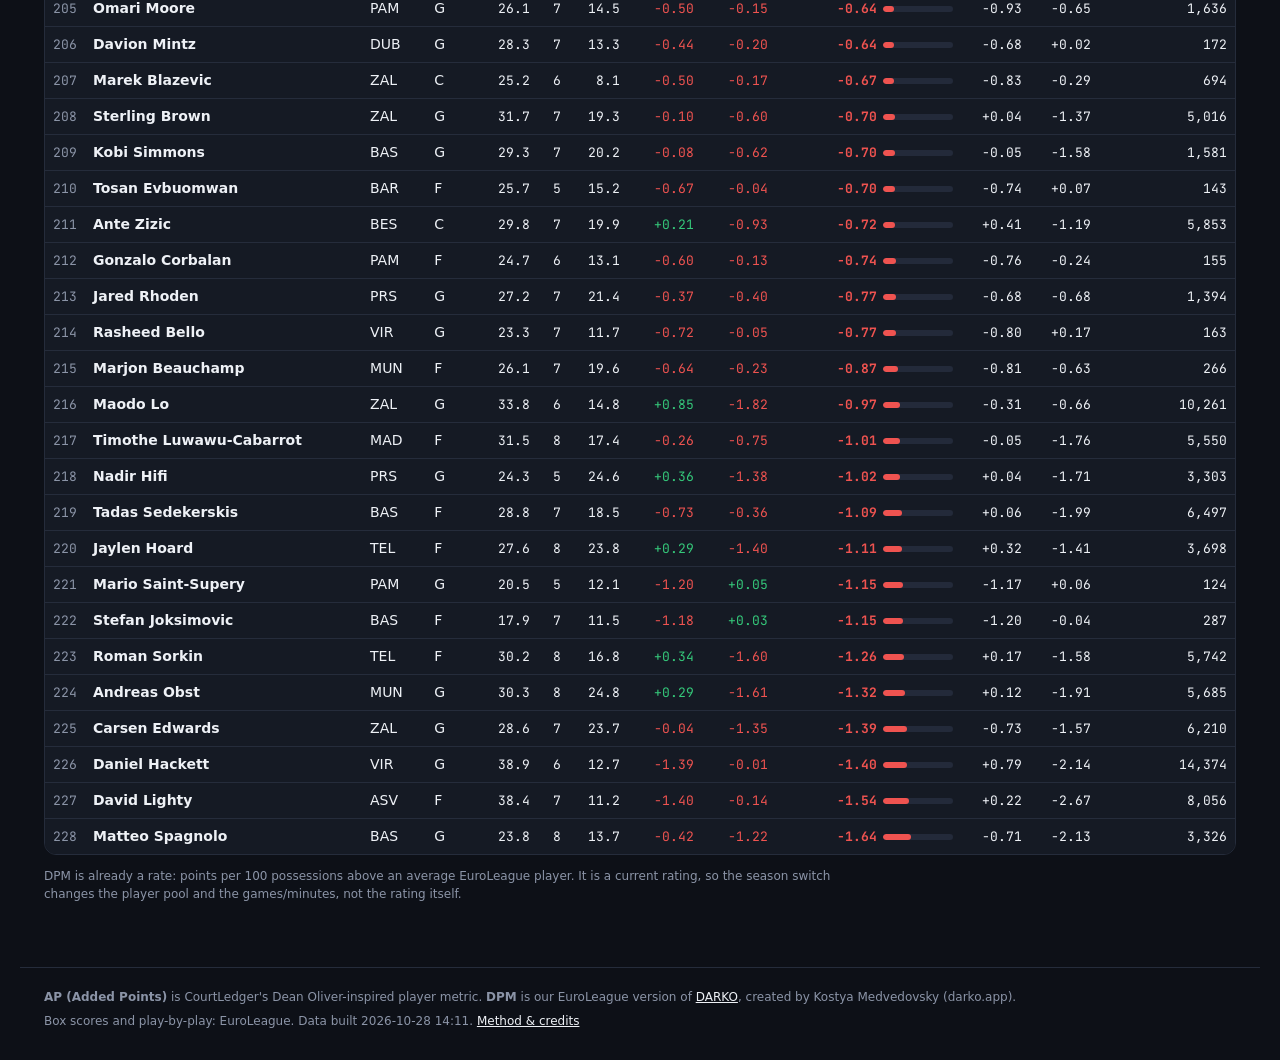
==== commit 8ec9f728: "Rankings update: AP through E2026 game 54 (54 games), DPM through E2026 game 76 (2026-10-27)" ====
--- a/dpm.html
+++ b/dpm.html
@@ -1,6 +1,6 @@
 <!doctype html><html lang="en"><head><meta charset="utf-8"><meta name="viewport" content="width=device-width,initial-scale=1">
 <title>DPM rankings · CourtLedger</title>
-<meta name="description" content="CourtLedger: EuroLeague player rankings by Added Points (AP) and DPM.">
+<meta name="description" content="CourtLedger: EuroLeague player rankings by AP (Added Points) and DPM.">
 <link rel="icon" href="favicon.svg" type="image/svg+xml">
 <link rel="preconnect" href="https://fonts.googleapis.com"><link rel="preconnect" href="https://fonts.gstatic.com" crossorigin>
 <link href="https://fonts.googleapis.com/css2?family=Archivo:wght@400;600;800;900&family=JetBrains+Mono:wght@400;700&display=swap" rel="stylesheet">
@@ -9,7 +9,7 @@
 <header class="top"><div class="topin">
 <a class="brand" href="index.html"><span class="mark">±</span><span>Court<b>Ledger</b></span></a>
 <nav class="main">
- <a href="index.html" data-p="index" class="pri"><i>01</i>AP<span class="long"> Rankings</span></a>
+ <a href="index.html" data-p="index" class="pri"><i>01</i>AP<span class="long"> (Added Points) Rankings</span></a>
  <a href="dpm.html" data-p="dpm" class="pri"><i>02</i>DPM<span class="long"> Rankings</span></a>
  <details class="more"><summary>More</summary><div class="menu">
   <div class="grp"><b>Players</b><a href="player.html" data-p="player">Player dashboard</a><a href="stats.html" data-p="stats">Stats &amp; scatter plots</a><a href="trends.html" data-p="trends">Trends</a><a href="pvp.html" data-p="pvp">Head-to-head</a></div>
@@ -23,11 +23,11 @@
 <h1>DPM <em>rankings</em></h1>
 <p>DPM is our EuroLeague version of <a href="https://www.darko.app/about">DARKO</a>, the Daily Plus-Minus model created by Kostya Medvedovsky. It is a forward-looking rating: how many points per 100 possessions a player is expected to add over an average EuroLeague player. Box-score production and lineup results from every EuroLeague game since 2007-08 feed into it, and recent games count most.</p>
 <div class="duo">
- <a class="duo-card ap" href="index.html"><span class="num">01</span><span class="t">Added Points <small>AP · O-AP · D-AP</small></span><span class="fresh" data-fresh="ap"></span></a>
+ <a class="duo-card ap" href="index.html"><span class="num">01</span><span class="t">AP (Added Points) <small>AP · O-AP · D-AP</small></span><span class="fresh" data-fresh="ap"></span></a>
  <a class="duo-card dpm on" href="dpm.html"><span class="num">02</span><span class="t">DPM <small>O-DPM · D-DPM</small></span><span class="fresh" data-fresh="dpm"></span></a>
 </div></section>
 <section class="board" id="board" data-board="dpm"></section>
 </main>
-<footer><div><b>Added Points (AP)</b> is CourtLedger's Dean Oliver-inspired player metric. <b>DPM</b> is our EuroLeague version of <a href="https://www.darko.app/about">DARKO</a>, created by Kostya Medvedovsky (darko.app).</div>
+<footer><div><b>AP (Added Points)</b> is CourtLedger's Dean Oliver-inspired player metric. <b>DPM</b> is our EuroLeague version of <a href="https://www.darko.app/about">DARKO</a>, created by Kostya Medvedovsky (darko.app).</div>
 <div>Box scores and play-by-play: EuroLeague. Data built <span id="built"></span>. <a href="method.html">Method &amp; credits</a></div></footer>
 <script src="data/rank.js"></script><script src="data/index.js"></script><script src="rank.js"></script></body></html>
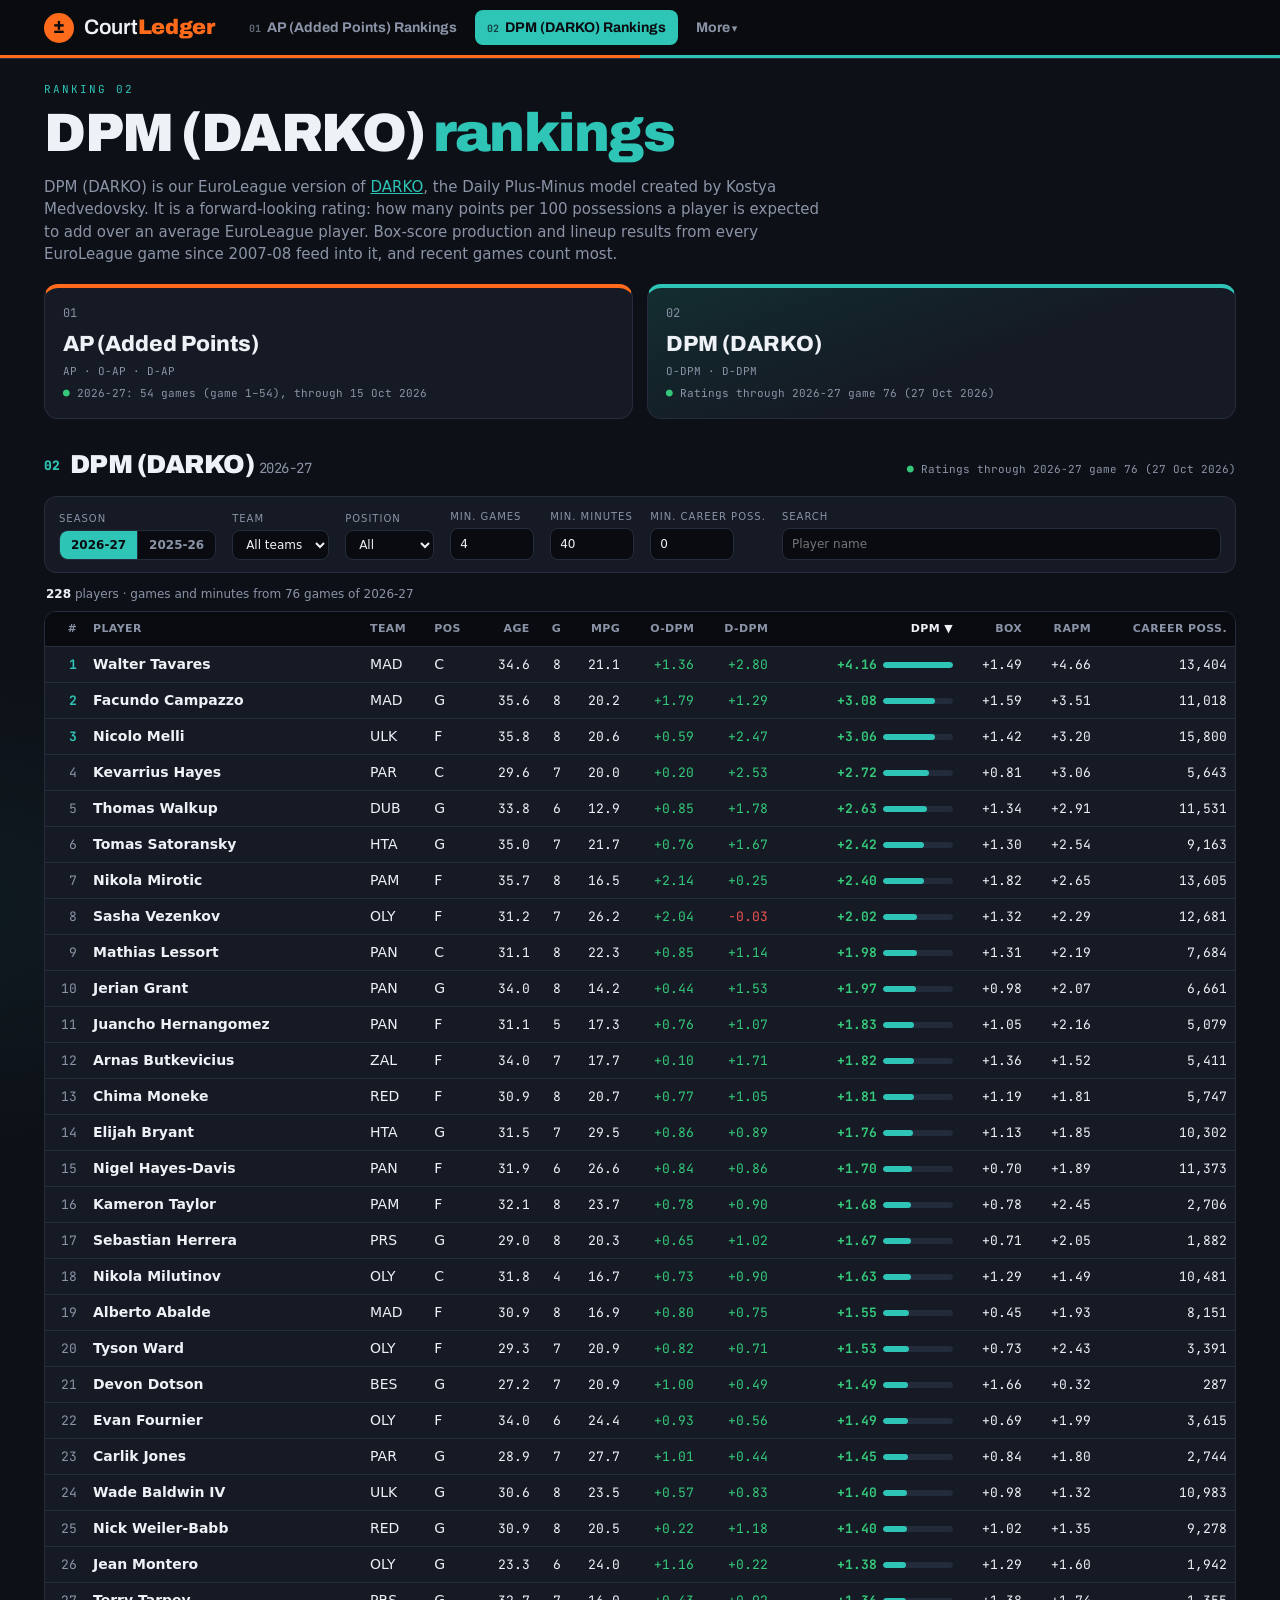
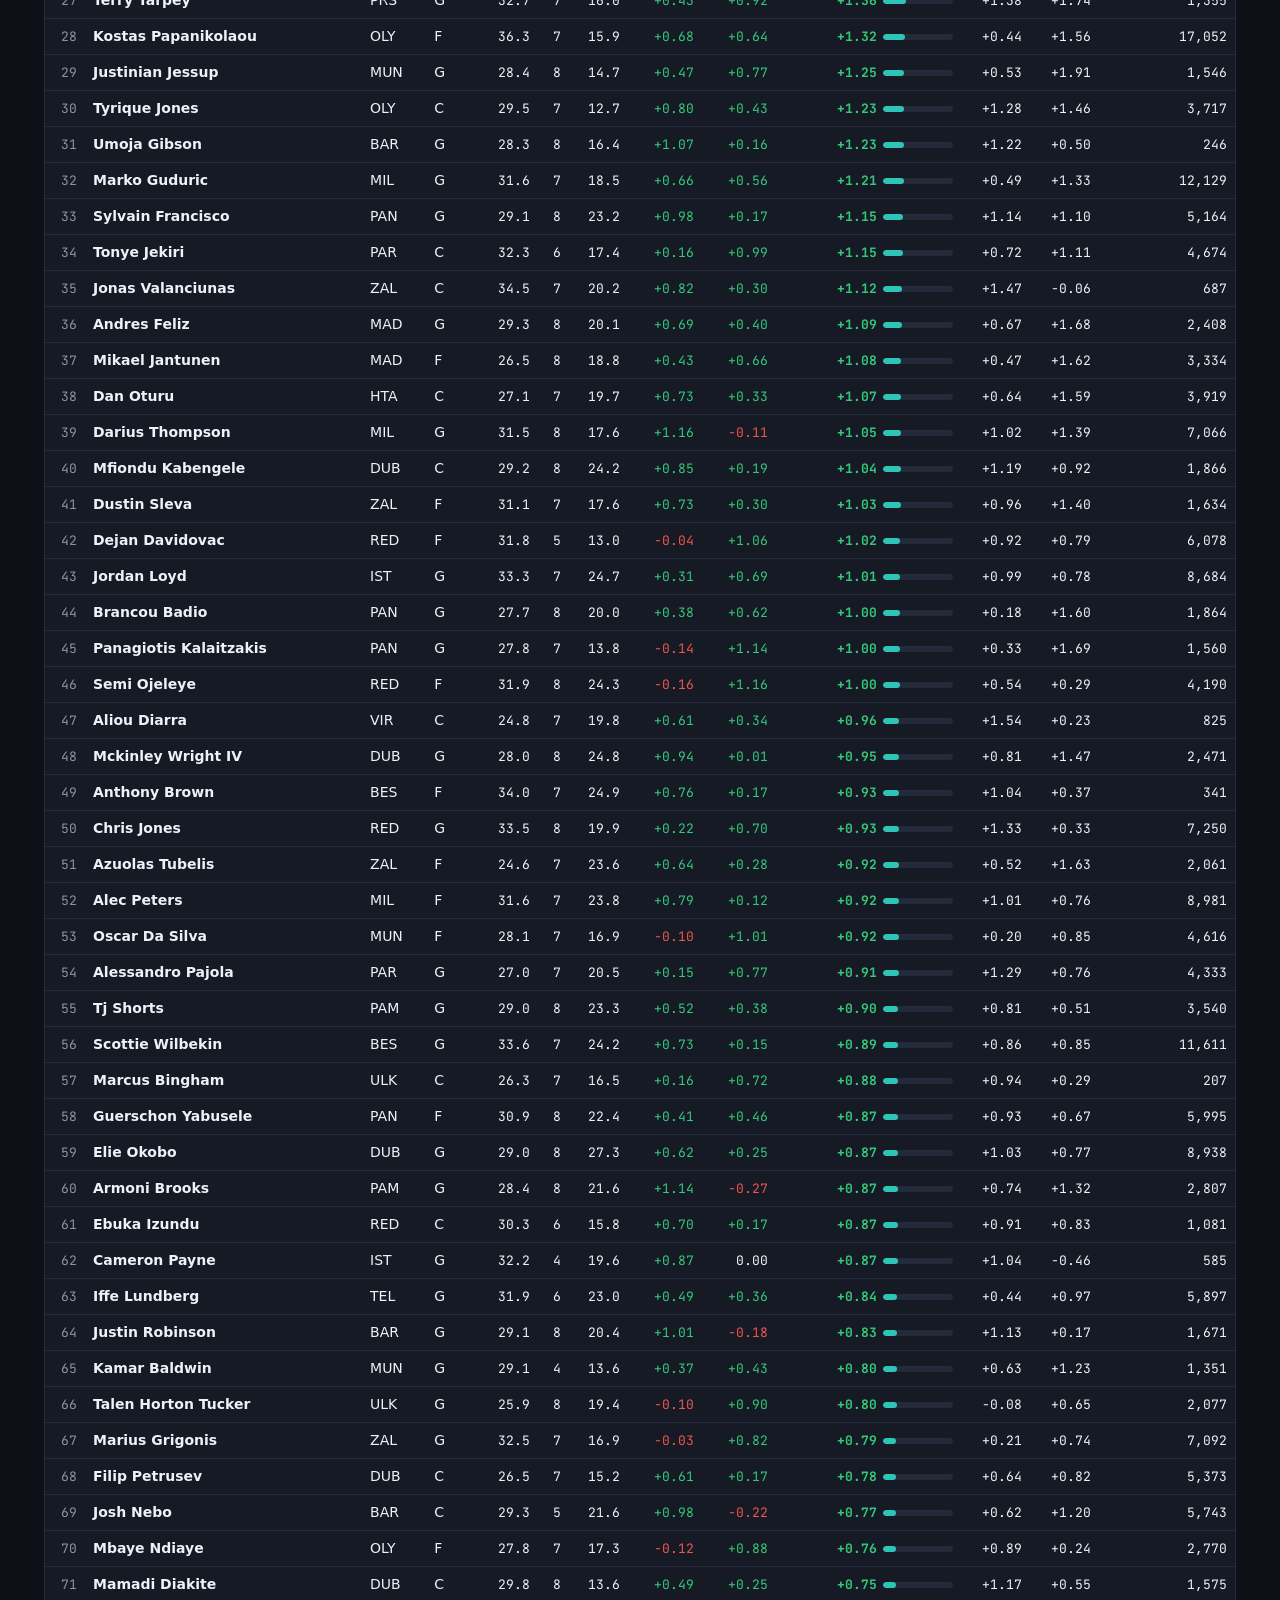
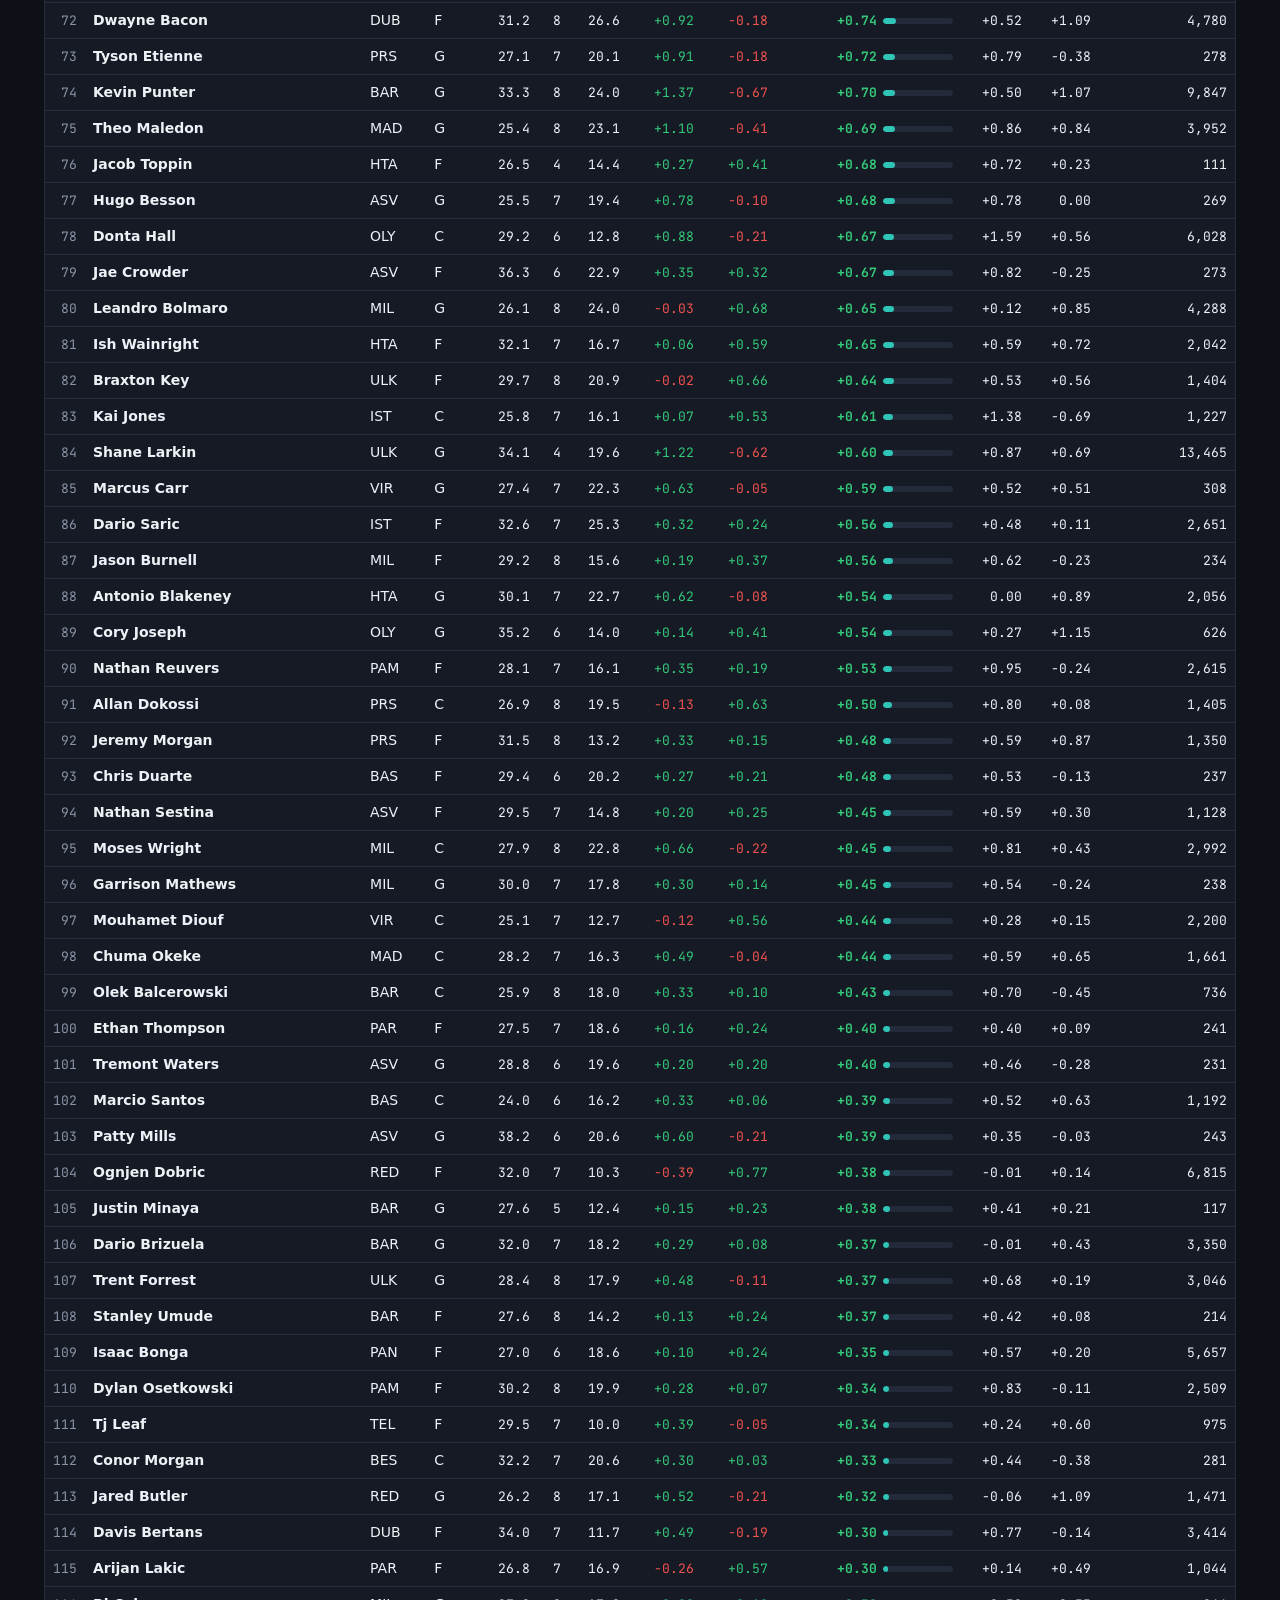
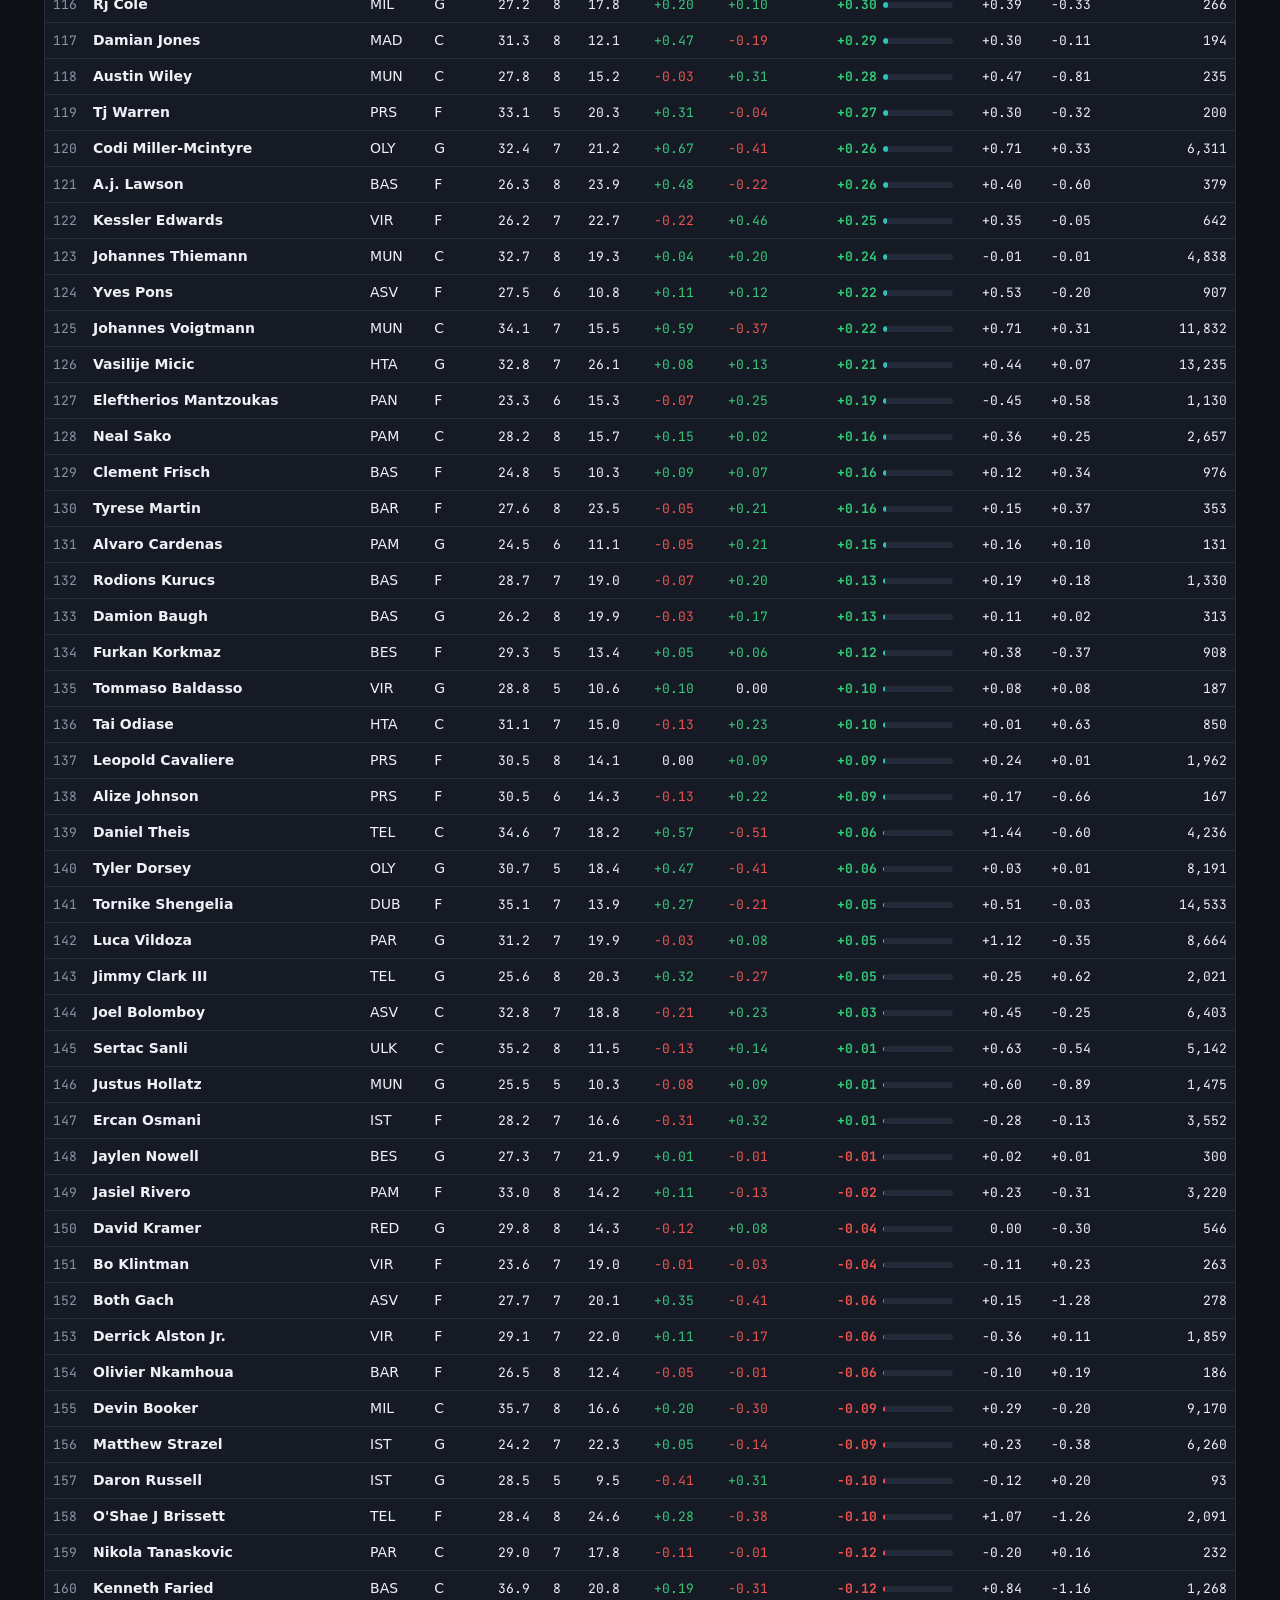
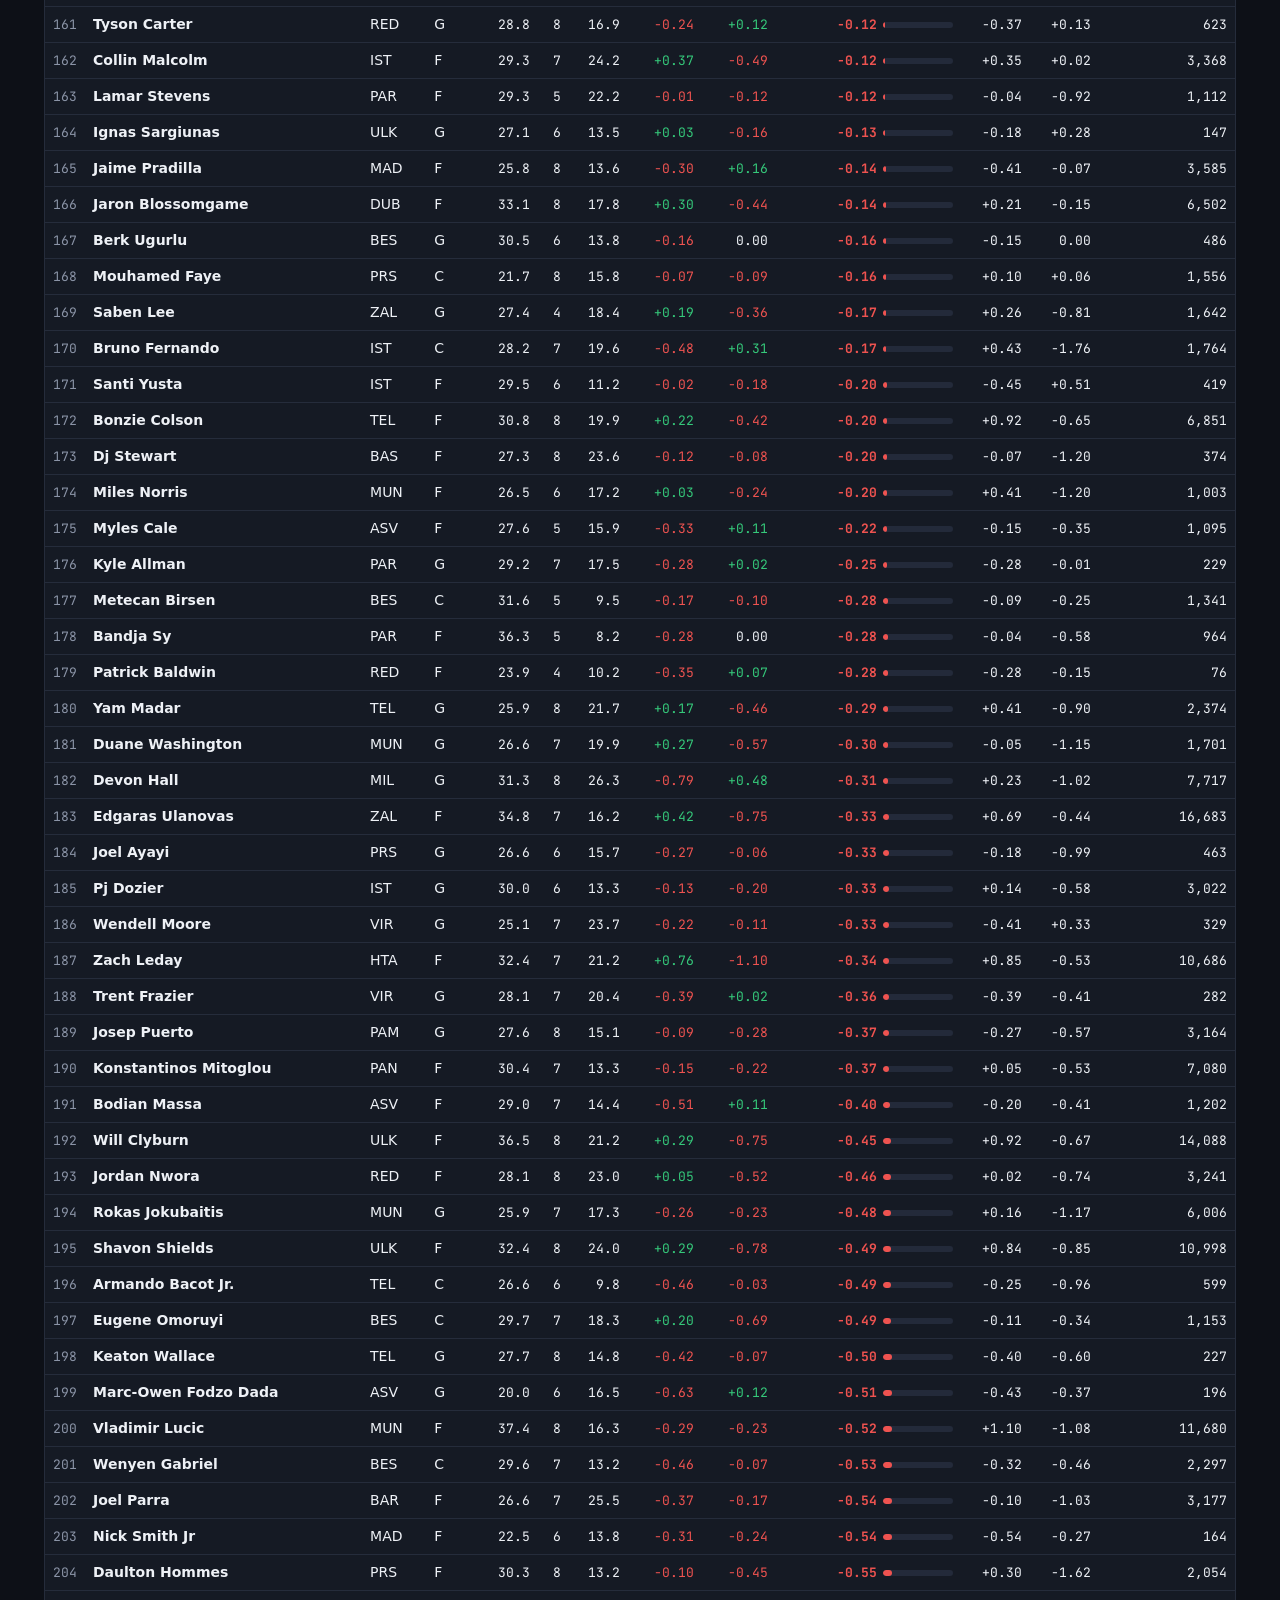
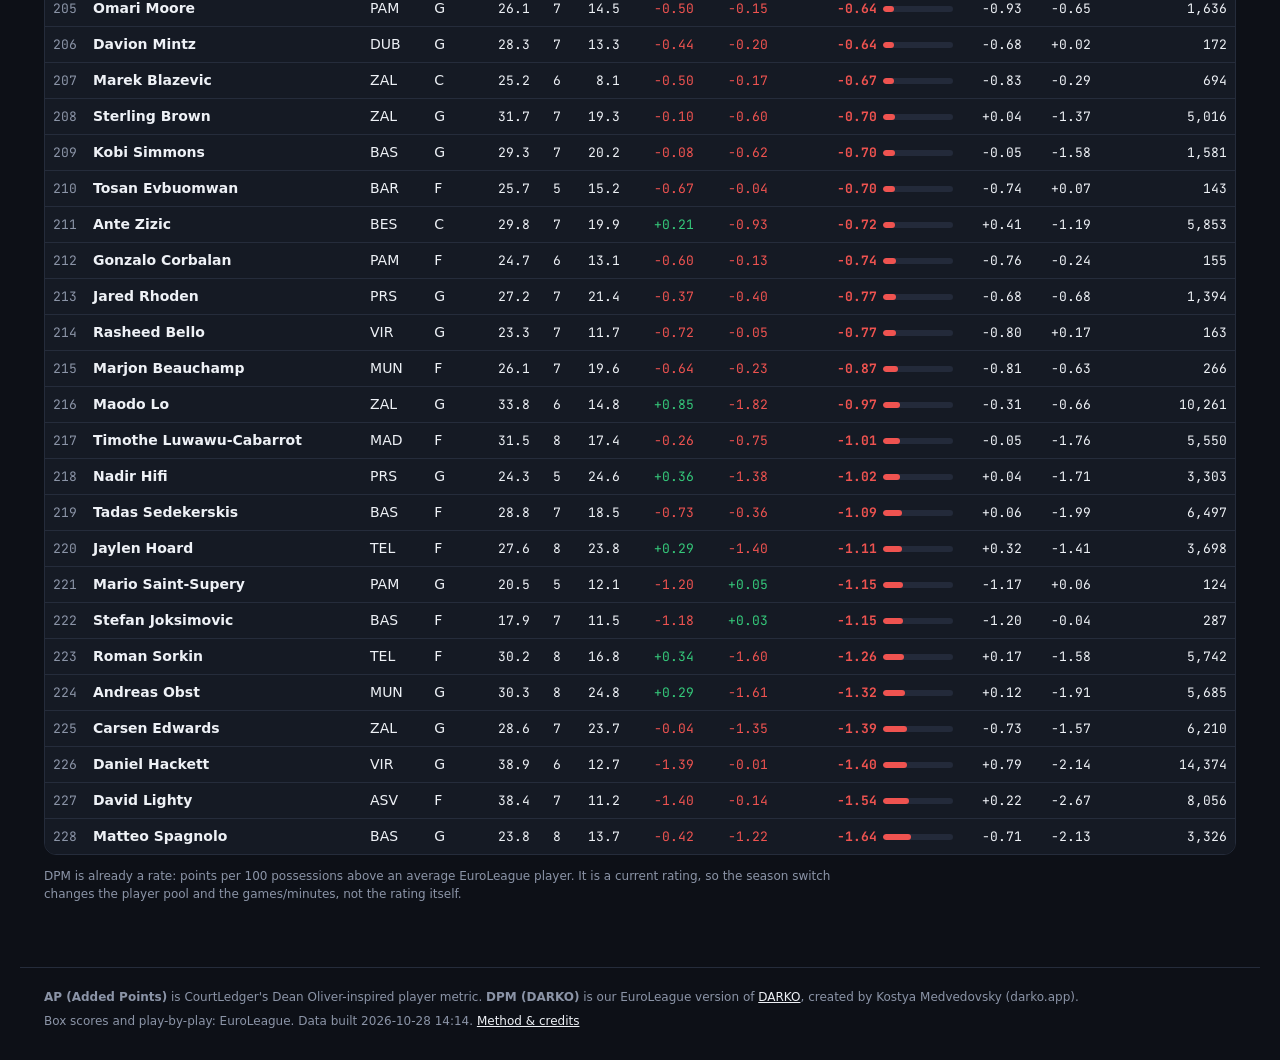
==== commit 191c31c9: "Rankings update: AP through E2026 game 54 (54 games), DPM through E2026 game 76 (2026-10-27)" ====
--- a/dpm.html
+++ b/dpm.html
@@ -1,6 +1,6 @@
 <!doctype html><html lang="en"><head><meta charset="utf-8"><meta name="viewport" content="width=device-width,initial-scale=1">
-<title>DPM rankings · CourtLedger</title>
-<meta name="description" content="CourtLedger: EuroLeague player rankings by AP (Added Points) and DPM.">
+<title>DPM (DARKO) rankings · CourtLedger</title>
+<meta name="description" content="CourtLedger: EuroLeague player rankings by AP (Added Points) and DPM (DARKO).">
 <link rel="icon" href="favicon.svg" type="image/svg+xml">
 <link rel="preconnect" href="https://fonts.googleapis.com"><link rel="preconnect" href="https://fonts.gstatic.com" crossorigin>
 <link href="https://fonts.googleapis.com/css2?family=Archivo:wght@400;600;800;900&family=JetBrains+Mono:wght@400;700&display=swap" rel="stylesheet">
@@ -10,7 +10,7 @@
 <a class="brand" href="index.html"><span class="mark">±</span><span>Court<b>Ledger</b></span></a>
 <nav class="main">
  <a href="index.html" data-p="index" class="pri"><i>01</i>AP<span class="long"> (Added Points) Rankings</span></a>
- <a href="dpm.html" data-p="dpm" class="pri"><i>02</i>DPM<span class="long"> Rankings</span></a>
+ <a href="dpm.html" data-p="dpm" class="pri"><i>02</i>DPM<span class="long"> (DARKO) Rankings</span></a>
  <details class="more"><summary>More</summary><div class="menu">
   <div class="grp"><b>Players</b><a href="player.html" data-p="player">Player dashboard</a><a href="stats.html" data-p="stats">Stats &amp; scatter plots</a><a href="trends.html" data-p="trends">Trends</a><a href="pvp.html" data-p="pvp">Head-to-head</a></div>
   <div class="grp"><b>Teams &amp; games</b><a href="teams.html" data-p="teams">Teams</a><a href="games.html" data-p="games">Game logs</a><a href="lineups.html" data-p="lineups">Lineups &amp; WOWY</a></div>
@@ -20,14 +20,14 @@
 <label class="comp">Season <select id="comp"></select></label>
 </div></header>
 <main><section class="hero rk-hero dpmh"><div class="kicker">Ranking 02</div>
-<h1>DPM <em>rankings</em></h1>
-<p>DPM is our EuroLeague version of <a href="https://www.darko.app/about">DARKO</a>, the Daily Plus-Minus model created by Kostya Medvedovsky. It is a forward-looking rating: how many points per 100 possessions a player is expected to add over an average EuroLeague player. Box-score production and lineup results from every EuroLeague game since 2007-08 feed into it, and recent games count most.</p>
+<h1>DPM (DARKO) <em>rankings</em></h1>
+<p>DPM (DARKO) is our EuroLeague version of <a href="https://www.darko.app/about">DARKO</a>, the Daily Plus-Minus model created by Kostya Medvedovsky. It is a forward-looking rating: how many points per 100 possessions a player is expected to add over an average EuroLeague player. Box-score production and lineup results from every EuroLeague game since 2007-08 feed into it, and recent games count most.</p>
 <div class="duo">
  <a class="duo-card ap" href="index.html"><span class="num">01</span><span class="t">AP (Added Points) <small>AP · O-AP · D-AP</small></span><span class="fresh" data-fresh="ap"></span></a>
- <a class="duo-card dpm on" href="dpm.html"><span class="num">02</span><span class="t">DPM <small>O-DPM · D-DPM</small></span><span class="fresh" data-fresh="dpm"></span></a>
+ <a class="duo-card dpm on" href="dpm.html"><span class="num">02</span><span class="t">DPM (DARKO) <small>O-DPM · D-DPM</small></span><span class="fresh" data-fresh="dpm"></span></a>
 </div></section>
 <section class="board" id="board" data-board="dpm"></section>
 </main>
-<footer><div><b>AP (Added Points)</b> is CourtLedger's Dean Oliver-inspired player metric. <b>DPM</b> is our EuroLeague version of <a href="https://www.darko.app/about">DARKO</a>, created by Kostya Medvedovsky (darko.app).</div>
+<footer><div><b>AP (Added Points)</b> is CourtLedger's Dean Oliver-inspired player metric. <b>DPM (DARKO)</b> is our EuroLeague version of <a href="https://www.darko.app/about">DARKO</a>, created by Kostya Medvedovsky (darko.app).</div>
 <div>Box scores and play-by-play: EuroLeague. Data built <span id="built"></span>. <a href="method.html">Method &amp; credits</a></div></footer>
 <script src="data/rank.js"></script><script src="data/index.js"></script><script src="rank.js"></script></body></html>
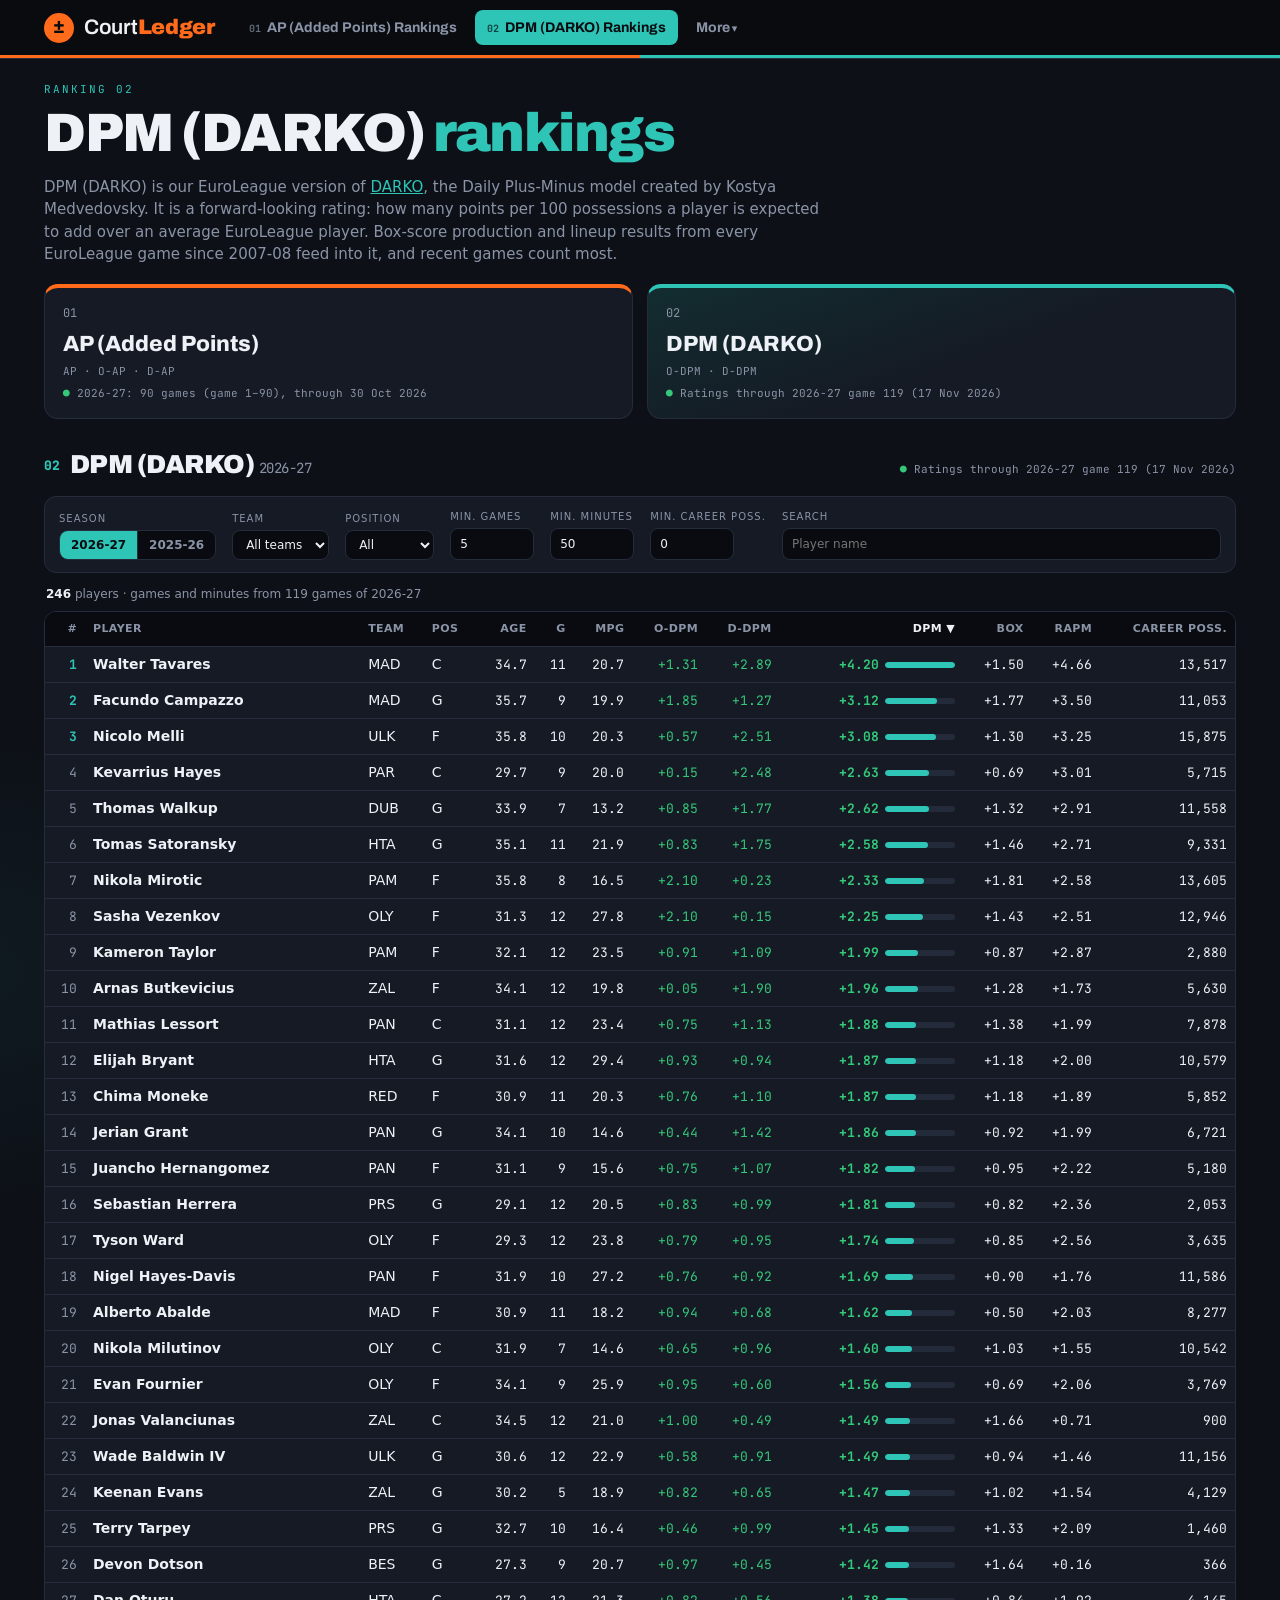
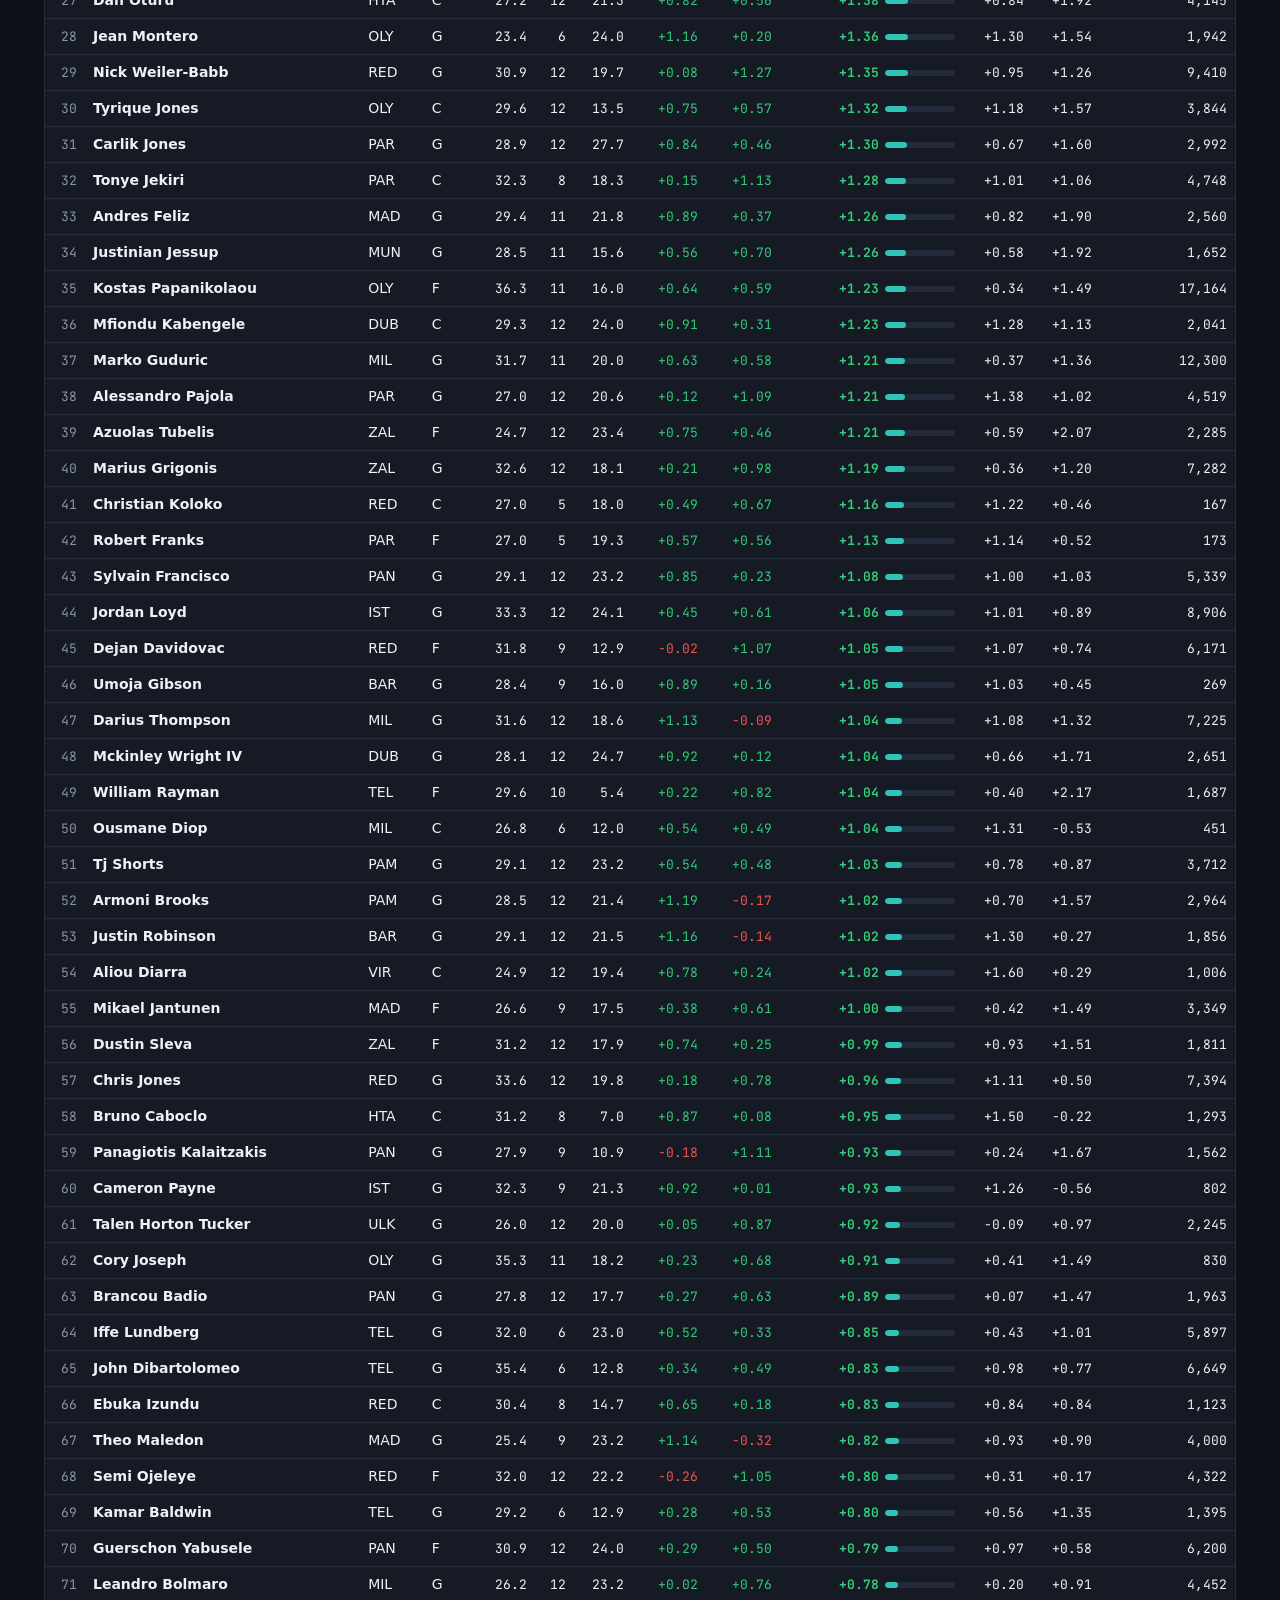
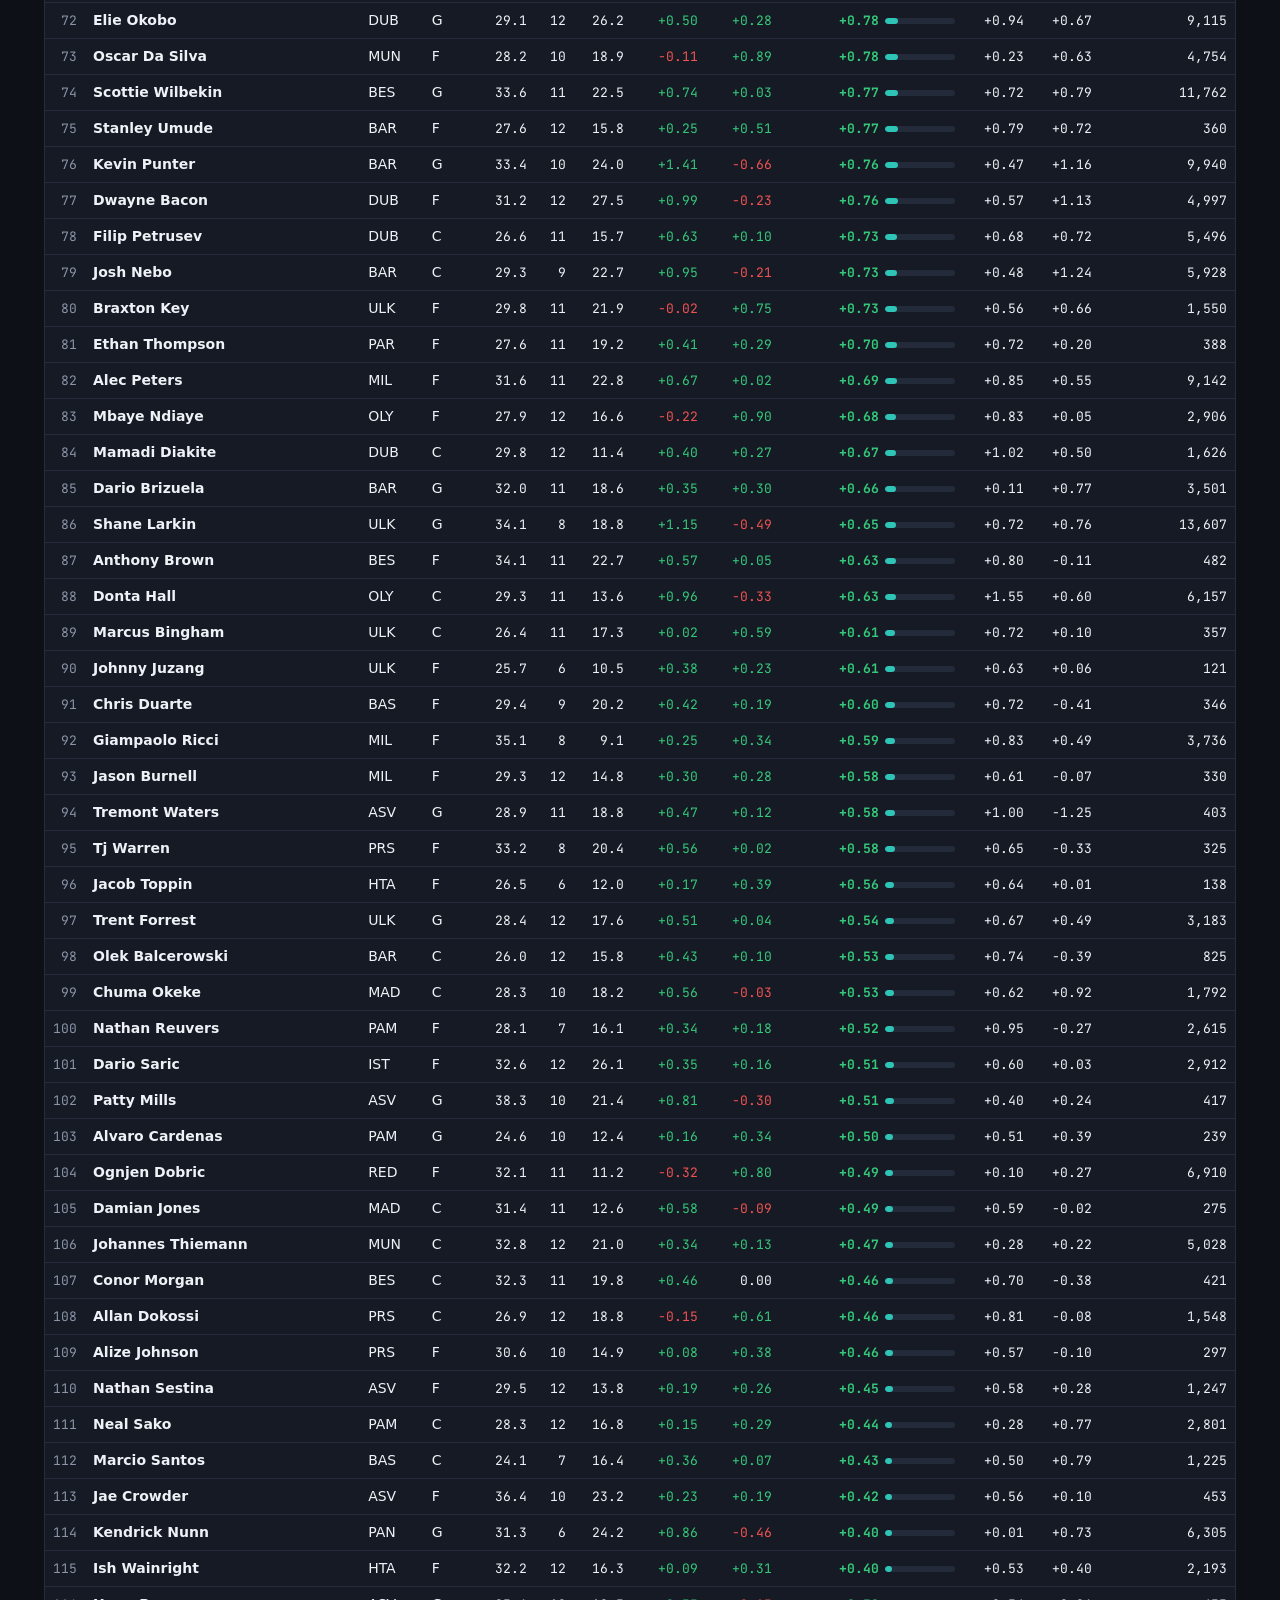
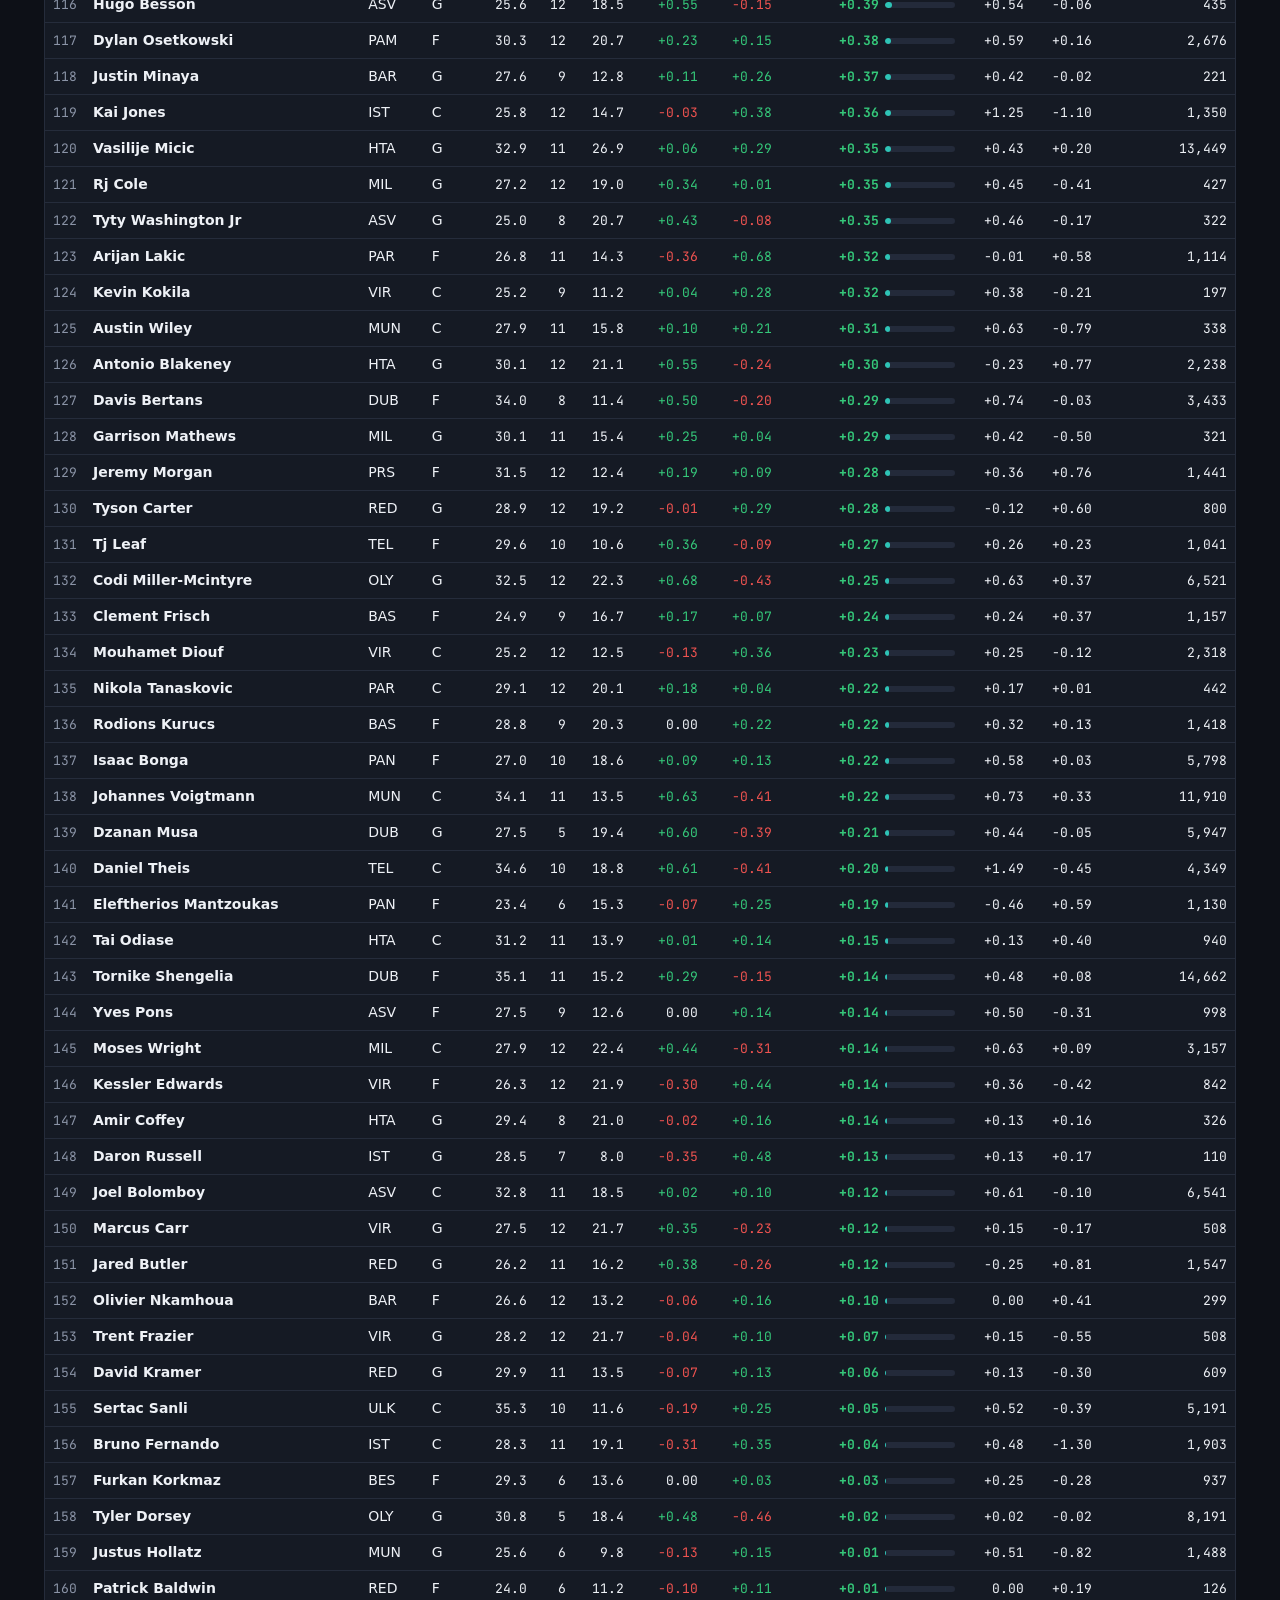
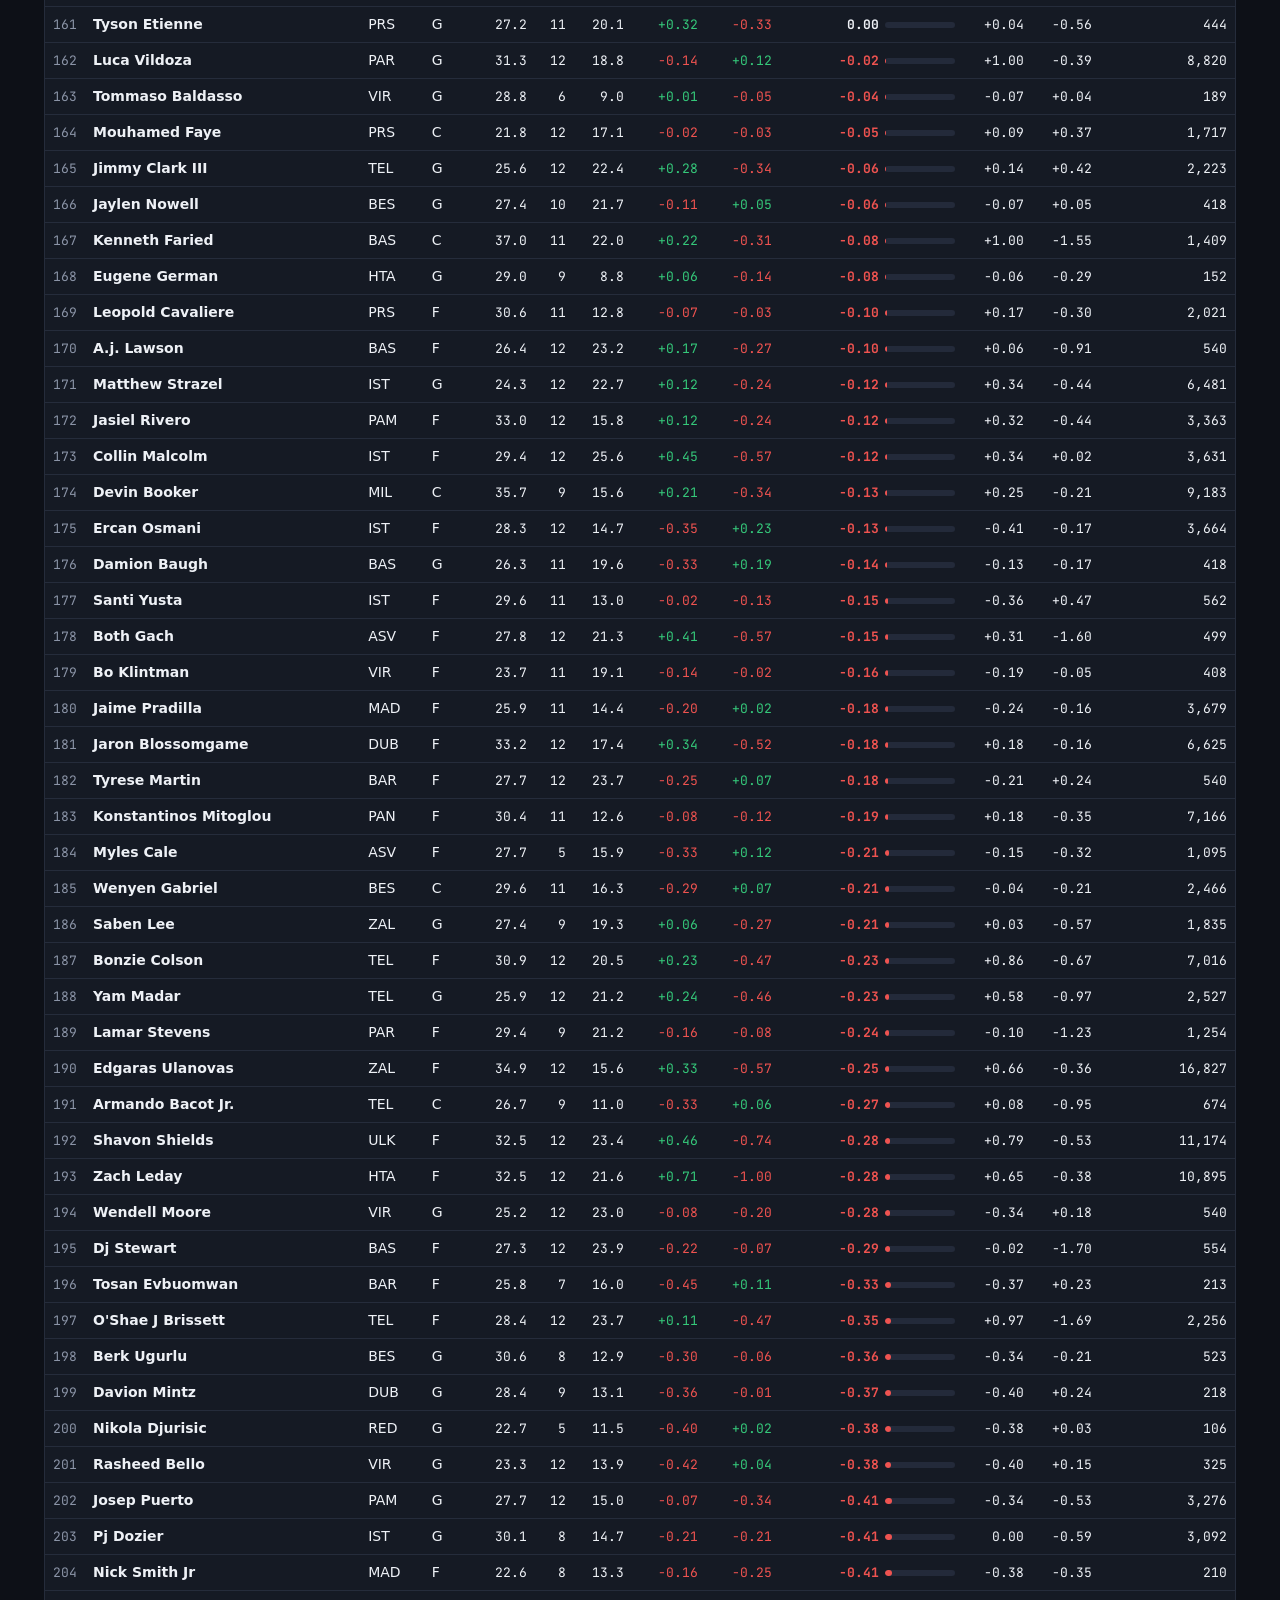
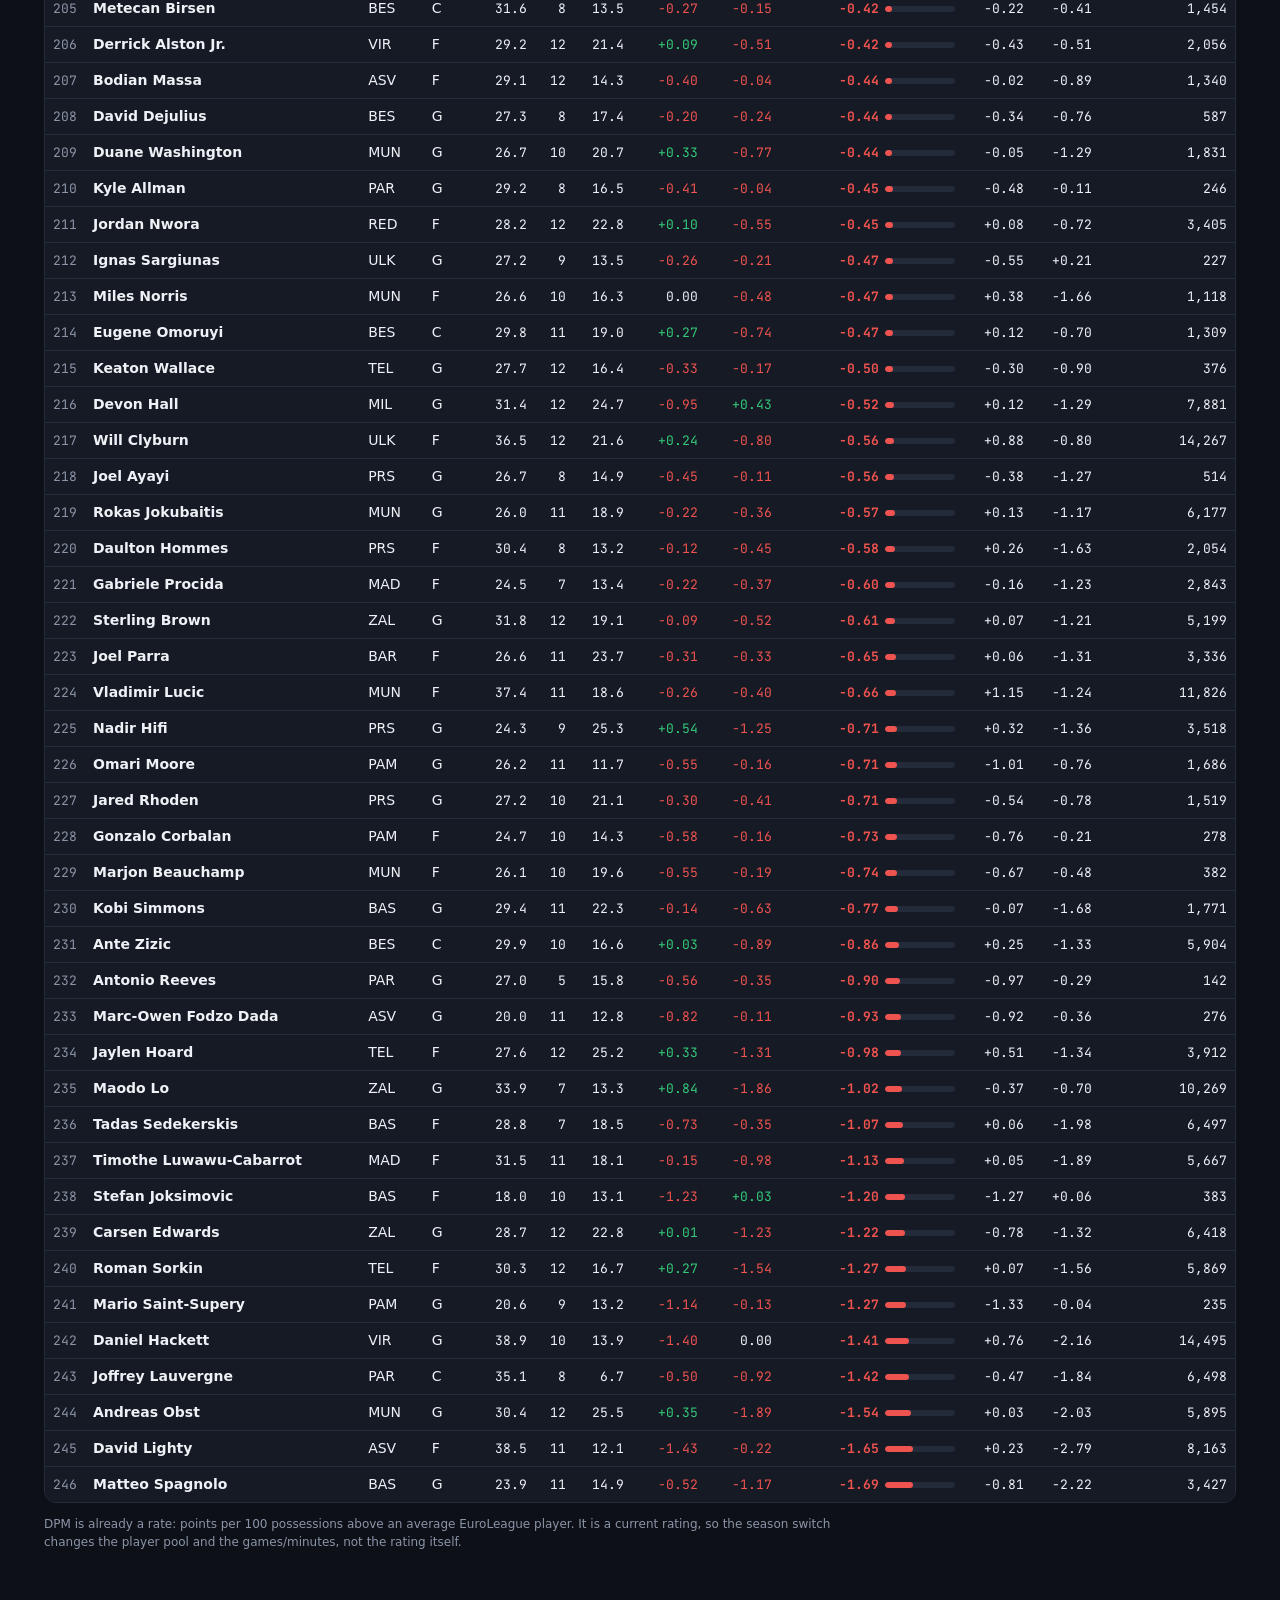
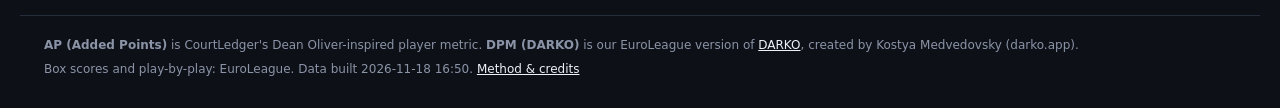
==== commit 3d6b30b7: "Add EuroCup and Champions League DPM (DARKO) pages (through 17 Nov 2026)" ====
--- a/dpm.html
+++ b/dpm.html
@@ -14,6 +14,7 @@
  <details class="more"><summary>More</summary><div class="menu">
   <div class="grp"><b>Players</b><a href="player.html" data-p="player">Player dashboard</a><a href="stats.html" data-p="stats">Stats &amp; scatter plots</a><a href="trends.html" data-p="trends">Trends</a><a href="pvp.html" data-p="pvp">Head-to-head</a></div>
   <div class="grp"><b>Teams &amp; games</b><a href="teams.html" data-p="teams">Teams</a><a href="games.html" data-p="games">Game logs</a><a href="lineups.html" data-p="lineups">Lineups &amp; WOWY</a></div>
+  <div class="grp"><b>Other competitions</b><a href="eurocup.html" data-p="eurocup">EuroCup DPM (DARKO)</a><a href="bcl.html" data-p="bcl">Champions League DPM (DARKO)</a></div>
   <div class="grp"><b>About</b><a href="method.html" data-p="method">Method &amp; credits</a></div>
  </div></details>
 </nav>
--- a/style.css
+++ b/style.css
@@ -80,6 +80,13 @@
 svg text{fill:var(--mut);font-size:10px}svg .dot{opacity:.75}svg .dot:hover{opacity:1;stroke:#fff}
 th .sc{opacity:.4;margin-left:3px}th .sc.on{opacity:1;color:var(--acc)}
 .card a,.prose a{color:#ffb070}
+/* homepage: no headline, compact top */
+body[data-page=index] main{padding-top:14px}
+.rk-hero.home p{margin:6px 0 0;font-size:14px}
+.rk-hero.home .duo{margin:12px 0 0}
+body[data-page=index] .leaders{margin:12px 0}
+body[data-page=index] .board{margin-top:18px}
+@media (max-width:760px){body[data-page=index] main{padding-top:10px}.rk-hero.home p{font-size:13px}}
 @media (max-width:760px){
  main>.tbl,#out .tbl,#det .tbl,#log{display:block;overflow-x:auto}
  .topin{padding:8px 14px;gap:8px 12px}.brand{font-size:18px}.mark{width:26px;height:26px;font-size:16px}
